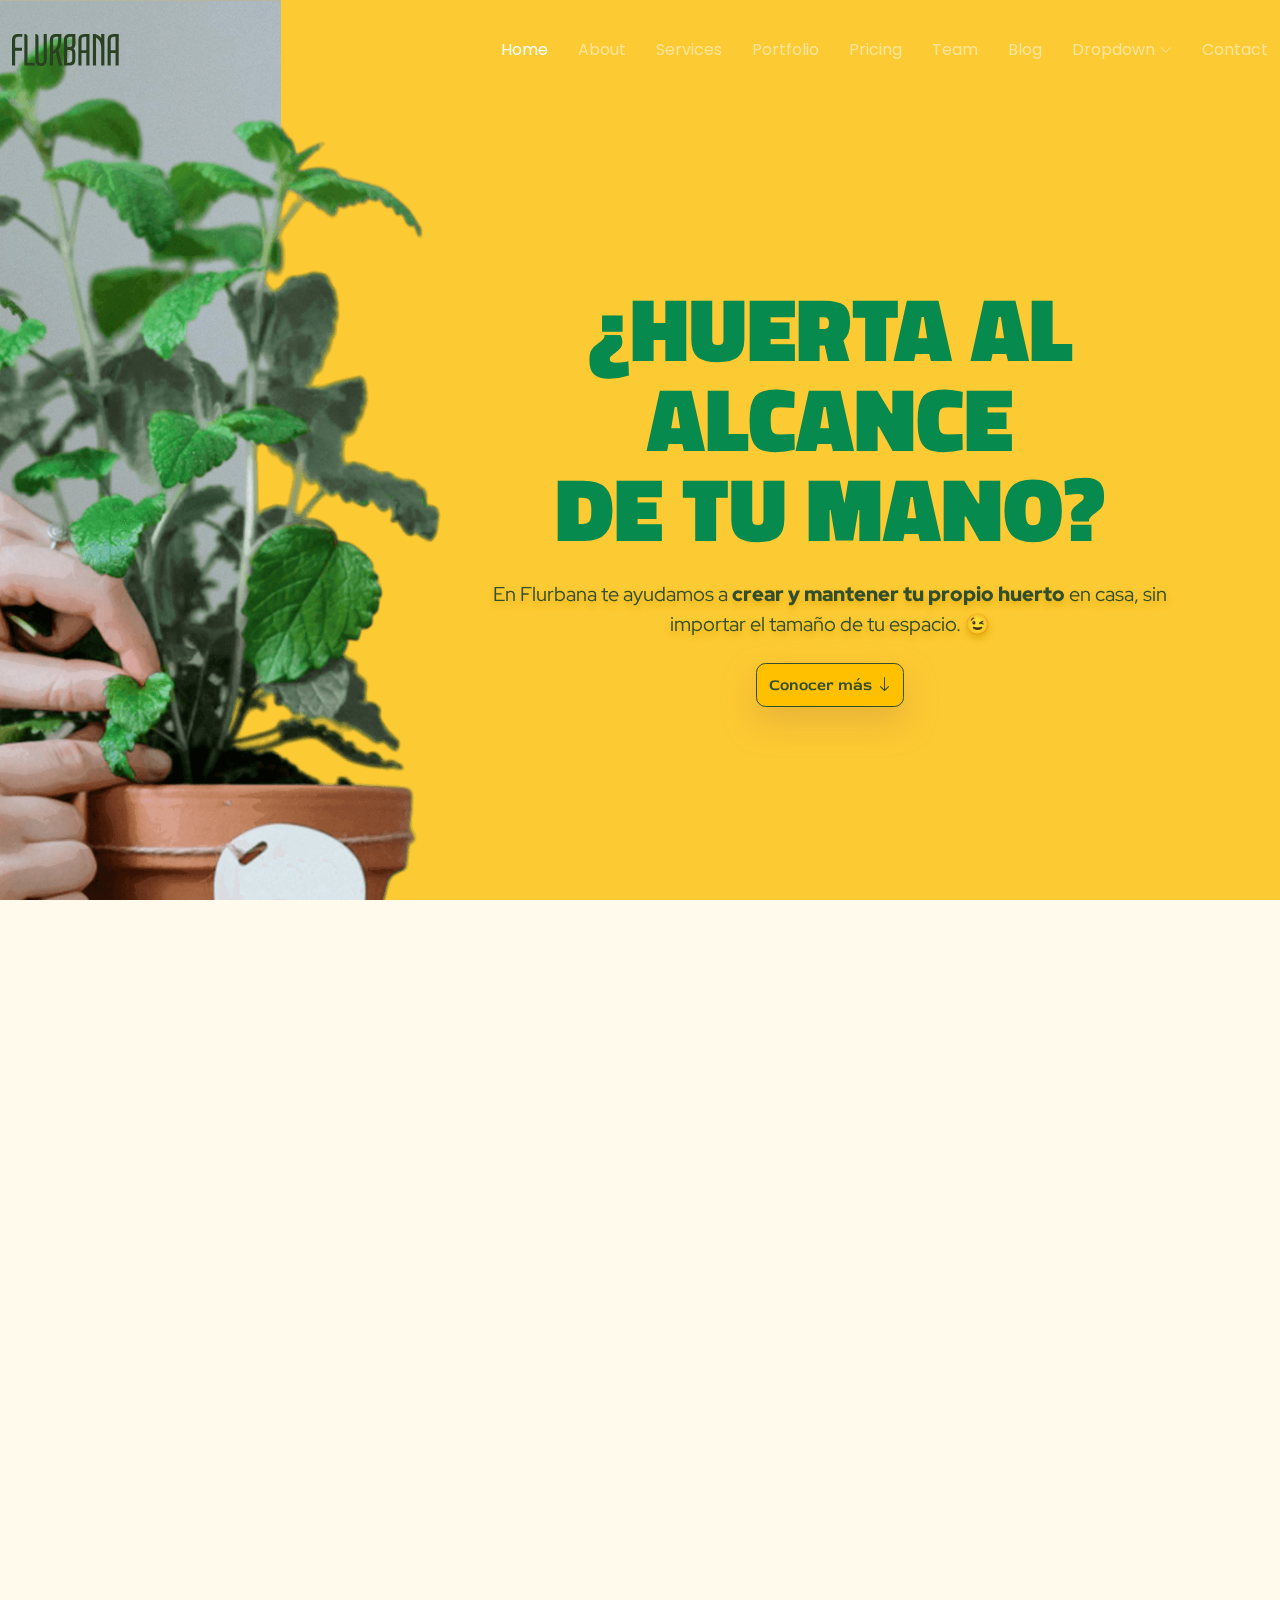
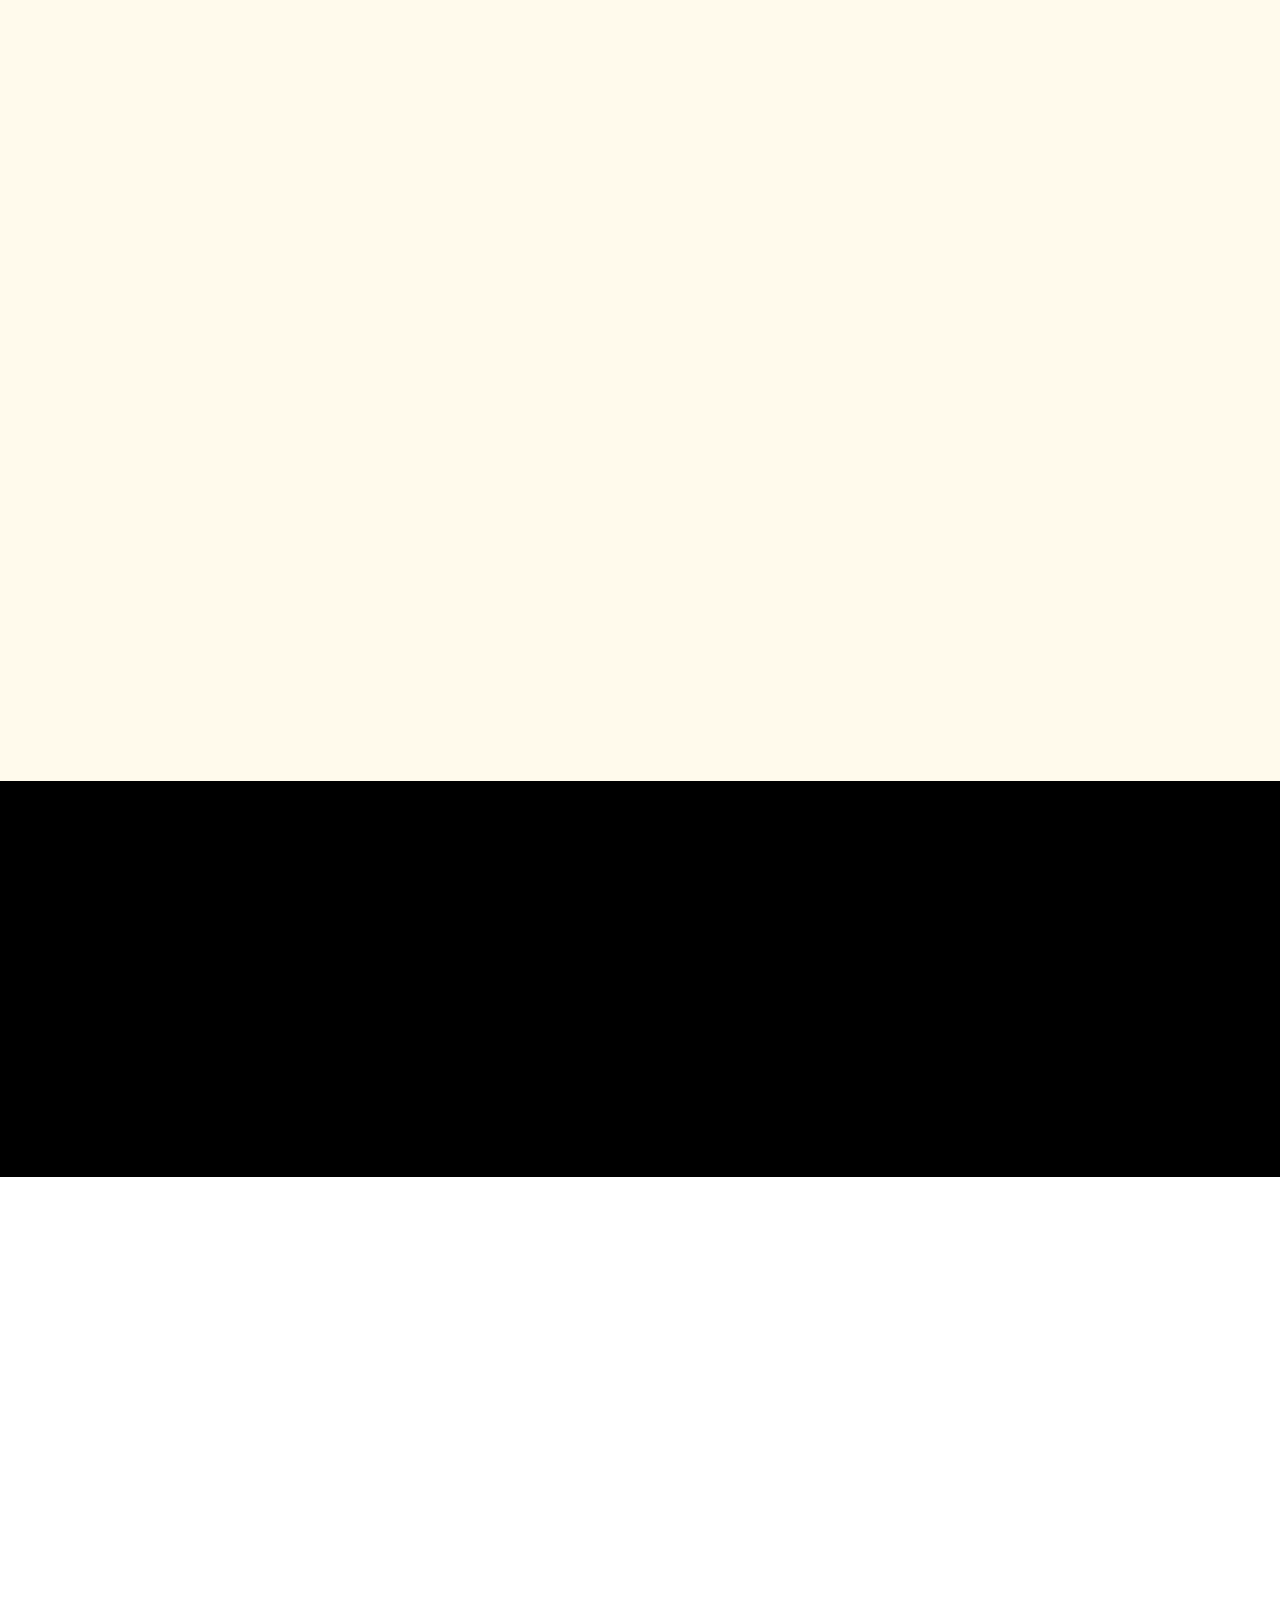
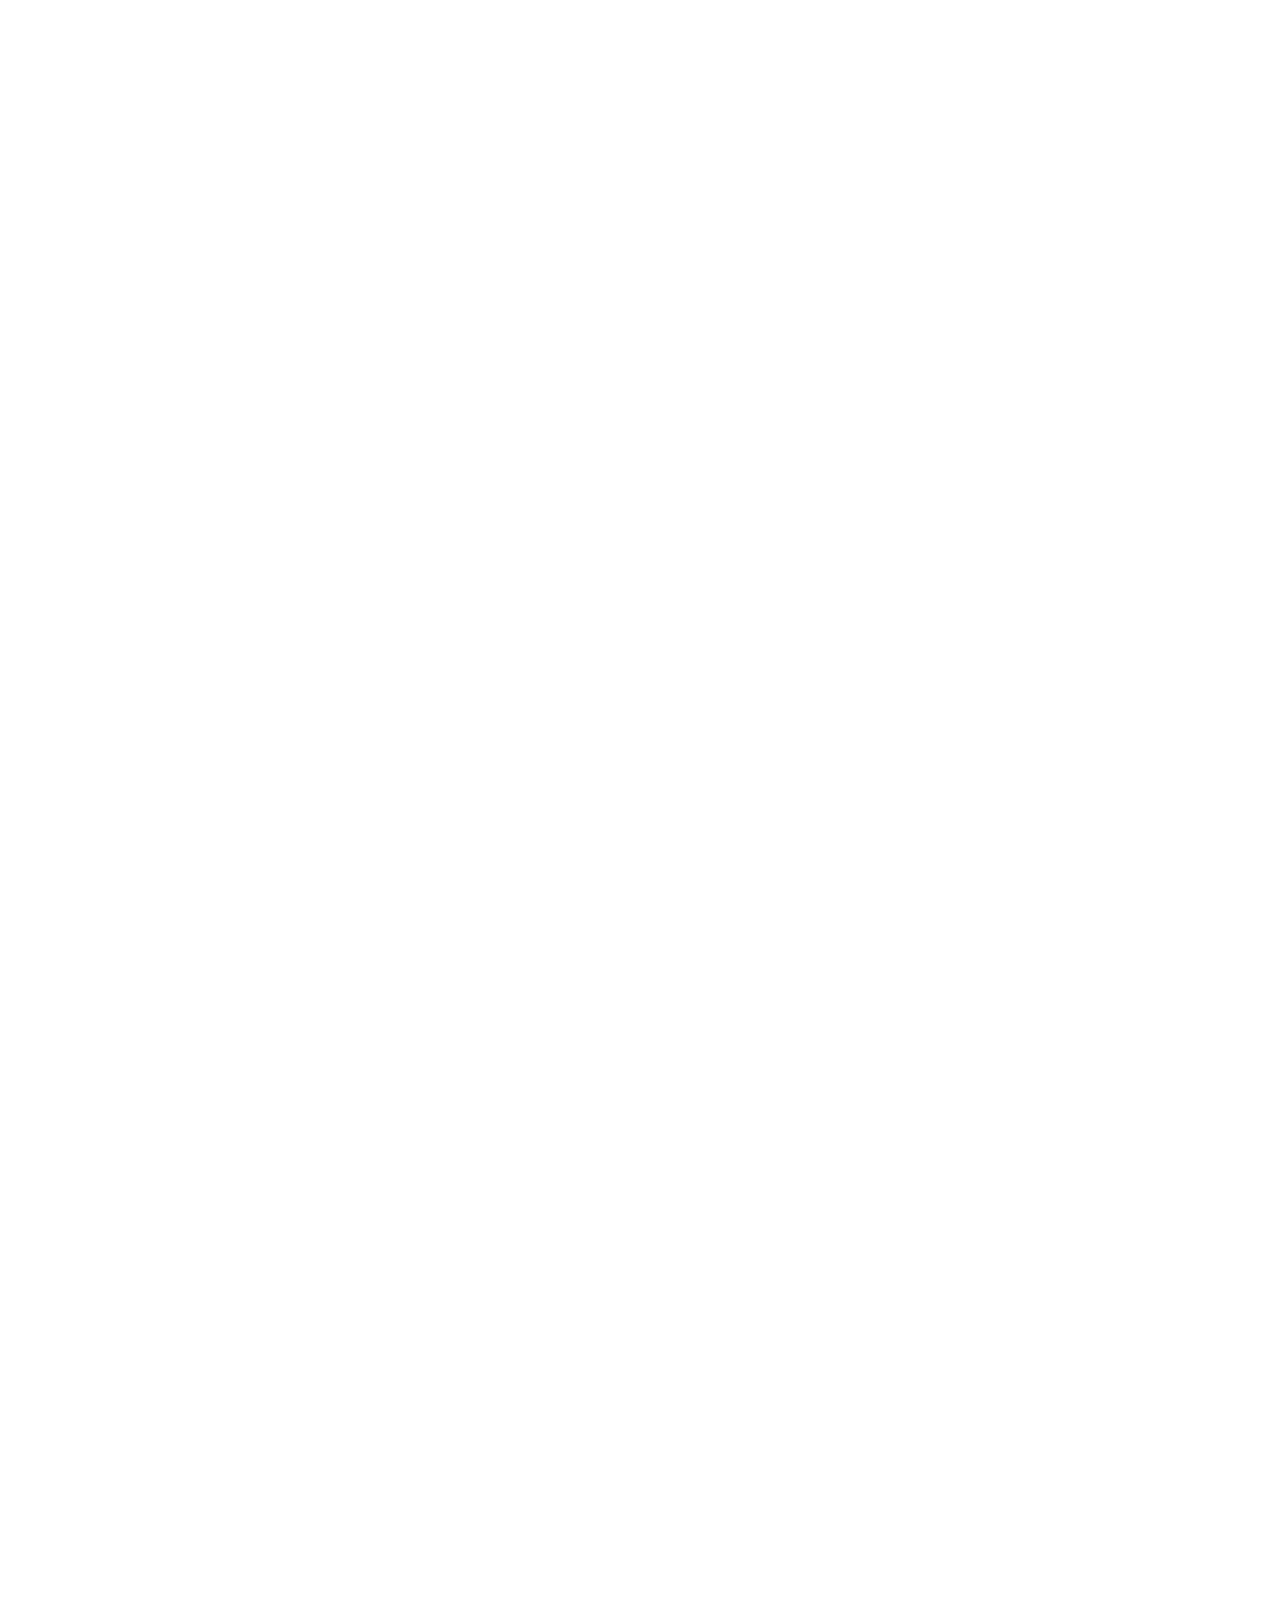
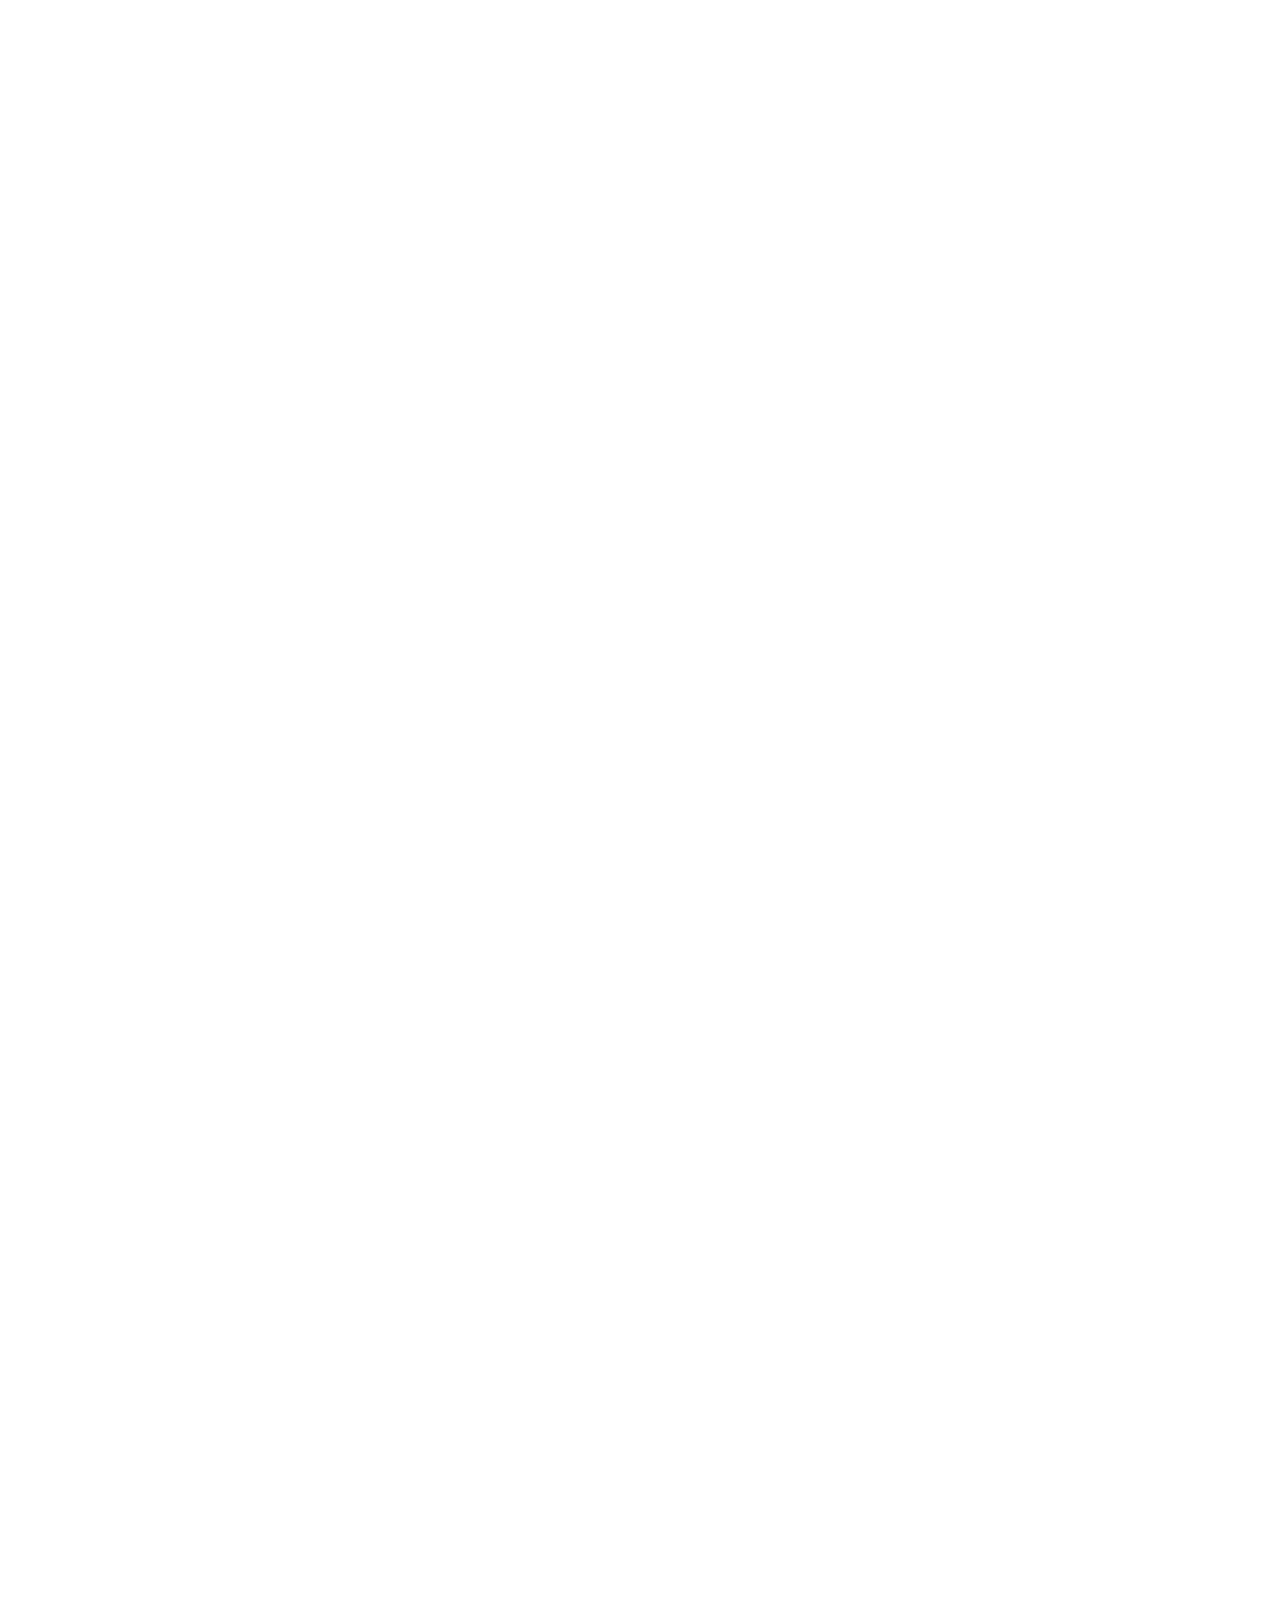
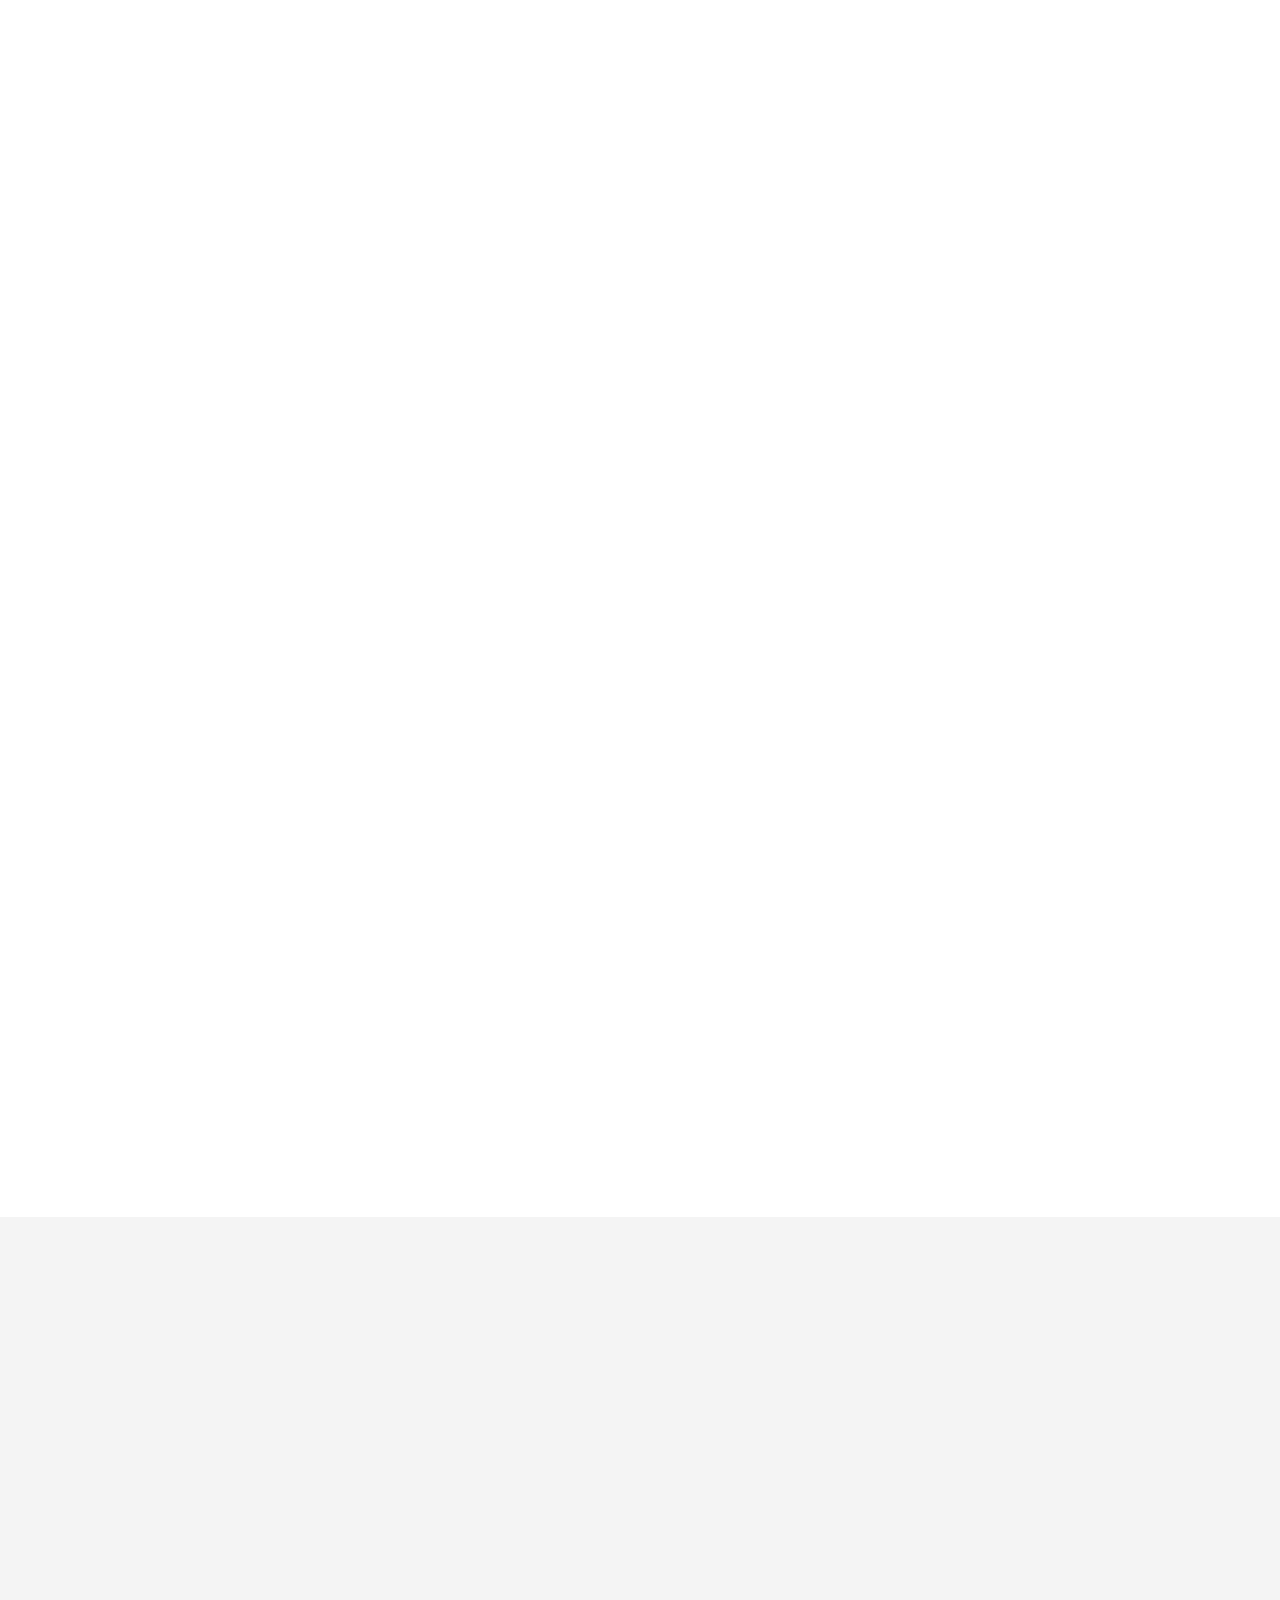
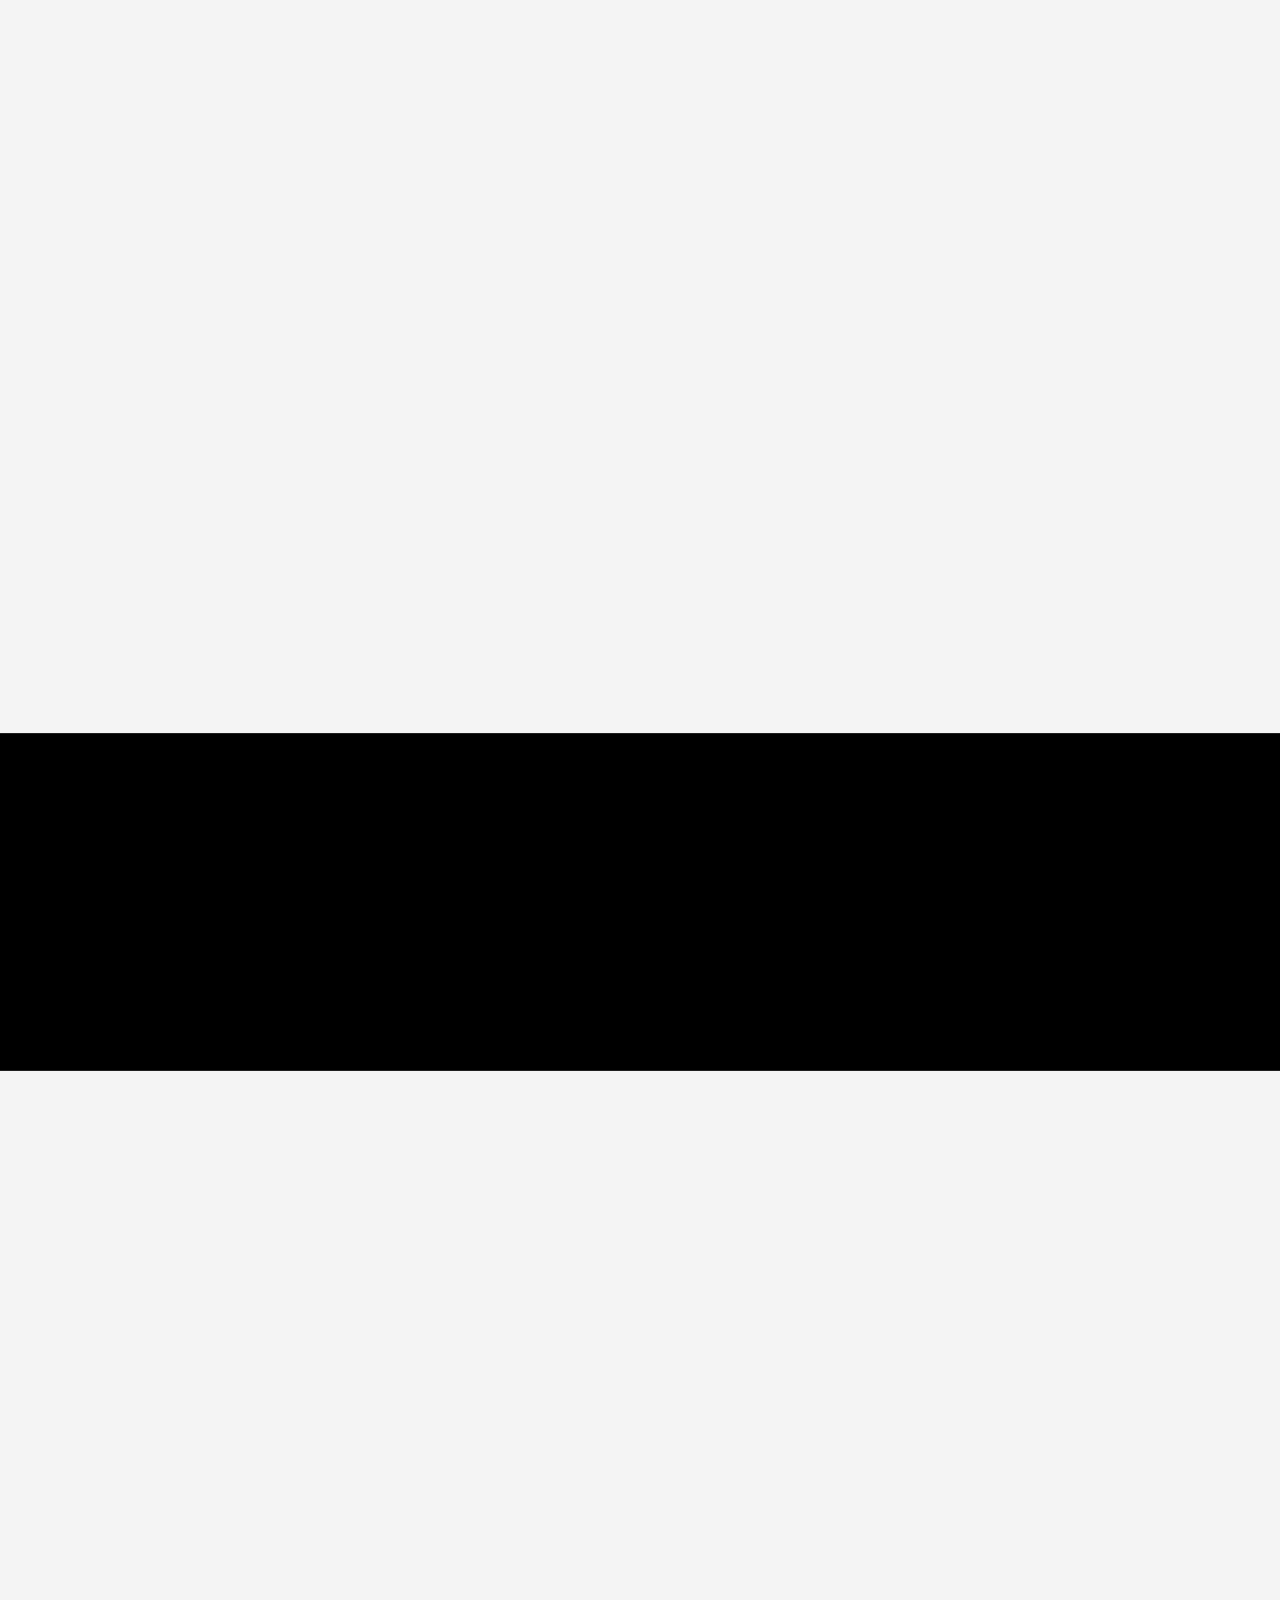
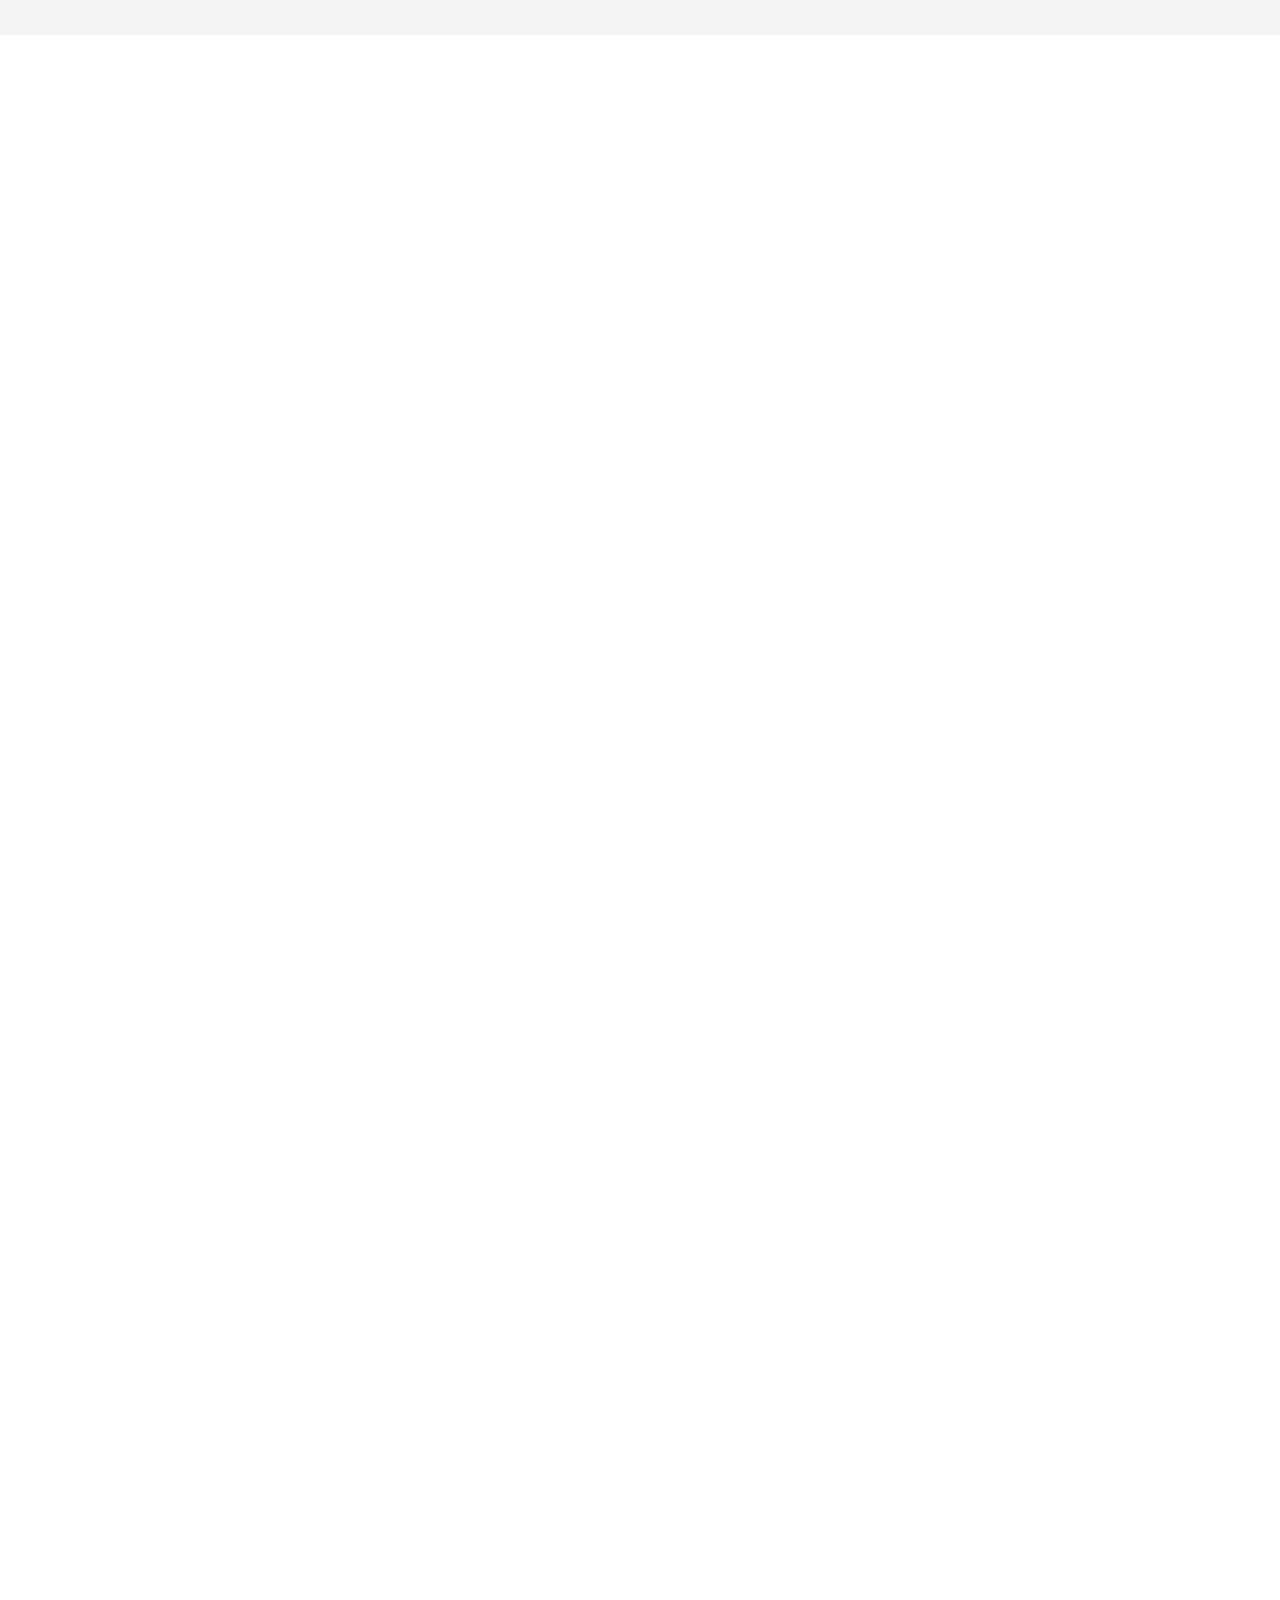
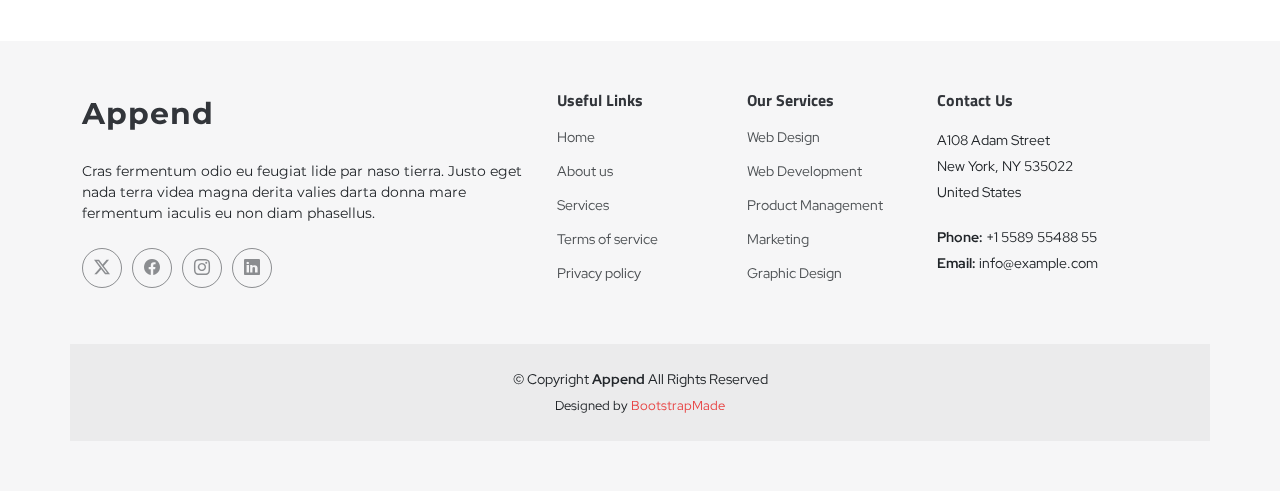
==== index.html @ d6aade63 "Initial commit" ====
<!DOCTYPE html>
<html lang="en">

<head>
  <meta charset="utf-8">
  <meta content="width=device-width, initial-scale=1.0" name="viewport">
  <title>Index - Append Bootstrap Template</title>
  <meta content="" name="description">
  <meta content="" name="keywords">

  <!-- Favicons -->
  <link href="assets/img/favicon.png" rel="icon">
  <link href="assets/img/apple-touch-icon.png" rel="apple-touch-icon">

  <!-- Fonts -->
  <link href="https://fonts.googleapis.com" rel="preconnect">
  <link href="https://fonts.gstatic.com" rel="preconnect" crossorigin>
  <link href="https://fonts.googleapis.com/css2?family=Open+Sans:ital,wght@0,300;0,400;0,500;0,600;0,700;0,800;1,300;1,400;1,500;1,600;1,700;1,800&family=Montserrat:ital,wght@0,100;0,200;0,300;0,400;0,500;0,600;0,700;0,800;0,900;1,100;1,200;1,300;1,400;1,500;1,600;1,700;1,800;1,900&family=Poppins:ital,wght@0,100;0,200;0,300;0,400;0,500;0,600;0,700;0,800;0,900;1,100;1,200;1,300;1,400;1,500;1,600;1,700;1,800;1,900&display=swap" rel="stylesheet">

  <!-- Vendor CSS Files -->
  <link href="assets/vendor/bootstrap/css/bootstrap.min.css" rel="stylesheet">
  <link href="assets/vendor/bootstrap-icons/bootstrap-icons.css" rel="stylesheet">
  <link href="assets/vendor/aos/aos.css" rel="stylesheet">
  <link href="assets/vendor/glightbox/css/glightbox.min.css" rel="stylesheet">
  <link href="assets/vendor/swiper/swiper-bundle.min.css" rel="stylesheet">

  <!-- Main CSS File -->
  <link href="assets/css/main.css" rel="stylesheet">

  <!-- =======================================================
  * Template Name: Append
  * Template URL: https://bootstrapmade.com/append-bootstrap-website-template/
  * Updated: Jun 02 2024 with Bootstrap v5.3.3
  * Author: BootstrapMade.com
  * License: https://bootstrapmade.com/license/
  ======================================================== -->
</head>

<body class="index-page">

  <header id="header" class="header d-flex align-items-center fixed-top">
    <div class="container-fluid position-relative d-flex align-items-center justify-content-between">

      <a href="index.html" class="logo d-flex align-items-center me-auto me-xl-0">
        <!-- Uncomment the line below if you also wish to use an image logo -->
        <img src="assets/img/flurbana_marca.svg" alt="">
        <!-- <h1 class="sitename">Append</h1><span>.</span> -->
      </a>

      <nav id="navmenu" class="navmenu">
        <ul>
          <li><a href="index.html#hero" class="">Home</a></li>
          <li><a href="index.html#about">About</a></li>
          <li><a href="index.html#services">Services</a></li>
          <li><a href="index.html#portfolio">Portfolio</a></li>
          <li><a href="index.html#pricing">Pricing</a></li>
          <li><a href="index.html#team">Team</a></li>
          <li><a href="blog.html">Blog</a></li>
          <li class="dropdown"><a href="#"><span>Dropdown</span> <i class="bi bi-chevron-down toggle-dropdown"></i></a>
            <ul>
              <li><a href="#">Dropdown 1</a></li>
              <li class="dropdown"><a href="#"><span>Deep Dropdown</span> <i class="bi bi-chevron-down toggle-dropdown"></i></a>
                <ul>
                  <li><a href="#">Deep Dropdown 1</a></li>
                  <li><a href="#">Deep Dropdown 2</a></li>
                  <li><a href="#">Deep Dropdown 3</a></li>
                  <li><a href="#">Deep Dropdown 4</a></li>
                  <li><a href="#">Deep Dropdown 5</a></li>
                </ul>
              </li>
              <li><a href="#">Dropdown 2</a></li>
              <li><a href="#">Dropdown 3</a></li>
              <li><a href="#">Dropdown 4</a></li>
            </ul>
          </li>
          <li><a href="index.html#contact">Contact</a></li>
        </ul>
        <i class="mobile-nav-toggle d-xl-none bi bi-list"></i>
      </nav>

      <!-- <a class="btn-getstarted" href="index.html#about">Get Started</a> -->

    </div>
  </header>

  <main class="main">

    <!-- Hero Section -->
    <section id="hero" class="hero section">

      <img src="assets/img/hero-bg2.png" alt="" data-aos="fade-in">

      <div class="container text-center">
        <div class="row justify-content-center">
          <div class="col-md-8 offset-md-4">
            <h2 data-aos="fade-up" data-aos-delay="100">¿Huerta al <br>alcance <br>de tu mano?</h2>
            <p data-aos="fade-up" data-aos-delay="200">En Flurbana te ayudamos a <span>crear y mantener tu propio huerto</span> en casa, sin importar el tamaño de tu espacio. 😉</p>
          </div>
          <div class="col-lg-5 offset-md-4">
              <a href="index.html#about" class="herobtn" data-aos="fade-up" data-aos-delay="300"><span>Conocer más </span><i class="bi bi-arrow-down"></i></a>    

          </div>
          <!-- <div class="col-lg-5 offset-md-3">
            <form action="#" class="sign-up-form d-flex" data-aos="fade-up" data-aos-delay="300">
              <input type="text" class="form-control" placeholder="Enter email address">
              <input type="submit" class="btn btn-primary" value="Sign up"> -->
            <!-- </form> -->
          </div>
        </div>
      </div>

    </section><!-- /Hero Section -->

     

    <!-- About Section -->
    <section id="about" class="about section">

      <div class="container" data-aos="fade-up" data-aos-delay="100">
        <div class="row align-items-xl-center gy-5">

          <div class="content text-center col-md-8 offset-md-2">
            <!-- <h3>About Us</h3> -->
            <h2>¿Cómo podemos ayudarte?</h2>
            <p>Queremos acompañarte desde el inico de este crecimiento, fomentamos la agricultura urbana🪴</p>
            <!-- <a href="#" class="read-more"><span>Conocer más</span><i class="bi bi-arrow-right"></i></a> -->
          </div>

          <div class="col-md-12 text-center ">
            <div class="row gy-4 icon-boxes ">

              <div class="col-md-3" data-aos="fade-up" data-aos-delay="150">
                <div class="icon-box">
                  <i class="bi bi-hand-thumbs-up"></i>
                  <h3>Selección de plantas</h3>
                  <p>Te ayudamos a elegir las plantas que se adecuen a tu espacio y gustos</p>
                </div>
              </div> <!-- End Icon Box -->

              <div class="col-md-3" data-aos="fade-up" data-aos-delay="200">
                <div class="icon-box">
                  <i class="bi bi-person-raised-hand"></i>
                  <h3>Instalación de huerta</h3>
                  <p>Profesionales instalaran el espacio en tu casa para que puedas comenzar con tu huerta</p>
                </div>
              </div> <!-- End Icon Box -->

              <div class="col-md-3" data-aos="fade-up" data-aos-delay="250">
                <div class="icon-box">
                  <i class="bi bi-journals"></i>
                  <h3>Cursos</h3>
                  <p>cursos prácticos y teoricos para aprender a potenciar tu huerta</p>
                </div>
              </div> <!-- End Icon Box -->

              <div class="col-md-3" data-aos="fade-up" data-aos-delay="300">
                <div class="icon-box">
                  <i class="bi bi-bookmark-star-fill"></i>
                  <h3>Tips y consejos de cuidado</h3>
                  <p>Recibiras estas recomendaciones de profesionales en el area</p>
                </div>
              </div> <!-- End Icon Box -->

            </div>
          </div>

        </div>
      </div>

    </section>
    <!-- /About Section -->

        <!-- Faq Section -->
        <section id="faq" class="faq section">

          <div class="container">
    
            <div class="row gy-4">
    
              <div class="col-lg-4" data-aos="fade-up" data-aos-delay="100">
                <div class="content px-xl-5">
                  <h3><span>Beneficios de tener </span><strong>huerta propia</strong></h3>
                  <!-- <p>
                    Lorem ipsum dolor sit amet, consectetur adipiscing elit, sed do eiusmod tempor incididunt ut labore et dolore magna aliqua. Duis aute irure dolor in reprehenderit
                  </p> -->
                </div>
              </div>
    
              <div class="col-lg-8" data-aos="fade-up" data-aos-delay="200">
    
                <div class="faq-container">
                  <div class="faq-item faq-active">
                    <h3><span class="num">1.</span> <span>Alimentos frescos y saludables</span></h3>
                    <div class="faq-content">
                      <p>Cultivar tus propios vegetales y hierbas garantiza que tengas acceso a productos frescos y libres de pesticidas.</p>
                    </div>
                    <i class="faq-toggle bi bi-chevron-right"></i>
                  </div><!-- End Faq item-->
    
                  <div class="faq-item">
                    <h3><span class="num">2.</span> <span>Alimentos orgánicos</span></h3>
                    <div class="faq-content">
                      <p>Evita los químicos y aditivos presentes en muchos productos comerciales.</p>
                    </div>
                    <i class="faq-toggle bi bi-chevron-right"></i>
                  </div><!-- End Faq item-->
    
                  <div class="faq-item">
                    <h3><span class="num">3.</span> <span>Ahorro ecónomico</span></h3>
                    <div class="faq-content">
                      <p>Disminuye la dependencia de productos comprados y reduce los costos asociados con el transporte y empaquetado.</p>
                    </div>
                    <i class="faq-toggle bi bi-chevron-right"></i>
                  </div><!-- End Faq item-->
    
                  <div class="faq-item">
                    <h3><span class="num">4.</span> <span>Reducción del estrés</span></h3>
                    <div class="faq-content">
                      <p>La jardinería es una actividad relajante que puede reducir el estrés y la ansiedad.</p>
                    </div>
                    <i class="faq-toggle bi bi-chevron-right"></i>
                  </div><!-- End Faq item-->
    
                  <div class="faq-item">
                    <h3><span class="num">5.</span> <span>Reducción de la huella de carbono</span></h3>
                    <div class="faq-content">
                      <p>Al reducir la necesidad de transporte y empaquetado, contribuyes a disminuir las emisiones de carbono.</p>
                    </div>
                    <i class="faq-toggle bi bi-chevron-right"></i>
                  </div><!-- End Faq item-->
    
                </div>
    
              </div>
            </div>
    
          </div>
    
        </section><!-- /Faq Section -->

    <!-- Stats Section -->
    <section id="stats" class="stats section">

      <img src="assets/img/stats-bg.jpg" alt="" data-aos="fade-in">

      <div class="container position-relative" data-aos="fade-up" data-aos-delay="100">

        <div class="row gy-4">

          <div class="col-lg-3 col-md-6">
            <div class="stats-item text-center w-100 h-100">
              <span data-purecounter-start="0" data-purecounter-end="232" data-purecounter-duration="1" class="purecounter"></span>
              <p>Clients</p>
            </div>
          </div><!-- End Stats Item -->

          <div class="col-lg-3 col-md-6">
            <div class="stats-item text-center w-100 h-100">
              <span data-purecounter-start="0" data-purecounter-end="521" data-purecounter-duration="1" class="purecounter"></span>
              <p>Projects</p>
            </div>
          </div><!-- End Stats Item -->

          <div class="col-lg-3 col-md-6">
            <div class="stats-item text-center w-100 h-100">
              <span data-purecounter-start="0" data-purecounter-end="1453" data-purecounter-duration="1" class="purecounter"></span>
              <p>Hours Of Support</p>
            </div>
          </div><!-- End Stats Item -->

          <div class="col-lg-3 col-md-6">
            <div class="stats-item text-center w-100 h-100">
              <span data-purecounter-start="0" data-purecounter-end="32" data-purecounter-duration="1" class="purecounter"></span>
              <p>Workers</p>
            </div>
          </div><!-- End Stats Item -->

        </div>

      </div>

    </section><!-- /Stats Section -->

    
    <!-- Services Section -->
    <section id="services" class="services section">

      <!-- Section Title -->
      <div class="container section-title" data-aos="fade-up">
        <h2>Services</h2>
        <p>Necessitatibus eius consequatur ex aliquid fuga eum quidem sint consectetur velit</p>
      </div><!-- End Section Title -->

      <div class="container">

        <div class="row gy-4">

          <div class="col-lg-6 " data-aos="fade-up" data-aos-delay="100">
            <div class="service-item d-flex">
              <div class="icon flex-shrink-0"><i class="bi bi-briefcase"></i></div>
              <div>
                <h4 class="title"><a href="services-details.html" class="stretched-link">Lorem Ipsum</a></h4>
                <p class="description">Voluptatum deleniti atque corrupti quos dolores et quas molestias excepturi sint occaecati cupiditate non provident</p>
              </div>
            </div>
          </div>
          <!-- End Service Item -->

          <div class="col-lg-6 " data-aos="fade-up" data-aos-delay="200">
            <div class="service-item d-flex">
              <div class="icon flex-shrink-0"><i class="bi bi-card-checklist"></i></div>
              <div>
                <h4 class="title"><a href="services-details.html" class="stretched-link">Dolor Sitema</a></h4>
                <p class="description">Minim veniam, quis nostrud exercitation ullamco laboris nisi ut aliquip ex ea commodo consequat tarad limino ata</p>
              </div>
            </div>
          </div><!-- End Service Item -->

          <div class="col-lg-6 " data-aos="fade-up" data-aos-delay="300">
            <div class="service-item d-flex">
              <div class="icon flex-shrink-0"><i class="bi bi-bar-chart"></i></div>
              <div>
                <h4 class="title"><a href="services-details.html" class="stretched-link">Sed ut perspiciatis</a></h4>
                <p class="description">Duis aute irure dolor in reprehenderit in voluptate velit esse cillum dolore eu fugiat nulla pariatur</p>
              </div>
            </div>
          </div><!-- End Service Item -->

          <div class="col-lg-6 " data-aos="fade-up" data-aos-delay="400">
            <div class="service-item d-flex">
              <div class="icon flex-shrink-0"><i class="bi bi-binoculars"></i></div>
              <div>
                <h4 class="title"><a href="services-details.html" class="stretched-link">Magni Dolores</a></h4>
                <p class="description">Excepteur sint occaecat cupidatat non proident, sunt in culpa qui officia deserunt mollit anim id est laborum</p>
              </div>
            </div>
          </div><!-- End Service Item -->

          <div class="col-lg-6 " data-aos="fade-up" data-aos-delay="500">
            <div class="service-item d-flex">
              <div class="icon flex-shrink-0"><i class="bi bi-brightness-high"></i></div>
              <div>
                <h4 class="title"><a href="services-details.html" class="stretched-link">Nemo Enim</a></h4>
                <p class="description">At vero eos et accusamus et iusto odio dignissimos ducimus qui blanditiis praesentium voluptatum deleniti atque</p>
              </div>
            </div>
          </div><!-- End Service Item -->

          <div class="col-lg-6 " data-aos="fade-up" data-aos-delay="600">
            <div class="service-item d-flex">
              <div class="icon flex-shrink-0"><i class="bi bi-calendar4-week"></i></div>
              <div>
                <h4 class="title"><a href="services-details.html" class="stretched-link">Eiusmod Tempor</a></h4>
                <p class="description">Et harum quidem rerum facilis est et expedita distinctio. Nam libero tempore, cum soluta nobis est eligendi</p>
              </div>
            </div>
          </div><!-- End Service Item -->

        </div>

      </div>

    </section><!-- /Services Section -->

    <!-- Features Section -->
    <section id="features" class="features section">

      <!-- Section Title -->
      <div class="container section-title" data-aos="fade-up">
        <h2>Features</h2>
        <p>Necessitatibus eius consequatur ex aliquid fuga eum quidem sint consectetur velit</p>
      </div><!-- End Section Title -->

      <div class="container">

        <div class="row gy-4 align-items-center features-item">
          <div class="col-lg-5 order-2 order-lg-1" data-aos="fade-up" data-aos-delay="200">
            <h3>Corporis temporibus maiores provident</h3>
            <p>
              Ullamco laboris nisi ut aliquip ex ea commodo consequat. Duis aute irure dolor in reprehenderit in voluptate
              velit esse cillum dolore eu fugiat nulla pariatur. Excepteur sint occaecat cupidatat non proident.
            </p>
            <a href="#" class="btn btn-get-started">Get Started</a>
          </div>
          <div class="col-lg-7 order-1 order-lg-2 d-flex align-items-center" data-aos="zoom-out" data-aos-delay="100">
            <div class="image-stack">
              <img src="assets/img/features-light-1.jpg" alt="" class="stack-front">
              <img src="assets/img/features-light-2.jpg" alt="" class="stack-back">
            </div>
          </div>
        </div><!-- Features Item -->

        <div class="row gy-4 align-items-stretch justify-content-between features-item ">
          <div class="col-lg-6 d-flex align-items-center features-img-bg" data-aos="zoom-out">
            <img src="assets/img/features-light-3.jpg" class="img-fluid" alt="">
          </div>
          <div class="col-lg-5 d-flex justify-content-center flex-column" data-aos="fade-up">
            <h3>Sunt consequatur ad ut est nulla</h3>
            <p>Cupiditate placeat cupiditate placeat est ipsam culpa. Delectus quia minima quod. Sunt saepe odit aut quia voluptatem hic voluptas dolor doloremque.</p>
            <ul>
              <li><i class="bi bi-check"></i> <span>Ullamco laboris nisi ut aliquip ex ea commodo consequat.</span></li>
              <li><i class="bi bi-check"></i><span> Duis aute irure dolor in reprehenderit in voluptate velit.</span></li>
              <li><i class="bi bi-check"></i> <span>Facilis ut et voluptatem aperiam. Autem soluta ad fugiat</span>.</li>
            </ul>
            <a href="#" class="btn btn-get-started align-self-start">Get Started</a>
          </div>
        </div><!-- Features Item -->

      </div>

    </section><!-- /Features Section -->

    <!-- Portfolio Section -->
    <section id="portfolio" class="portfolio section">

      <!-- Section Title -->
      <div class="container section-title" data-aos="fade-up">
        <h2>Portfolio</h2>
        <p>Necessitatibus eius consequatur ex aliquid fuga eum quidem sint consectetur velit</p>
      </div><!-- End Section Title -->

      <div class="container">

        <div class="isotope-layout" data-default-filter="*" data-layout="masonry" data-sort="original-order">

          <ul class="portfolio-filters isotope-filters" data-aos="fade-up" data-aos-delay="100">
            <li data-filter="*" class="filter-active">All</li>
            <li data-filter=".filter-app">App</li>
            <li data-filter=".filter-product">Card</li>
            <li data-filter=".filter-branding">Web</li>
          </ul><!-- End Portfolio Filters -->

          <div class="row gy-4 isotope-container" data-aos="fade-up" data-aos-delay="200">

            <div class="col-lg-4 col-md-6 portfolio-item isotope-item filter-app">
              <img src="assets/img/masonry-portfolio/masonry-portfolio-1.jpg" class="img-fluid" alt="">
              <div class="portfolio-info">
                <h4>App 1</h4>
                <p>Lorem ipsum, dolor sit</p>
                <a href="assets/img/masonry-portfolio/masonry-portfolio-1.jpg" title="App 1" data-gallery="portfolio-gallery-app" class="glightbox preview-link"><i class="bi bi-zoom-in"></i></a>
                <a href="portfolio-details.html" title="More Details" class="details-link"><i class="bi bi-link-45deg"></i></a>
              </div>
            </div><!-- End Portfolio Item -->

            <div class="col-lg-4 col-md-6 portfolio-item isotope-item filter-product">
              <img src="assets/img/masonry-portfolio/masonry-portfolio-2.jpg" class="img-fluid" alt="">
              <div class="portfolio-info">
                <h4>Product 1</h4>
                <p>Lorem ipsum, dolor sit</p>
                <a href="assets/img/masonry-portfolio/masonry-portfolio-2.jpg" title="Product 1" data-gallery="portfolio-gallery-product" class="glightbox preview-link"><i class="bi bi-zoom-in"></i></a>
                <a href="portfolio-details.html" title="More Details" class="details-link"><i class="bi bi-link-45deg"></i></a>
              </div>
            </div><!-- End Portfolio Item -->

            <div class="col-lg-4 col-md-6 portfolio-item isotope-item filter-branding">
              <img src="assets/img/masonry-portfolio/masonry-portfolio-3.jpg" class="img-fluid" alt="">
              <div class="portfolio-info">
                <h4>Branding 1</h4>
                <p>Lorem ipsum, dolor sit</p>
                <a href="assets/img/masonry-portfolio/masonry-portfolio-3.jpg" title="Branding 1" data-gallery="portfolio-gallery-branding" class="glightbox preview-link"><i class="bi bi-zoom-in"></i></a>
                <a href="portfolio-details.html" title="More Details" class="details-link"><i class="bi bi-link-45deg"></i></a>
              </div>
            </div><!-- End Portfolio Item -->

            <div class="col-lg-4 col-md-6 portfolio-item isotope-item filter-app">
              <img src="assets/img/masonry-portfolio/masonry-portfolio-4.jpg" class="img-fluid" alt="">
              <div class="portfolio-info">
                <h4>App 2</h4>
                <p>Lorem ipsum, dolor sit</p>
                <a href="assets/img/masonry-portfolio/masonry-portfolio-4.jpg" title="App 2" data-gallery="portfolio-gallery-app" class="glightbox preview-link"><i class="bi bi-zoom-in"></i></a>
                <a href="portfolio-details.html" title="More Details" class="details-link"><i class="bi bi-link-45deg"></i></a>
              </div>
            </div><!-- End Portfolio Item -->

            <div class="col-lg-4 col-md-6 portfolio-item isotope-item filter-product">
              <img src="assets/img/masonry-portfolio/masonry-portfolio-5.jpg" class="img-fluid" alt="">
              <div class="portfolio-info">
                <h4>Product 2</h4>
                <p>Lorem ipsum, dolor sit</p>
                <a href="assets/img/masonry-portfolio/masonry-portfolio-5.jpg" title="Product 2" data-gallery="portfolio-gallery-product" class="glightbox preview-link"><i class="bi bi-zoom-in"></i></a>
                <a href="portfolio-details.html" title="More Details" class="details-link"><i class="bi bi-link-45deg"></i></a>
              </div>
            </div><!-- End Portfolio Item -->

            <div class="col-lg-4 col-md-6 portfolio-item isotope-item filter-branding">
              <img src="assets/img/masonry-portfolio/masonry-portfolio-6.jpg" class="img-fluid" alt="">
              <div class="portfolio-info">
                <h4>Branding 2</h4>
                <p>Lorem ipsum, dolor sit</p>
                <a href="assets/img/masonry-portfolio/masonry-portfolio-6.jpg" title="Branding 2" data-gallery="portfolio-gallery-branding" class="glightbox preview-link"><i class="bi bi-zoom-in"></i></a>
                <a href="portfolio-details.html" title="More Details" class="details-link"><i class="bi bi-link-45deg"></i></a>
              </div>
            </div><!-- End Portfolio Item -->

            <div class="col-lg-4 col-md-6 portfolio-item isotope-item filter-app">
              <img src="assets/img/masonry-portfolio/masonry-portfolio-7.jpg" class="img-fluid" alt="">
              <div class="portfolio-info">
                <h4>App 3</h4>
                <p>Lorem ipsum, dolor sit</p>
                <a href="assets/img/masonry-portfolio/masonry-portfolio-7.jpg" title="App 3" data-gallery="portfolio-gallery-app" class="glightbox preview-link"><i class="bi bi-zoom-in"></i></a>
                <a href="portfolio-details.html" title="More Details" class="details-link"><i class="bi bi-link-45deg"></i></a>
              </div>
            </div><!-- End Portfolio Item -->

            <div class="col-lg-4 col-md-6 portfolio-item isotope-item filter-product">
              <img src="assets/img/masonry-portfolio/masonry-portfolio-8.jpg" class="img-fluid" alt="">
              <div class="portfolio-info">
                <h4>Product 3</h4>
                <p>Lorem ipsum, dolor sit</p>
                <a href="assets/img/masonry-portfolio/masonry-portfolio-8.jpg" title="Product 3" data-gallery="portfolio-gallery-product" class="glightbox preview-link"><i class="bi bi-zoom-in"></i></a>
                <a href="portfolio-details.html" title="More Details" class="details-link"><i class="bi bi-link-45deg"></i></a>
              </div>
            </div><!-- End Portfolio Item -->

            <div class="col-lg-4 col-md-6 portfolio-item isotope-item filter-branding">
              <img src="assets/img/masonry-portfolio/masonry-portfolio-9.jpg" class="img-fluid" alt="">
              <div class="portfolio-info">
                <h4>Branding 3</h4>
                <p>Lorem ipsum, dolor sit</p>
                <a href="assets/img/masonry-portfolio/masonry-portfolio-9.jpg" title="Branding 2" data-gallery="portfolio-gallery-branding" class="glightbox preview-link"><i class="bi bi-zoom-in"></i></a>
                <a href="portfolio-details.html" title="More Details" class="details-link"><i class="bi bi-link-45deg"></i></a>
              </div>
            </div><!-- End Portfolio Item -->

          </div><!-- End Portfolio Container -->

        </div>

      </div>

    </section><!-- /Portfolio Section -->

    <!-- Pricing Section -->
    <section id="pricing" class="pricing section">

      <!-- Section Title -->
      <div class="container section-title" data-aos="fade-up">
        <h2>Pricing</h2>
        <p>Necessitatibus eius consequatur ex aliquid fuga eum quidem sint consectetur velit</p>
      </div><!-- End Section Title -->

      <div class="container" data-aos="zoom-in" data-aos-delay="100">

        <div class="row g-4">

          <div class="col-lg-4">
            <div class="pricing-item">
              <h3>Free Plan</h3>
              <div class="icon">
                <i class="bi bi-box"></i>
              </div>
              <h4><sup>$</sup>0<span> / month</span></h4>
              <ul>
                <li><i class="bi bi-check"></i> <span>Quam adipiscing vitae proin</span></li>
                <li><i class="bi bi-check"></i> <span>Nec feugiat nisl pretium</span></li>
                <li><i class="bi bi-check"></i> <span>Nulla at volutpat diam uteera</span></li>
                <li class="na"><i class="bi bi-x"></i> <span>Pharetra massa massa ultricies</span></li>
                <li class="na"><i class="bi bi-x"></i> <span>Massa ultricies mi quis hendrerit</span></li>
              </ul>
              <div class="text-center"><a href="#" class="buy-btn">Buy Now</a></div>
            </div>
          </div><!-- End Pricing Item -->

          <div class="col-lg-4">
            <div class="pricing-item featured">
              <h3>Business Plan</h3>
              <div class="icon">
                <i class="bi bi-rocket"></i>
              </div>

              <h4><sup>$</sup>29<span> / month</span></h4>
              <ul>
                <li><i class="bi bi-check"></i> <span>Quam adipiscing vitae proin</span></li>
                <li><i class="bi bi-check"></i> <span>Nec feugiat nisl pretium</span></li>
                <li><i class="bi bi-check"></i> <span>Nulla at volutpat diam uteera</span></li>
                <li><i class="bi bi-check"></i> <span>Pharetra massa massa ultricies</span></li>
                <li><i class="bi bi-check"></i> <span>Massa ultricies mi quis hendrerit</span></li>
              </ul>
              <div class="text-center"><a href="#" class="buy-btn">Buy Now</a></div>
            </div>
          </div><!-- End Pricing Item -->

          <div class="col-lg-4">
            <div class="pricing-item">
              <h3>Developer Plan</h3>
              <div class="icon">
                <i class="bi bi-send"></i>
              </div>
              <h4><sup>$</sup>49<span> / month</span></h4>
              <ul>
                <li><i class="bi bi-check"></i> <span>Quam adipiscing vitae proin</span></li>
                <li><i class="bi bi-check"></i> <span>Nec feugiat nisl pretium</span></li>
                <li><i class="bi bi-check"></i> <span>Nulla at volutpat diam uteera</span></li>
                <li><i class="bi bi-check"></i> <span>Pharetra massa massa ultricies</span></li>
                <li><i class="bi bi-check"></i> <span>Massa ultricies mi quis hendrerit</span></li>
              </ul>
              <div class="text-center"><a href="#" class="buy-btn">Buy Now</a></div>
            </div>
          </div><!-- End Pricing Item -->

        </div>

      </div>

    </section><!-- /Pricing Section -->



<!-- Clients Section -->
<section id="clients" class="clients section">

  <div class="container" data-aos="fade-up">

    <div class="row gy-4">

      <div class="col-xl-2 col-md-3 col-6 client-logo">
        <img src="assets/img/clients/client-1.png" class="img-fluid" alt="">
      </div><!-- End Client Item -->

      <div class="col-xl-2 col-md-3 col-6 client-logo">
        <img src="assets/img/clients/client-2.png" class="img-fluid" alt="">
      </div><!-- End Client Item -->

      <div class="col-xl-2 col-md-3 col-6 client-logo">
        <img src="assets/img/clients/client-3.png" class="img-fluid" alt="">
      </div><!-- End Client Item -->

      <div class="col-xl-2 col-md-3 col-6 client-logo">
        <img src="assets/img/clients/client-4.png" class="img-fluid" alt="">
      </div><!-- End Client Item -->

      <div class="col-xl-2 col-md-3 col-6 client-logo">
        <img src="assets/img/clients/client-5.png" class="img-fluid" alt="">
      </div><!-- End Client Item -->

      <div class="col-xl-2 col-md-3 col-6 client-logo">
        <img src="assets/img/clients/client-6.png" class="img-fluid" alt="">
      </div><!-- End Client Item -->

    </div>

  </div>

</section>

    <!-- Team Section -->
    <section id="team" class="team section">

      <!-- Section Title -->
      <div class="container section-title" data-aos="fade-up">
        <h2>Team</h2>
        <p>Necessitatibus eius consequatur ex aliquid fuga eum quidem sint consectetur velit</p>
      </div><!-- End Section Title -->

      <div class="container">

        <div class="row gy-5">

          <div class="col-lg-4 col-md-6 member" data-aos="fade-up" data-aos-delay="100">
            <div class="member-img">
              <img src="assets/img/team/team-1.jpg" class="img-fluid" alt="">
              <div class="social">
                <a href="#"><i class="bi bi-twitter-x"></i></a>
                <a href="#"><i class="bi bi-facebook"></i></a>
                <a href="#"><i class="bi bi-instagram"></i></a>
                <a href="#"><i class="bi bi-linkedin"></i></a>
              </div>
            </div>
            <div class="member-info text-center">
              <h4>Walter White</h4>
              <span>Chief Executive Officer</span>
              <p>Aliquam iure quaerat voluptatem praesentium possimus unde laudantium vel dolorum distinctio dire flow</p>
            </div>
          </div><!-- End Team Member -->

          <div class="col-lg-4 col-md-6 member" data-aos="fade-up" data-aos-delay="200">
            <div class="member-img">
              <img src="assets/img/team/team-2.jpg" class="img-fluid" alt="">
              <div class="social">
                <a href="#"><i class="bi bi-twitter-x"></i></a>
                <a href="#"><i class="bi bi-facebook"></i></a>
                <a href="#"><i class="bi bi-instagram"></i></a>
                <a href="#"><i class="bi bi-linkedin"></i></a>
              </div>
            </div>
            <div class="member-info text-center">
              <h4>Sarah Jhonson</h4>
              <span>Product Manager</span>
              <p>Labore ipsam sit consequatur exercitationem rerum laboriosam laudantium aut quod dolores exercitationem ut</p>
            </div>
          </div><!-- End Team Member -->

          <div class="col-lg-4 col-md-6 member" data-aos="fade-up" data-aos-delay="300">
            <div class="member-img">
              <img src="assets/img/team/team-3.jpg" class="img-fluid" alt="">
              <div class="social">
                <a href="#"><i class="bi bi-twitter-x"></i></a>
                <a href="#"><i class="bi bi-facebook"></i></a>
                <a href="#"><i class="bi bi-instagram"></i></a>
                <a href="#"><i class="bi bi-linkedin"></i></a>
              </div>
            </div>
            <div class="member-info text-center">
              <h4>William Anderson</h4>
              <span>CTO</span>
              <p>Illum minima ea autem doloremque ipsum quidem quas aspernatur modi ut praesentium vel tque sed facilis at qui</p>
            </div>
          </div><!-- End Team Member -->

          <div class="col-lg-4 col-md-6 member" data-aos="fade-up" data-aos-delay="400">
            <div class="member-img">
              <img src="assets/img/team/team-4.jpg" class="img-fluid" alt="">
              <div class="social">
                <a href="#"><i class="bi bi-twitter-x"></i></a>
                <a href="#"><i class="bi bi-facebook"></i></a>
                <a href="#"><i class="bi bi-instagram"></i></a>
                <a href="#"><i class="bi bi-linkedin"></i></a>
              </div>
            </div>
            <div class="member-info text-center">
              <h4>Amanda Jepson</h4>
              <span>Accountant</span>
              <p>Magni voluptatem accusamus assumenda cum nisi aut qui dolorem voluptate sed et veniam quasi quam consectetur</p>
            </div>
          </div><!-- End Team Member -->

          <div class="col-lg-4 col-md-6 member" data-aos="fade-up" data-aos-delay="500">
            <div class="member-img">
              <img src="assets/img/team/team-5.jpg" class="img-fluid" alt="">
              <div class="social">
                <a href="#"><i class="bi bi-twitter-x"></i></a>
                <a href="#"><i class="bi bi-facebook"></i></a>
                <a href="#"><i class="bi bi-instagram"></i></a>
                <a href="#"><i class="bi bi-linkedin"></i></a>
              </div>
            </div>
            <div class="member-info text-center">
              <h4>Brian Doe</h4>
              <span>Marketing</span>
              <p>Qui consequuntur quos accusamus magnam quo est molestiae eius laboriosam sunt doloribus quia impedit laborum velit</p>
            </div>
          </div><!-- End Team Member -->

          <div class="col-lg-4 col-md-6 member" data-aos="fade-up" data-aos-delay="600">
            <div class="member-img">
              <img src="assets/img/team/team-6.jpg" class="img-fluid" alt="">
              <div class="social">
                <a href="#"><i class="bi bi-twitter-x"></i></a>
                <a href="#"><i class="bi bi-facebook"></i></a>
                <a href="#"><i class="bi bi-instagram"></i></a>
                <a href="#"><i class="bi bi-linkedin"></i></a>
              </div>
            </div>
            <div class="member-info text-center">
              <h4>Josepha Palas</h4>
              <span>Operation</span>
              <p>Sint sint eveniet explicabo amet consequatur nesciunt error enim rerum earum et omnis fugit eligendi cupiditate vel</p>
            </div>
          </div><!-- End Team Member -->

        </div>

      </div>

    </section><!-- /Team Section -->

    <!-- Call To Action Section -->
    <section id="call-to-action" class="call-to-action section">

      <img src="assets/img/cta-bg.jpg" alt="">

      <div class="container">
        <div class="row justify-content-center" data-aos="zoom-in" data-aos-delay="100">
          <div class="col-xl-10">
            <div class="text-center">
              <h3>Call To Action</h3>
              <p>Duis aute irure dolor in reprehenderit in voluptate velit esse cillum dolore eu fugiat nulla pariatur. Excepteur sint occaecat cupidatat non proident, sunt in culpa qui officia deserunt mollit anim id est laborum.</p>
              <a class="cta-btn" href="#">Call To Action</a>
            </div>
          </div>
        </div>
      </div>

    </section><!-- /Call To Action Section -->

    <!-- Testimonials Section -->
    <section id="testimonials" class="testimonials section">

      <div class="container">

        <div class="row align-items-center">

          <div class="col-lg-5 info" data-aos="fade-up" data-aos-delay="100">
            <h3>Testimonials</h3>
            <p>
              Ullamco laboris nisi ut aliquip ex ea commodo consequat. Duis aute irure dolor in reprehenderit in voluptate
              velit esse cillum dolore eu fugiat nulla pariatur. Excepteur sint occaecat cupidatat non proident.
            </p>
          </div>

          <div class="col-lg-7" data-aos="fade-up" data-aos-delay="200">

            <div class="swiper">
              <script type="application/json" class="swiper-config">
                {
                  "loop": true,
                  "speed": 600,
                  "autoplay": {
                    "delay": 5000
                  },
                  "slidesPerView": "auto",
                  "pagination": {
                    "el": ".swiper-pagination",
                    "type": "bullets",
                    "clickable": true
                  }
                }
              </script>
              <div class="swiper-wrapper">

                <div class="swiper-slide">
                  <div class="testimonial-item">
                    <div class="d-flex">
                      <img src="assets/img/testimonials/testimonials-1.jpg" class="testimonial-img flex-shrink-0" alt="">
                      <div>
                        <h3>Saul Goodman</h3>
                        <h4>Ceo &amp; Founder</h4>
                        <div class="stars">
                          <i class="bi bi-star-fill"></i><i class="bi bi-star-fill"></i><i class="bi bi-star-fill"></i><i class="bi bi-star-fill"></i><i class="bi bi-star-fill"></i>
                        </div>
                      </div>
                    </div>
                    <p>
                      <i class="bi bi-quote quote-icon-left"></i>
                      <span>Proin iaculis purus consequat sem cure digni ssim donec porttitora entum suscipit rhoncus. Accusantium quam, ultricies eget id, aliquam eget nibh et. Maecen aliquam, risus at semper.</span>
                      <i class="bi bi-quote quote-icon-right"></i>
                    </p>
                  </div>
                </div><!-- End testimonial item -->

                <div class="swiper-slide">
                  <div class="testimonial-item">
                    <div class="d-flex">
                      <img src="assets/img/testimonials/testimonials-2.jpg" class="testimonial-img flex-shrink-0" alt="">
                      <div>
                        <h3>Sara Wilsson</h3>
                        <h4>Designer</h4>
                        <div class="stars">
                          <i class="bi bi-star-fill"></i><i class="bi bi-star-fill"></i><i class="bi bi-star-fill"></i><i class="bi bi-star-fill"></i><i class="bi bi-star-fill"></i>
                        </div>
                      </div>
                    </div>
                    <p>
                      <i class="bi bi-quote quote-icon-left"></i>
                      <span>Export tempor illum tamen malis malis eram quae irure esse labore quem cillum quid cillum eram malis quorum velit fore eram velit sunt aliqua noster fugiat irure amet legam anim culpa.</span>
                      <i class="bi bi-quote quote-icon-right"></i>
                    </p>
                  </div>
                </div><!-- End testimonial item -->

                <div class="swiper-slide">
                  <div class="testimonial-item">
                    <div class="d-flex">
                      <img src="assets/img/testimonials/testimonials-3.jpg" class="testimonial-img flex-shrink-0" alt="">
                      <div>
                        <h3>Jena Karlis</h3>
                        <h4>Store Owner</h4>
                        <div class="stars">
                          <i class="bi bi-star-fill"></i><i class="bi bi-star-fill"></i><i class="bi bi-star-fill"></i><i class="bi bi-star-fill"></i><i class="bi bi-star-fill"></i>
                        </div>
                      </div>
                    </div>
                    <p>
                      <i class="bi bi-quote quote-icon-left"></i>
                      <span>Enim nisi quem export duis labore cillum quae magna enim sint quorum nulla quem veniam duis minim tempor labore quem eram duis noster aute amet eram fore quis sint minim.</span>
                      <i class="bi bi-quote quote-icon-right"></i>
                    </p>
                  </div>
                </div><!-- End testimonial item -->

                <div class="swiper-slide">
                  <div class="testimonial-item">
                    <div class="d-flex">
                      <img src="assets/img/testimonials/testimonials-4.jpg" class="testimonial-img flex-shrink-0" alt="">
                      <div>
                        <h3>Matt Brandon</h3>
                        <h4>Freelancer</h4>
                        <div class="stars">
                          <i class="bi bi-star-fill"></i><i class="bi bi-star-fill"></i><i class="bi bi-star-fill"></i><i class="bi bi-star-fill"></i><i class="bi bi-star-fill"></i>
                        </div>
                      </div>
                    </div>
                    <p>
                      <i class="bi bi-quote quote-icon-left"></i>
                      <span>Fugiat enim eram quae cillum dolore dolor amet nulla culpa multos export minim fugiat minim velit minim dolor enim duis veniam ipsum anim magna sunt elit fore quem dolore labore illum veniam.</span>
                      <i class="bi bi-quote quote-icon-right"></i>
                    </p>
                  </div>
                </div><!-- End testimonial item -->

                <div class="swiper-slide">
                  <div class="testimonial-item">
                    <div class="d-flex">
                      <img src="assets/img/testimonials/testimonials-5.jpg" class="testimonial-img flex-shrink-0" alt="">
                      <div>
                        <h3>John Larson</h3>
                        <h4>Entrepreneur</h4>
                        <div class="stars">
                          <i class="bi bi-star-fill"></i><i class="bi bi-star-fill"></i><i class="bi bi-star-fill"></i><i class="bi bi-star-fill"></i><i class="bi bi-star-fill"></i>
                        </div>
                      </div>
                    </div>
                    <p>
                      <i class="bi bi-quote quote-icon-left"></i>
                      <span>Quis quorum aliqua sint quem legam fore sunt eram irure aliqua veniam tempor noster veniam enim culpa labore duis sunt culpa nulla illum cillum fugiat legam esse veniam culpa fore nisi cillum quid.</span>
                      <i class="bi bi-quote quote-icon-right"></i>
                    </p>
                  </div>
                </div><!-- End testimonial item -->

              </div>
              <div class="swiper-pagination"></div>
            </div>

          </div>

        </div>

      </div>

    </section><!-- /Testimonials Section -->

    <!-- Recent Posts Section -->
    <section id="recent-posts" class="recent-posts section">

      <!-- Section Title -->
      <div class="container section-title" data-aos="fade-up">
        <h2>Recent Posts</h2>
        <p>Necessitatibus eius consequatur ex aliquid fuga eum quidem sint consectetur velit</p>
      </div><!-- End Section Title -->

      <div class="container">

        <div class="row gy-4">

          <div class="col-xl-4 col-md-6" data-aos="fade-up" data-aos-delay="100">
            <article>

              <div class="post-img">
                <img src="assets/img/blog/blog-1.jpg" alt="" class="img-fluid">
              </div>

              <p class="post-category">Politics</p>

              <h2 class="title">
                <a href="blog-details.html">Dolorum optio tempore voluptas dignissimos</a>
              </h2>

              <div class="d-flex align-items-center">
                <img src="assets/img/blog/blog-author.jpg" alt="" class="img-fluid post-author-img flex-shrink-0">
                <div class="post-meta">
                  <p class="post-author">Maria Doe</p>
                  <p class="post-date">
                    <time datetime="2022-01-01">Jan 1, 2022</time>
                  </p>
                </div>
              </div>

            </article>
          </div><!-- End post list item -->

          <div class="col-xl-4 col-md-6" data-aos="fade-up" data-aos-delay="200">
            <article>

              <div class="post-img">
                <img src="assets/img/blog/blog-2.jpg" alt="" class="img-fluid">
              </div>

              <p class="post-category">Sports</p>

              <h2 class="title">
                <a href="blog-details.html">Nisi magni odit consequatur autem nulla dolorem</a>
              </h2>

              <div class="d-flex align-items-center">
                <img src="assets/img/blog/blog-author-2.jpg" alt="" class="img-fluid post-author-img flex-shrink-0">
                <div class="post-meta">
                  <p class="post-author">Allisa Mayer</p>
                  <p class="post-date">
                    <time datetime="2022-01-01">Jun 5, 2022</time>
                  </p>
                </div>
              </div>

            </article>
          </div><!-- End post list item -->

          <div class="col-xl-4 col-md-6" data-aos="fade-up" data-aos-delay="300">
            <article>

              <div class="post-img">
                <img src="assets/img/blog/blog-3.jpg" alt="" class="img-fluid">
              </div>

              <p class="post-category">Entertainment</p>

              <h2 class="title">
                <a href="blog-details.html">Possimus soluta ut id suscipit ea ut in quo quia et soluta</a>
              </h2>

              <div class="d-flex align-items-center">
                <img src="assets/img/blog/blog-author-3.jpg" alt="" class="img-fluid post-author-img flex-shrink-0">
                <div class="post-meta">
                  <p class="post-author">Mark Dower</p>
                  <p class="post-date">
                    <time datetime="2022-01-01">Jun 22, 2022</time>
                  </p>
                </div>
              </div>

            </article>
          </div><!-- End post list item -->

        </div><!-- End recent posts list -->

      </div>

    </section><!-- /Recent Posts Section -->

    <!-- Contact Section -->
    <section id="contact" class="contact section">

      <!-- Section Title -->
      <div class="container section-title" data-aos="fade-up">
        <h2>Contact</h2>
        <p>Necessitatibus eius consequatur ex aliquid fuga eum quidem sint consectetur velit</p>
      </div><!-- End Section Title -->

      <div class="container" data-aos="fade-up" data-aos-delay="100">

        <div class="row gy-4">

          <div class="col-lg-6">

            <div class="row gy-4">
              <div class="col-md-6">
                <div class="info-item" data-aos="fade" data-aos-delay="200">
                  <i class="bi bi-geo-alt"></i>
                  <h3>Address</h3>
                  <p>A108 Adam Street</p>
                  <p>New York, NY 535022</p>
                </div>
              </div><!-- End Info Item -->

              <div class="col-md-6">
                <div class="info-item" data-aos="fade" data-aos-delay="300">
                  <i class="bi bi-telephone"></i>
                  <h3>Call Us</h3>
                  <p>+1 5589 55488 55</p>
                  <p>+1 6678 254445 41</p>
                </div>
              </div><!-- End Info Item -->

              <div class="col-md-6">
                <div class="info-item" data-aos="fade" data-aos-delay="400">
                  <i class="bi bi-envelope"></i>
                  <h3>Email Us</h3>
                  <p>info@example.com</p>
                  <p>contact@example.com</p>
                </div>
              </div><!-- End Info Item -->

              <div class="col-md-6">
                <div class="info-item" data-aos="fade" data-aos-delay="500">
                  <i class="bi bi-clock"></i>
                  <h3>Open Hours</h3>
                  <p>Monday - Friday</p>
                  <p>9:00AM - 05:00PM</p>
                </div>
              </div><!-- End Info Item -->

            </div>

          </div>

          <div class="col-lg-6">
            <form action="forms/contact.php" method="post" class="php-email-form" data-aos="fade-up" data-aos-delay="200">
              <div class="row gy-4">

                <div class="col-md-6">
                  <input type="text" name="name" class="form-control" placeholder="Your Name" required="">
                </div>

                <div class="col-md-6 ">
                  <input type="email" class="form-control" name="email" placeholder="Your Email" required="">
                </div>

                <div class="col-md-12">
                  <input type="text" class="form-control" name="subject" placeholder="Subject" required="">
                </div>

                <div class="col-md-12">
                  <textarea class="form-control" name="message" rows="6" placeholder="Message" required=""></textarea>
                </div>

                <div class="col-md-12 text-center">
                  <div class="loading">Loading</div>
                  <div class="error-message"></div>
                  <div class="sent-message">Your message has been sent. Thank you!</div>

                  <button type="submit">Send Message</button>
                </div>

              </div>
            </form>
          </div><!-- End Contact Form -->

        </div>

      </div>

    </section><!-- /Contact Section -->

  </main>

  <footer id="footer" class="footer position-relative">

    <div class="container footer-top">
      <div class="row gy-4">
        <div class="col-lg-5 col-md-12 footer-about">
          <a href="index.html" class="logo d-flex align-items-center">
            <span class="sitename">Append</span>
          </a>
          <p>Cras fermentum odio eu feugiat lide par naso tierra. Justo eget nada terra videa magna derita valies darta donna mare fermentum iaculis eu non diam phasellus.</p>
          <div class="social-links d-flex mt-4">
            <a href=""><i class="bi bi-twitter-x"></i></a>
            <a href=""><i class="bi bi-facebook"></i></a>
            <a href=""><i class="bi bi-instagram"></i></a>
            <a href=""><i class="bi bi-linkedin"></i></a>
          </div>
        </div>

        <div class="col-lg-2 col-6 footer-links">
          <h4>Useful Links</h4>
          <ul>
            <li><a href="#">Home</a></li>
            <li><a href="#">About us</a></li>
            <li><a href="#">Services</a></li>
            <li><a href="#">Terms of service</a></li>
            <li><a href="#">Privacy policy</a></li>
          </ul>
        </div>

        <div class="col-lg-2 col-6 footer-links">
          <h4>Our Services</h4>
          <ul>
            <li><a href="#">Web Design</a></li>
            <li><a href="#">Web Development</a></li>
            <li><a href="#">Product Management</a></li>
            <li><a href="#">Marketing</a></li>
            <li><a href="#">Graphic Design</a></li>
          </ul>
        </div>

        <div class="col-lg-3 col-md-12 footer-contact text-center text-md-start">
          <h4>Contact Us</h4>
          <p>A108 Adam Street</p>
          <p>New York, NY 535022</p>
          <p>United States</p>
          <p class="mt-4"><strong>Phone:</strong> <span>+1 5589 55488 55</span></p>
          <p><strong>Email:</strong> <span>info@example.com</span></p>
        </div>

      </div>
    </div>

    <div class="container copyright text-center mt-4">
      <p>© <span>Copyright</span> <strong class="sitename">Append</strong> <span>All Rights Reserved</span></p>
      <div class="credits">
        <!-- All the links in the footer should remain intact. -->
        <!-- You can delete the links only if you've purchased the pro version. -->
        <!-- Licensing information: https://bootstrapmade.com/license/ -->
        <!-- Purchase the pro version with working PHP/AJAX contact form: [buy-url] -->
        Designed by <a href="https://bootstrapmade.com/">BootstrapMade</a>
      </div>
    </div>

  </footer>

  <!-- Scroll Top -->
  <a href="#" id="scroll-top" class="scroll-top d-flex align-items-center justify-content-center"><i class="bi bi-arrow-up-short"></i></a>

  <!-- Preloader -->
  <div id="preloader"></div>

  <!-- Vendor JS Files -->
  <script src="assets/vendor/bootstrap/js/bootstrap.bundle.min.js"></script>
  <script src="assets/vendor/php-email-form/validate.js"></script>
  <script src="assets/vendor/aos/aos.js"></script>
  <script src="assets/vendor/glightbox/js/glightbox.min.js"></script>
  <script src="assets/vendor/purecounter/purecounter_vanilla.js"></script>
  <script src="assets/vendor/imagesloaded/imagesloaded.pkgd.min.js"></script>
  <script src="assets/vendor/isotope-layout/isotope.pkgd.min.js"></script>
  <script src="assets/vendor/swiper/swiper-bundle.min.js"></script>

  <!-- Main JS File -->
  <script src="assets/js/main.js"></script>

</body>

</html>
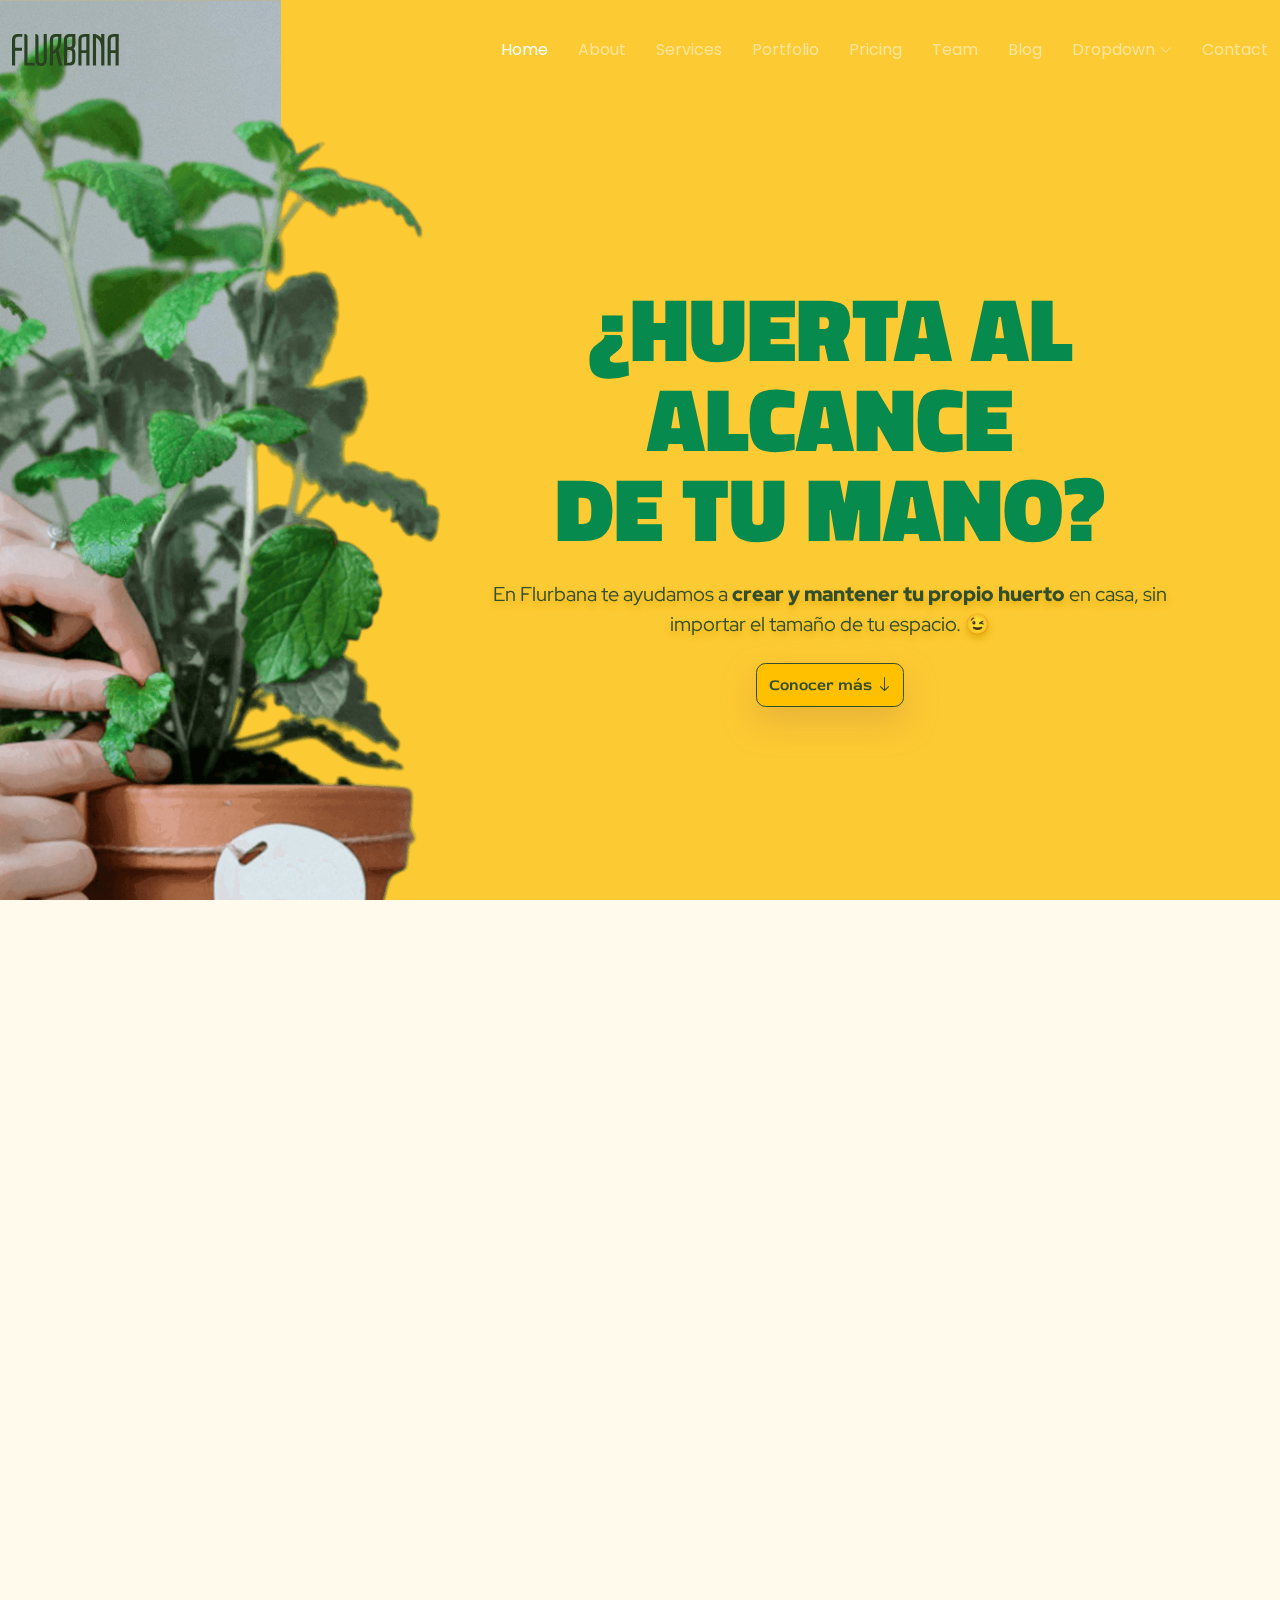
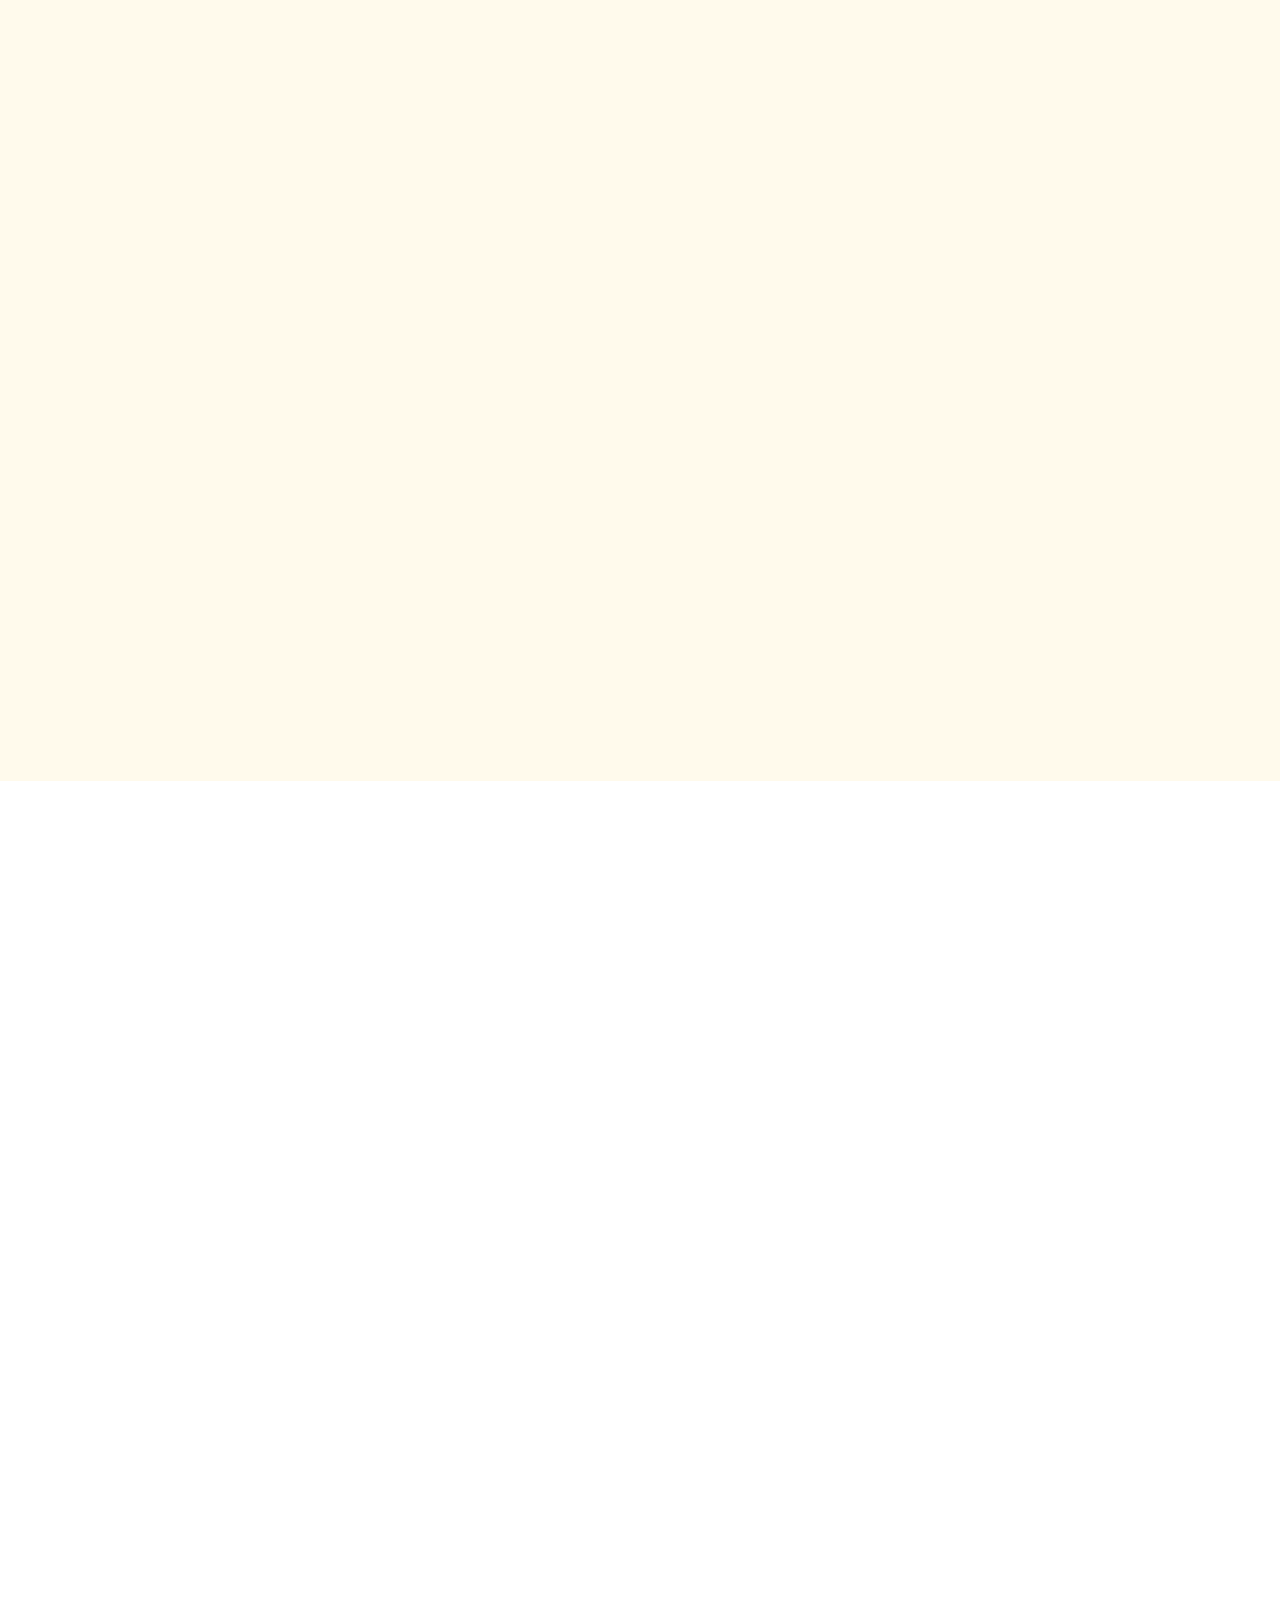
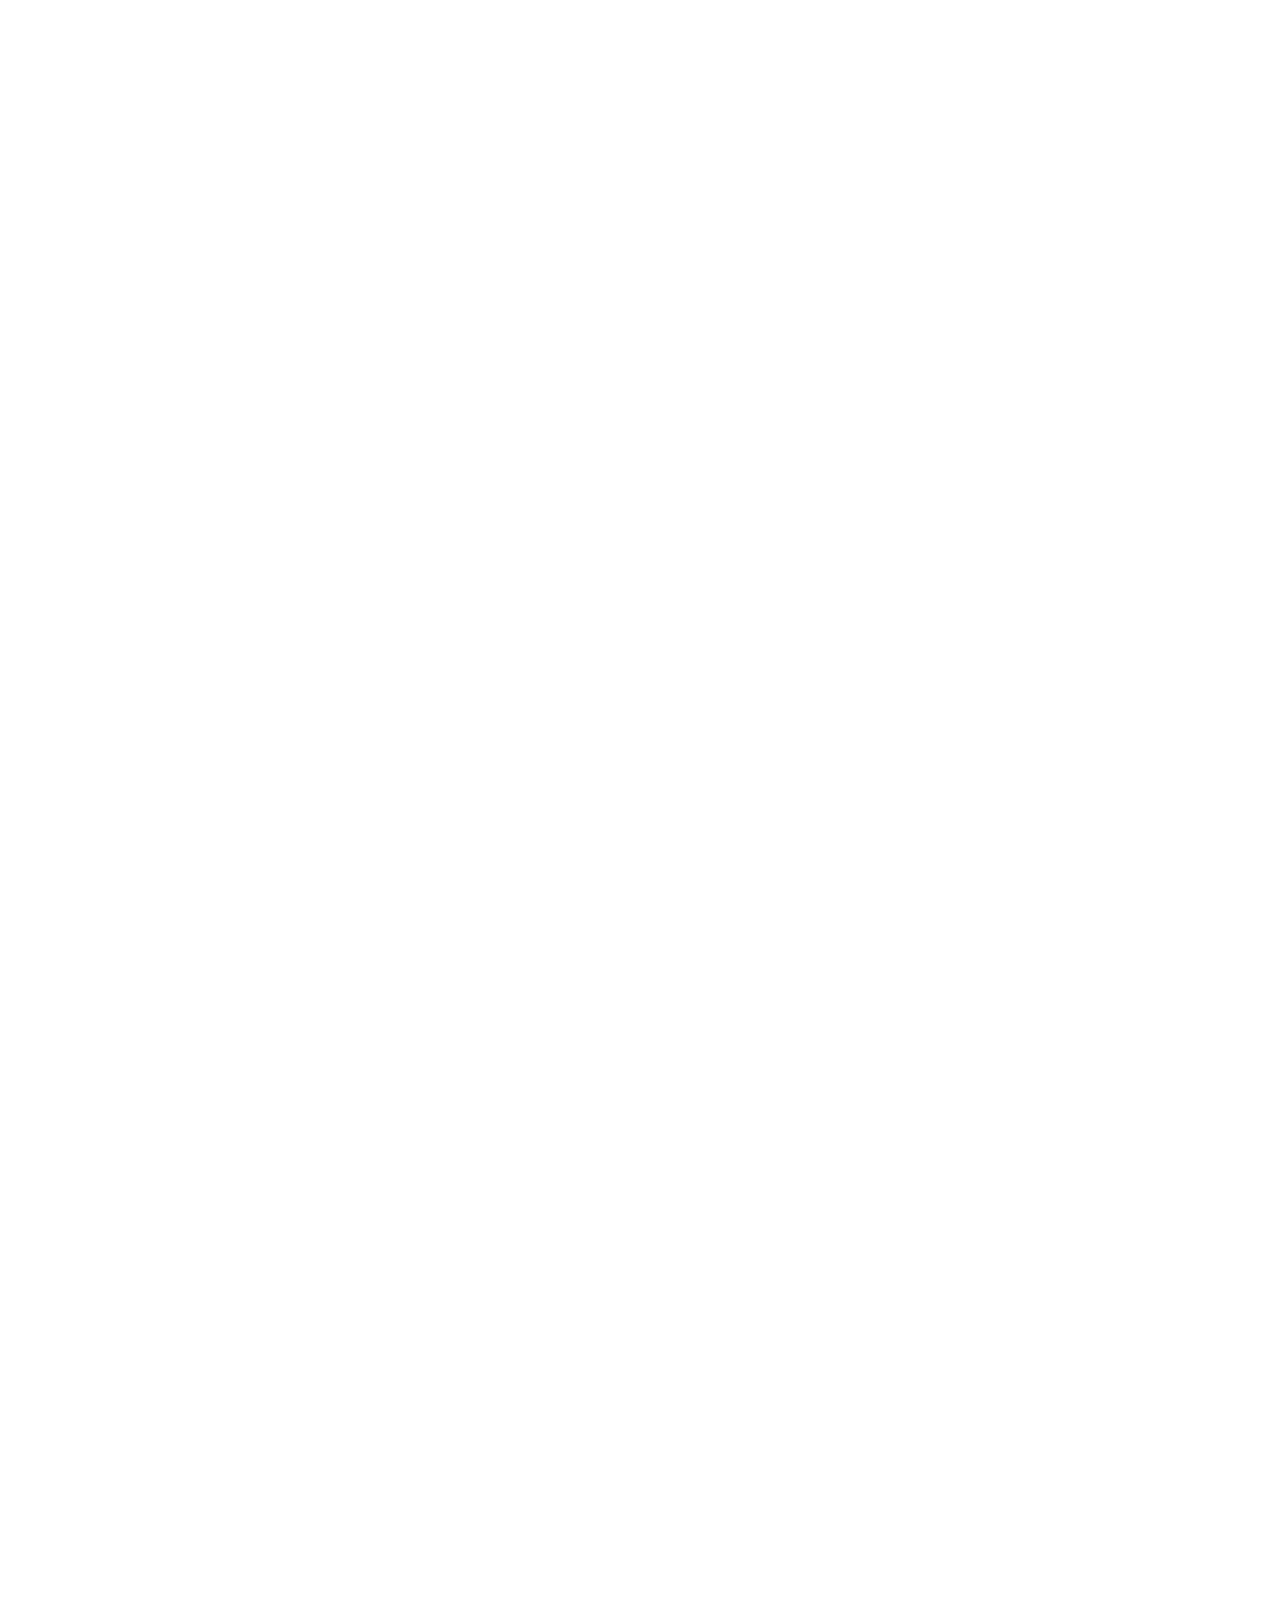
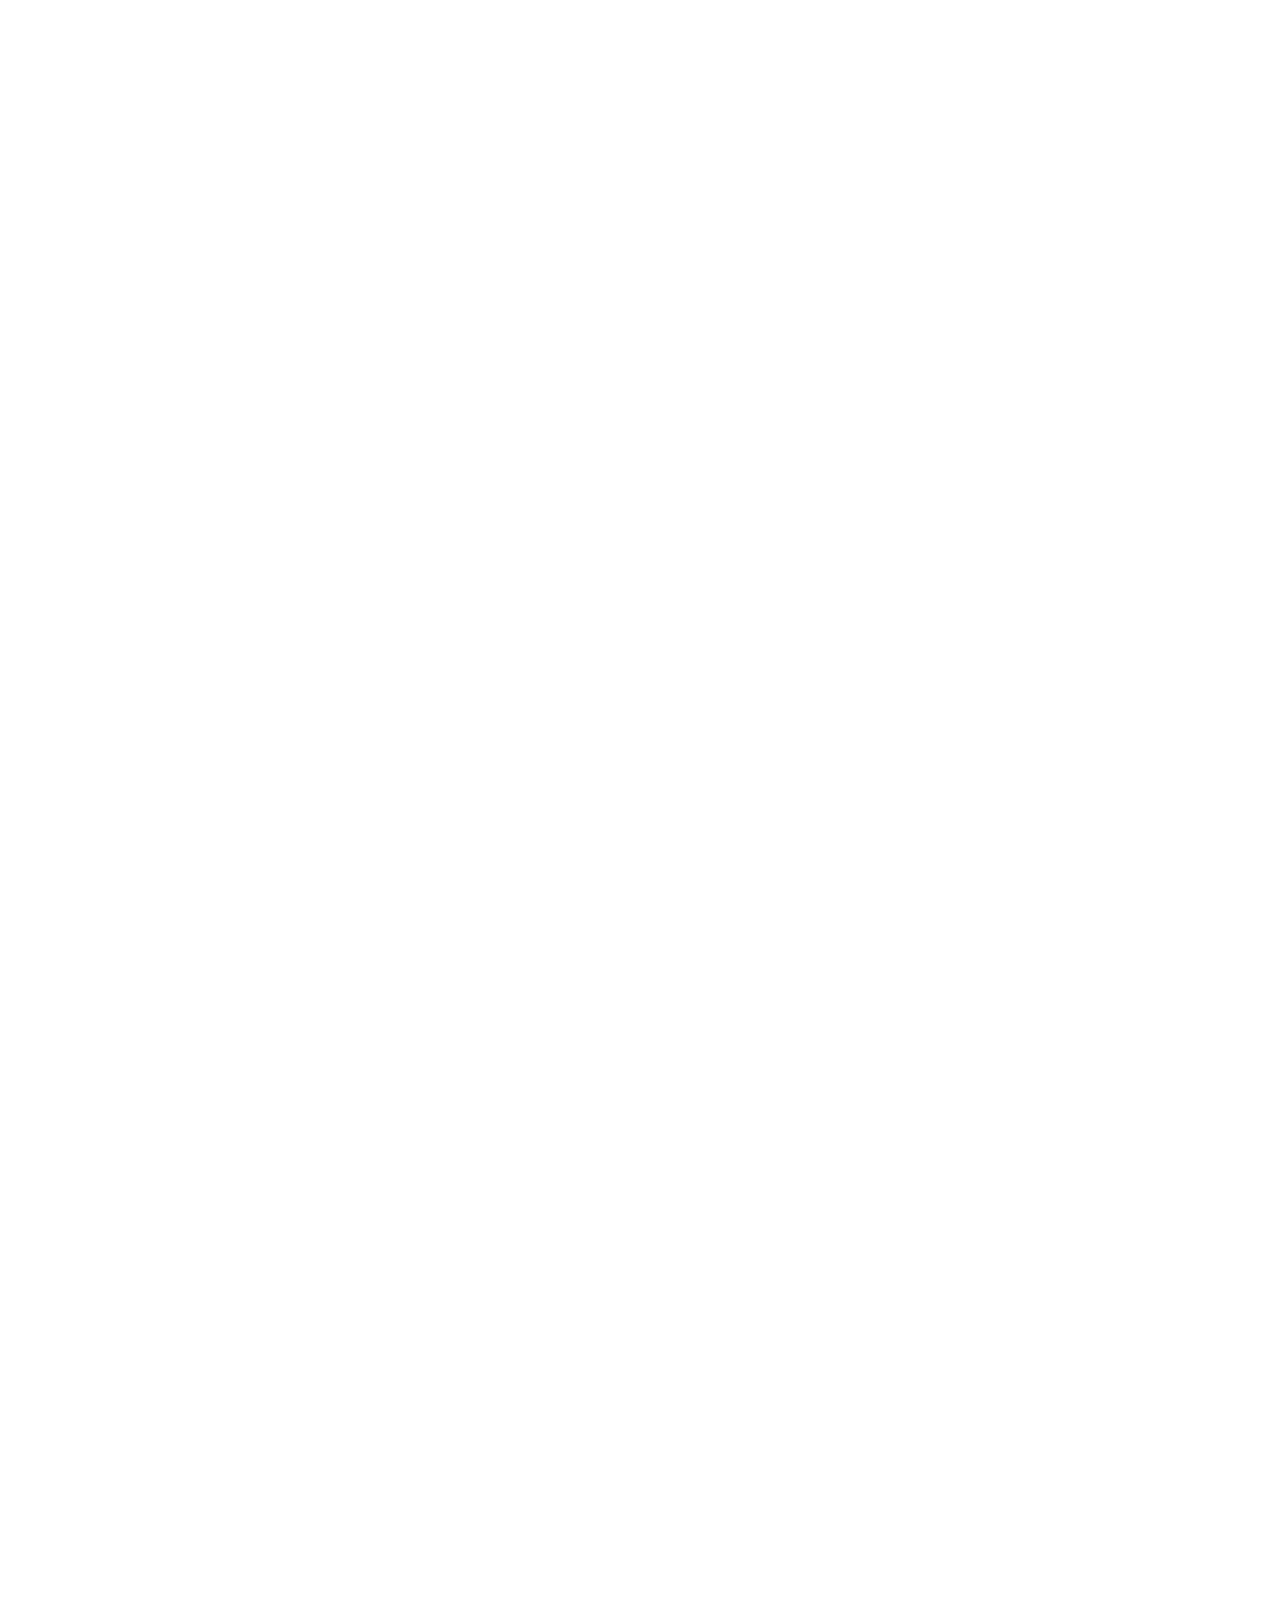
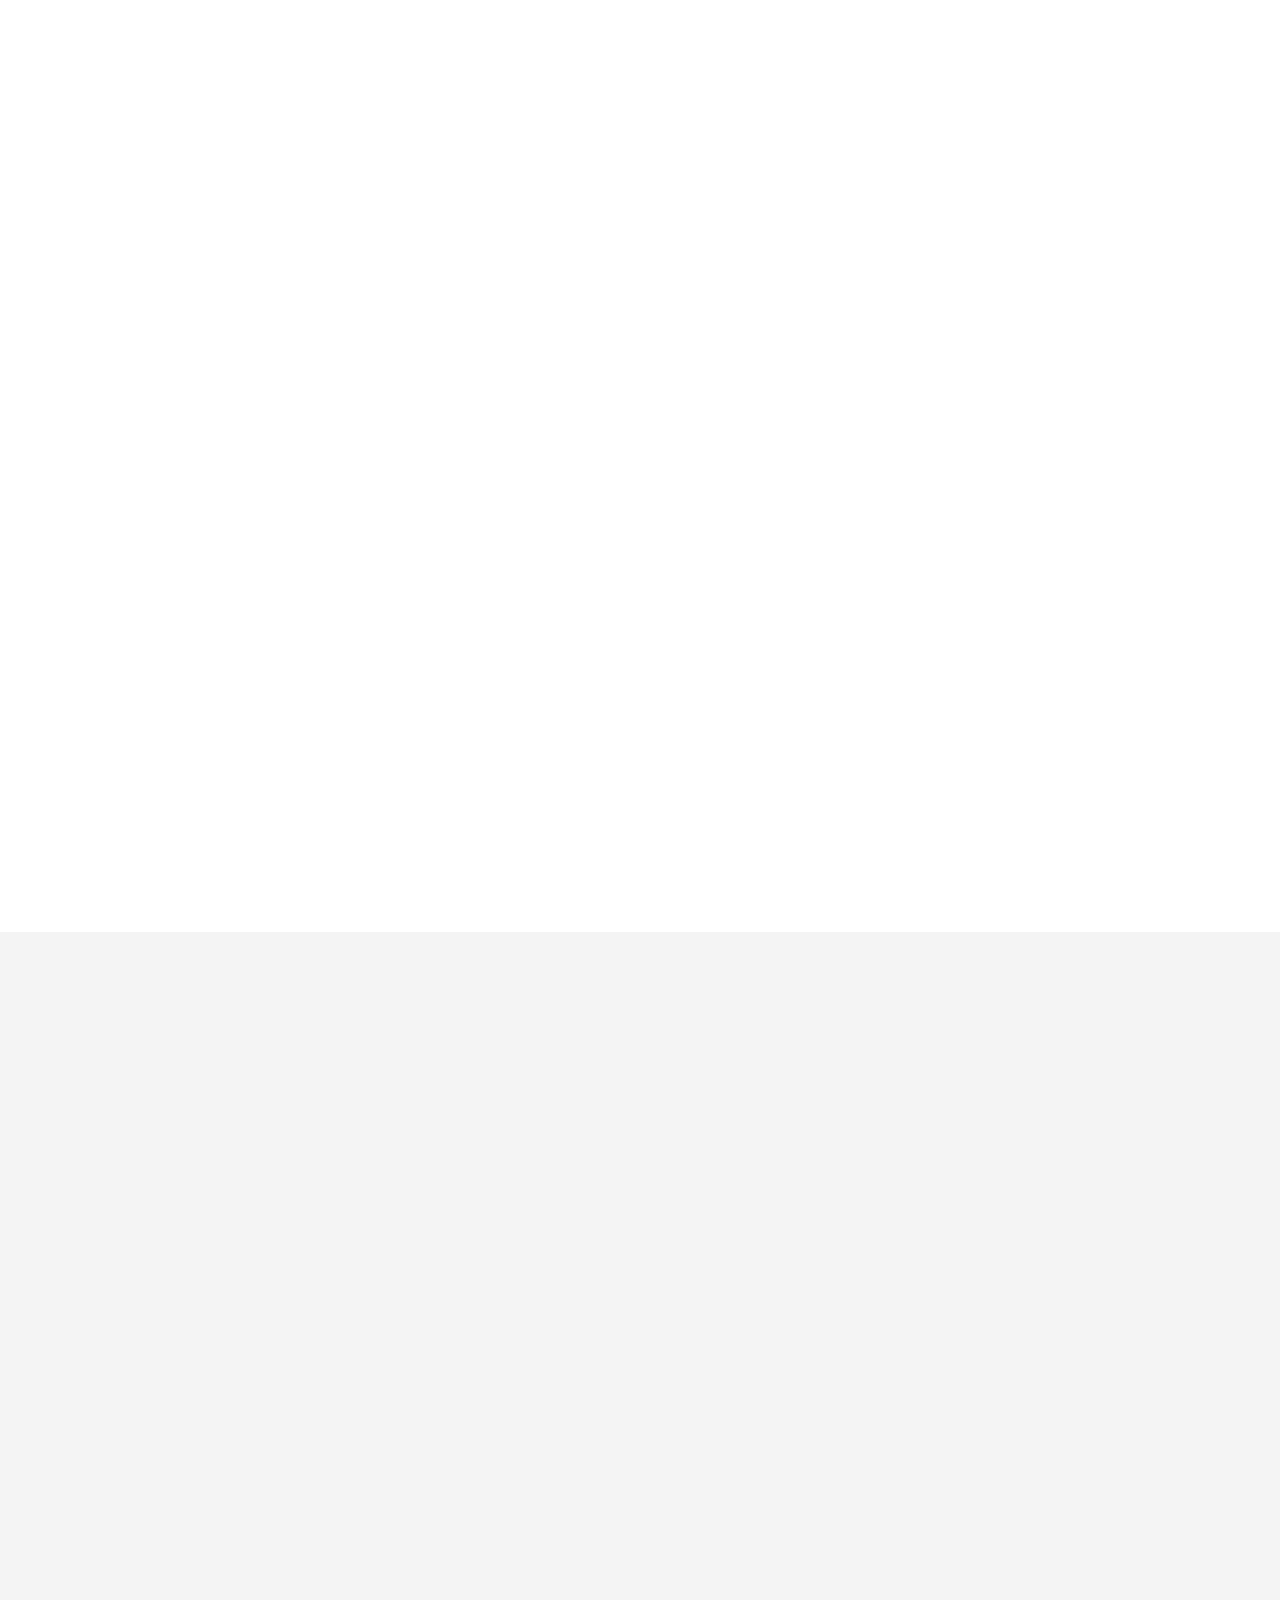
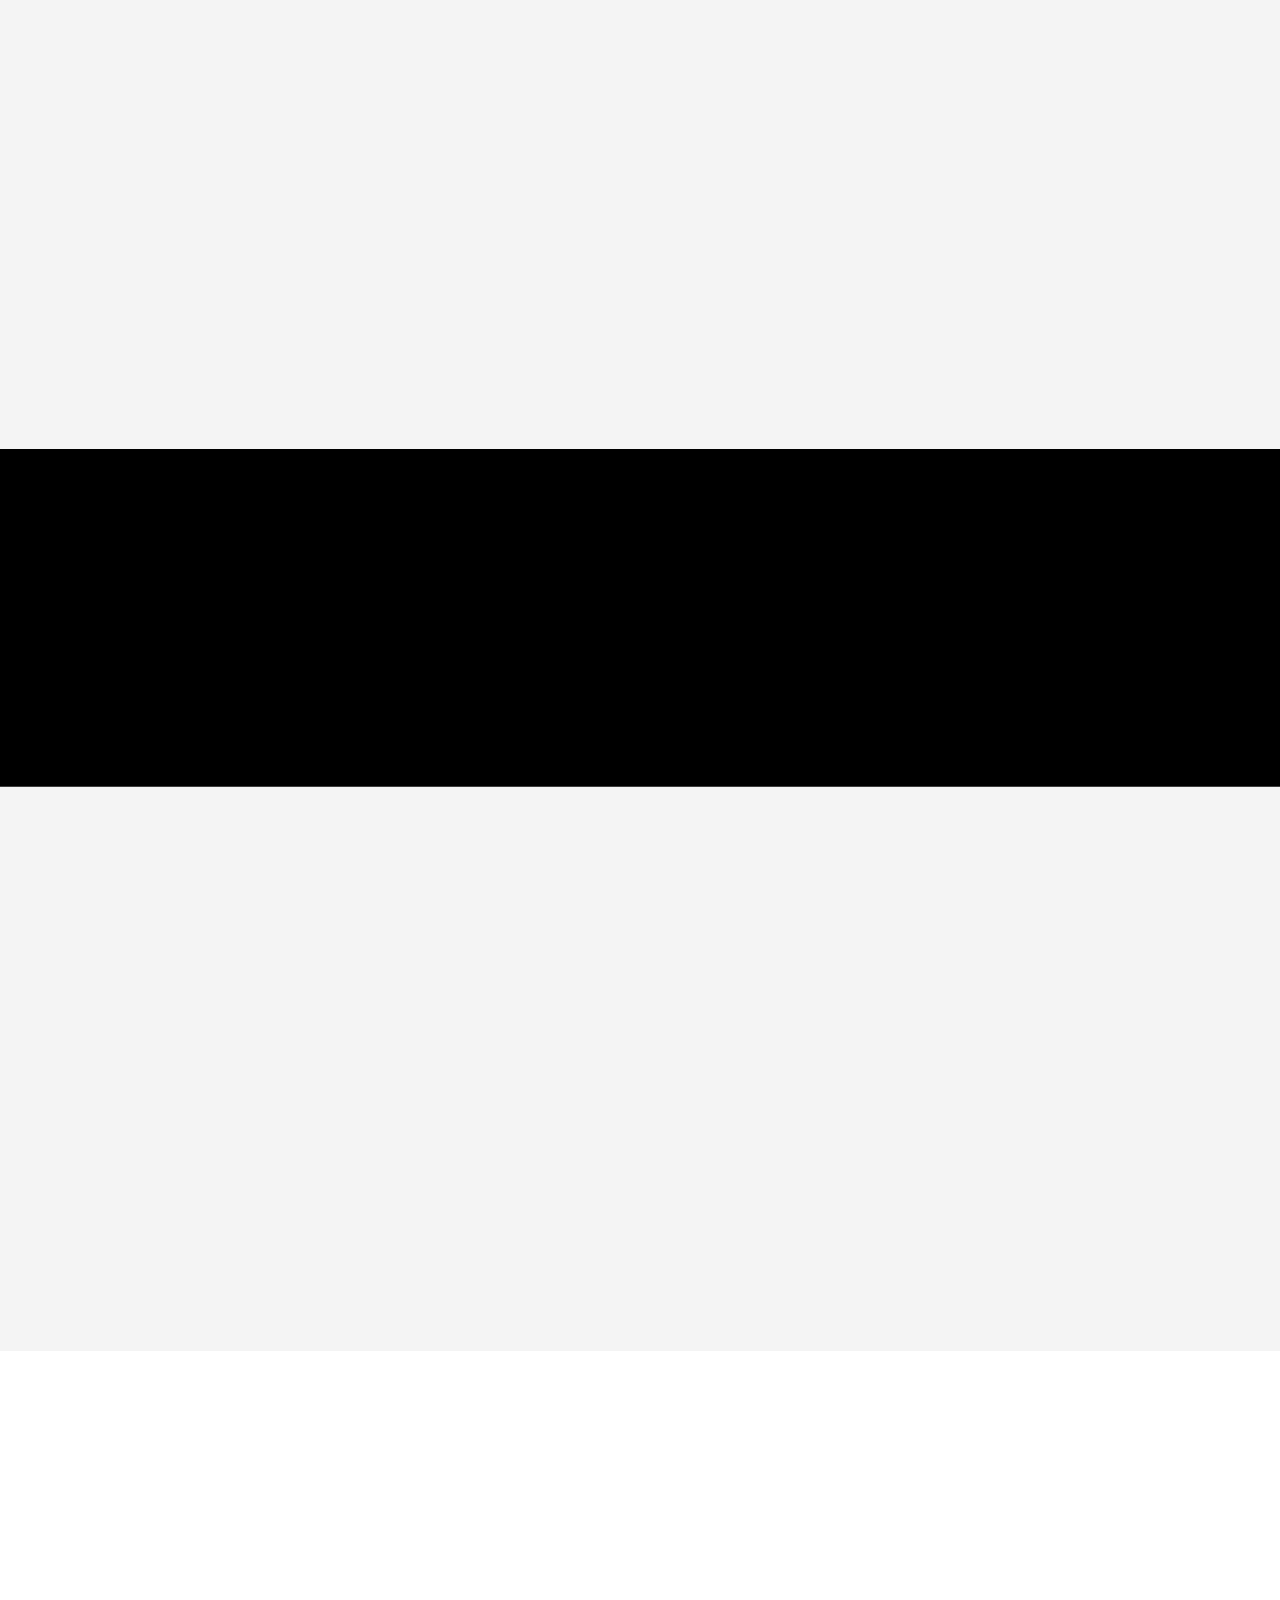
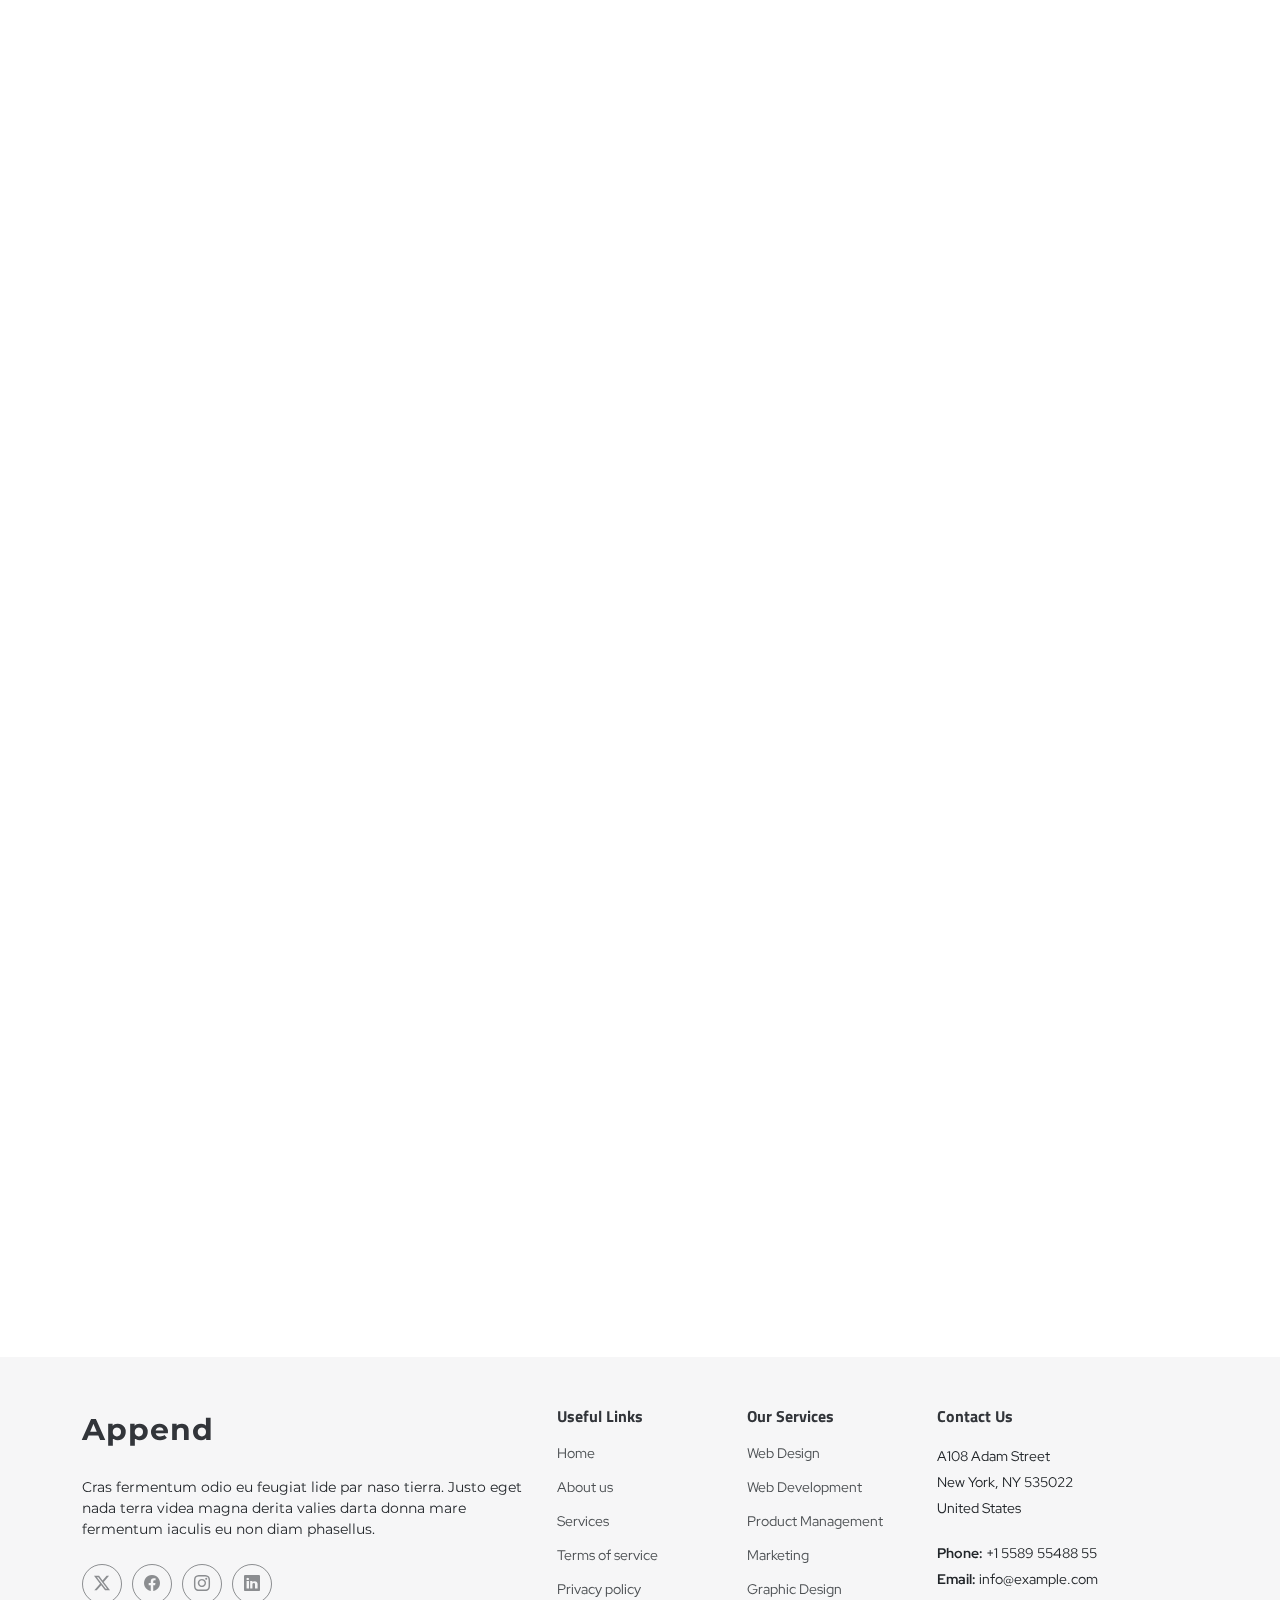
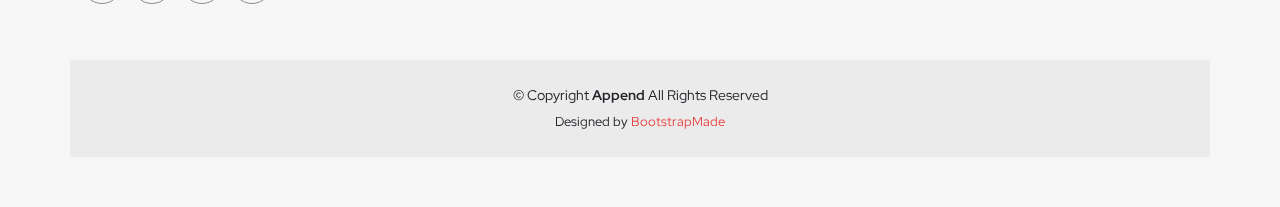
==== commit 40106e3d: "Add files via upload" ====
--- a/index.html
+++ b/index.html
@@ -4,7 +4,7 @@
 <head>
   <meta charset="utf-8">
   <meta content="width=device-width, initial-scale=1.0" name="viewport">
-  <title>Index - Append Bootstrap Template</title>
+  <title>Flurbana</title>
   <meta content="" name="description">
   <meta content="" name="keywords">
 
@@ -238,50 +238,74 @@
     
         </section><!-- /Faq Section -->
 
-    <!-- Stats Section -->
-    <section id="stats" class="stats section">
-
-      <img src="assets/img/stats-bg.jpg" alt="" data-aos="fade-in">
-
-      <div class="container position-relative" data-aos="fade-up" data-aos-delay="100">
-
-        <div class="row gy-4">
-
-          <div class="col-lg-3 col-md-6">
-            <div class="stats-item text-center w-100 h-100">
-              <span data-purecounter-start="0" data-purecounter-end="232" data-purecounter-duration="1" class="purecounter"></span>
-              <p>Clients</p>
-            </div>
-          </div><!-- End Stats Item -->
-
-          <div class="col-lg-3 col-md-6">
-            <div class="stats-item text-center w-100 h-100">
-              <span data-purecounter-start="0" data-purecounter-end="521" data-purecounter-duration="1" class="purecounter"></span>
-              <p>Projects</p>
-            </div>
-          </div><!-- End Stats Item -->
-
-          <div class="col-lg-3 col-md-6">
-            <div class="stats-item text-center w-100 h-100">
-              <span data-purecounter-start="0" data-purecounter-end="1453" data-purecounter-duration="1" class="purecounter"></span>
-              <p>Hours Of Support</p>
-            </div>
-          </div><!-- End Stats Item -->
-
-          <div class="col-lg-3 col-md-6">
-            <div class="stats-item text-center w-100 h-100">
-              <span data-purecounter-start="0" data-purecounter-end="32" data-purecounter-duration="1" class="purecounter"></span>
-              <p>Workers</p>
-            </div>
-          </div><!-- End Stats Item -->
-
-        </div>
-
-      </div>
-
-    </section><!-- /Stats Section -->
-
-    
+        <!-- Features Section -->
+        <section id="features" class="features section">
+
+          <!-- Section Title -->
+          <div class="container section-title" data-aos="fade-up">
+            <h2>Nuestros cursos</h2>
+            <p>Aprendé sobre jardineria junto a nosotoros, de manera facil y práctica 😁</p>
+          </div><!-- End Section Title -->
+    
+          <div class="container">
+    
+            <!-- <div class="row gy-4 align-items-center features-item">
+              <div class="col-lg-5 order-2 order-lg-1" data-aos="fade-up" data-aos-delay="200">
+                <h3>Taller TuVerde</h3>
+                <p>
+                  Ullamco laboris nisi ut aliquip ex ea commodo consequat. Duis aute irure dolor in reprehenderit in voluptate
+                  velit esse cillum dolore eu fugiat nulla pariatur. Excepteur sint occaecat cupidatat non proident.
+                </p>
+                <a href="services-details.html" class="btn btn-get-started">Get Started</a>
+              </div>
+              <div class="col-lg-7 order-1 order-lg-2 d-flex align-items-center" data-aos="zoom-out" data-aos-delay="100">
+                <div class="image-stack">
+                  <img src="assets/img/features-light-1.jpg" alt="" class="stack-front">
+                  <img src="assets/img/features-light-2.jpg" alt="" class="stack-back">
+                </div>
+              </div>
+            </div> -->
+            <!-- Features Item -->
+    
+            <div class="row gy-4 align-items-stretch justify-content-between features-item ">
+              <div class="col-lg-6 d-flex align-items-center features-img-bg" data-aos="zoom-out">
+                <img src="assets/img/cardcurso2.png" class="img-fluid" alt="">
+              </div>
+              <div class="col-lg-5 d-flex justify-content-center flex-column" data-aos="fade-up">
+                <h3>Taller TuVerde</h3>
+                <p>Cupiditate placeat cupiditate placeat est ipsam culpa. Delectus quia minima quod. Sunt saepe odit aut quia voluptatem hic voluptas dolor doloremque.</p>
+                <ul>
+                  <li><i class="bi bi-check"></i> <span>Ullamco laboris nisi ut aliquip ex ea commodo consequat.</span></li>
+                  <li><i class="bi bi-check"></i><span> Duis aute irure dolor in reprehenderit in voluptate velit.</span></li>
+                  <li><i class="bi bi-check"></i> <span>Facilis ut et voluptatem aperiam. Autem soluta ad fugiat</span>.</li>
+                </ul>
+                <a href="services-details.html" class="btn btn-get-started align-self-start">Más info</a>
+              </div>
+            </div><!-- Features Item -->
+
+            <div class="row gy-4 align-items-stretch justify-content-between features-item ">
+              <div class="col-lg-6 d-flex align-items-center features-img-bg" data-aos="zoom-out">
+                <img src="assets/img/cardcurso.jpg" class="img-fluid" alt="">
+              </div>
+              <div class="col-lg-5 d-flex justify-content-center flex-column" data-aos="fade-up">
+                <h3>Otro Taller</h3>
+                <p>Cupiditate placeat cupiditate placeat est ipsam culpa. Delectus quia minima quod. Sunt saepe odit aut quia voluptatem hic voluptas dolor doloremque.</p>
+                <ul>
+                  <li><i class="bi bi-check"></i> <span>Ullamco laboris nisi ut aliquip ex ea commodo consequat.</span></li>
+                  <li><i class="bi bi-check"></i><span> Duis aute irure dolor in reprehenderit in voluptate velit.</span></li>
+                  <li><i class="bi bi-check"></i> <span>Facilis ut et voluptatem aperiam. Autem soluta ad fugiat</span>.</li>
+                </ul>
+                <a href="services-details.html" class="btn btn-get-started align-self-start">Más info</a>
+              </div>
+            </div><!-- Features Item -->
+    
+          </div>
+    
+        </section><!-- /Features Section -->
+
+    
+
+
     <!-- Services Section -->
     <section id="services" class="services section">
 
@@ -361,54 +385,6 @@
       </div>
 
     </section><!-- /Services Section -->
-
-    <!-- Features Section -->
-    <section id="features" class="features section">
-
-      <!-- Section Title -->
-      <div class="container section-title" data-aos="fade-up">
-        <h2>Features</h2>
-        <p>Necessitatibus eius consequatur ex aliquid fuga eum quidem sint consectetur velit</p>
-      </div><!-- End Section Title -->
-
-      <div class="container">
-
-        <div class="row gy-4 align-items-center features-item">
-          <div class="col-lg-5 order-2 order-lg-1" data-aos="fade-up" data-aos-delay="200">
-            <h3>Corporis temporibus maiores provident</h3>
-            <p>
-              Ullamco laboris nisi ut aliquip ex ea commodo consequat. Duis aute irure dolor in reprehenderit in voluptate
-              velit esse cillum dolore eu fugiat nulla pariatur. Excepteur sint occaecat cupidatat non proident.
-            </p>
-            <a href="#" class="btn btn-get-started">Get Started</a>
-          </div>
-          <div class="col-lg-7 order-1 order-lg-2 d-flex align-items-center" data-aos="zoom-out" data-aos-delay="100">
-            <div class="image-stack">
-              <img src="assets/img/features-light-1.jpg" alt="" class="stack-front">
-              <img src="assets/img/features-light-2.jpg" alt="" class="stack-back">
-            </div>
-          </div>
-        </div><!-- Features Item -->
-
-        <div class="row gy-4 align-items-stretch justify-content-between features-item ">
-          <div class="col-lg-6 d-flex align-items-center features-img-bg" data-aos="zoom-out">
-            <img src="assets/img/features-light-3.jpg" class="img-fluid" alt="">
-          </div>
-          <div class="col-lg-5 d-flex justify-content-center flex-column" data-aos="fade-up">
-            <h3>Sunt consequatur ad ut est nulla</h3>
-            <p>Cupiditate placeat cupiditate placeat est ipsam culpa. Delectus quia minima quod. Sunt saepe odit aut quia voluptatem hic voluptas dolor doloremque.</p>
-            <ul>
-              <li><i class="bi bi-check"></i> <span>Ullamco laboris nisi ut aliquip ex ea commodo consequat.</span></li>
-              <li><i class="bi bi-check"></i><span> Duis aute irure dolor in reprehenderit in voluptate velit.</span></li>
-              <li><i class="bi bi-check"></i> <span>Facilis ut et voluptatem aperiam. Autem soluta ad fugiat</span>.</li>
-            </ul>
-            <a href="#" class="btn btn-get-started align-self-start">Get Started</a>
-          </div>
-        </div><!-- Features Item -->
-
-      </div>
-
-    </section><!-- /Features Section -->
 
     <!-- Portfolio Section -->
     <section id="portfolio" class="portfolio section">
@@ -1121,6 +1097,53 @@
 
     </section><!-- /Contact Section -->
 
+<!-- Stats Section -->
+<!-- <section id="stats" class="stats section">
+
+  <img src="assets/img/stats-bg.jpg" alt="" data-aos="fade-in">
+
+  <div class="container position-relative" data-aos="fade-up" data-aos-delay="100">
+
+    <div class="row gy-4">
+
+      <div class="col-lg-3 col-md-6">
+        <div class="stats-item text-center w-100 h-100">
+          <span data-purecounter-start="0" data-purecounter-end="232" data-purecounter-duration="1" class="purecounter"></span>
+          <p>Clients</p>
+        </div>
+      </div><!-- End Stats Item -->
+
+      <!-- <div class="col-lg-3 col-md-6">
+        <div class="stats-item text-center w-100 h-100">
+          <span data-purecounter-start="0" data-purecounter-end="521" data-purecounter-duration="1" class="purecounter"></span>
+          <p>Projects</p>
+        </div>
+      </div>  -->
+      <!-- End Stats Item -->
+
+      <!-- <div class="col-lg-3 col-md-6">
+        <div class="stats-item text-center w-100 h-100">
+          <span data-purecounter-start="0" data-purecounter-end="1453" data-purecounter-duration="1" class="purecounter"></span>
+          <p>Hours Of Support</p>
+        </div>
+      </div> -->
+      <!-- End Stats Item -->
+
+      <!-- <div class="col-lg-3 col-md-6">
+        <div class="stats-item text-center w-100 h-100">
+          <span data-purecounter-start="0" data-purecounter-end="32" data-purecounter-duration="1" class="purecounter"></span>
+          <p>Workers</p>
+        </div>
+      </div> -->
+      <!-- End Stats Item -->
+
+    <!-- </div>
+
+  </div>
+
+</section> -->
+<!-- /Stats Section -->
+
   </main>
 
   <footer id="footer" class="footer position-relative">
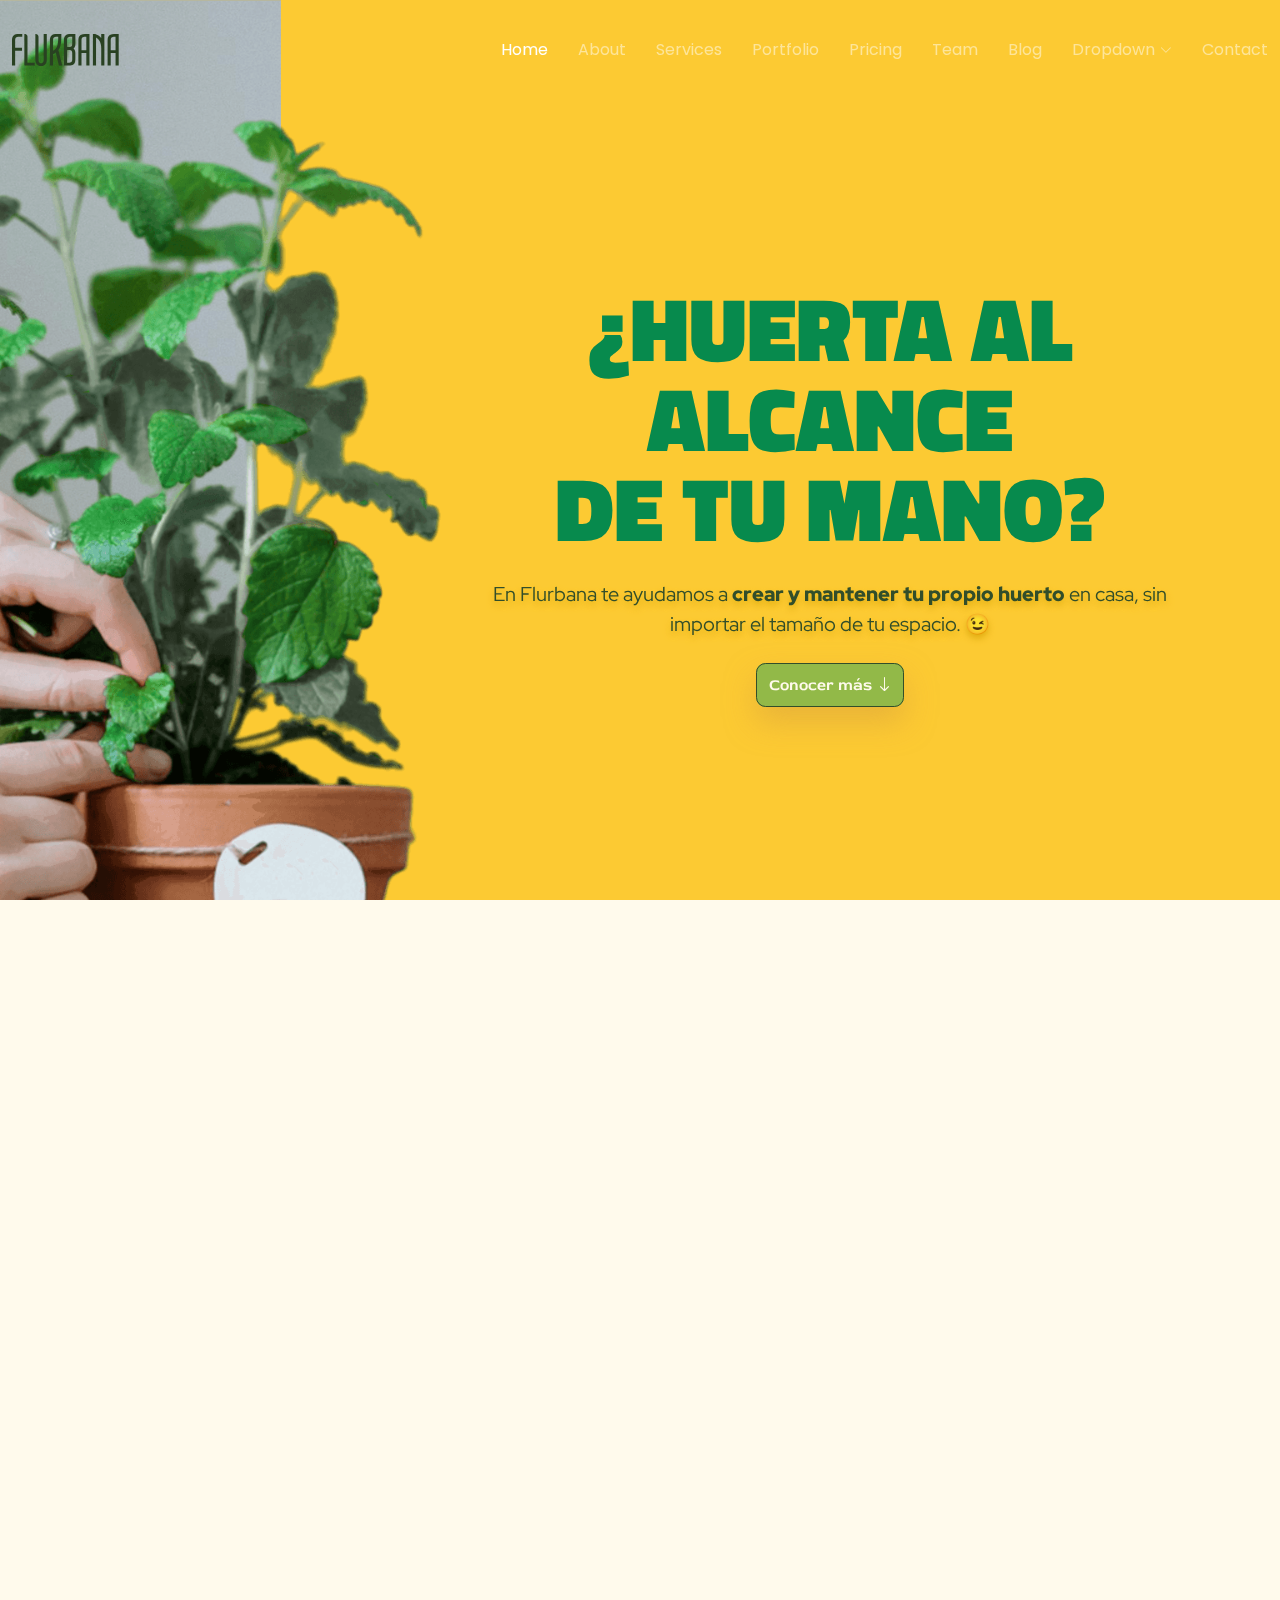
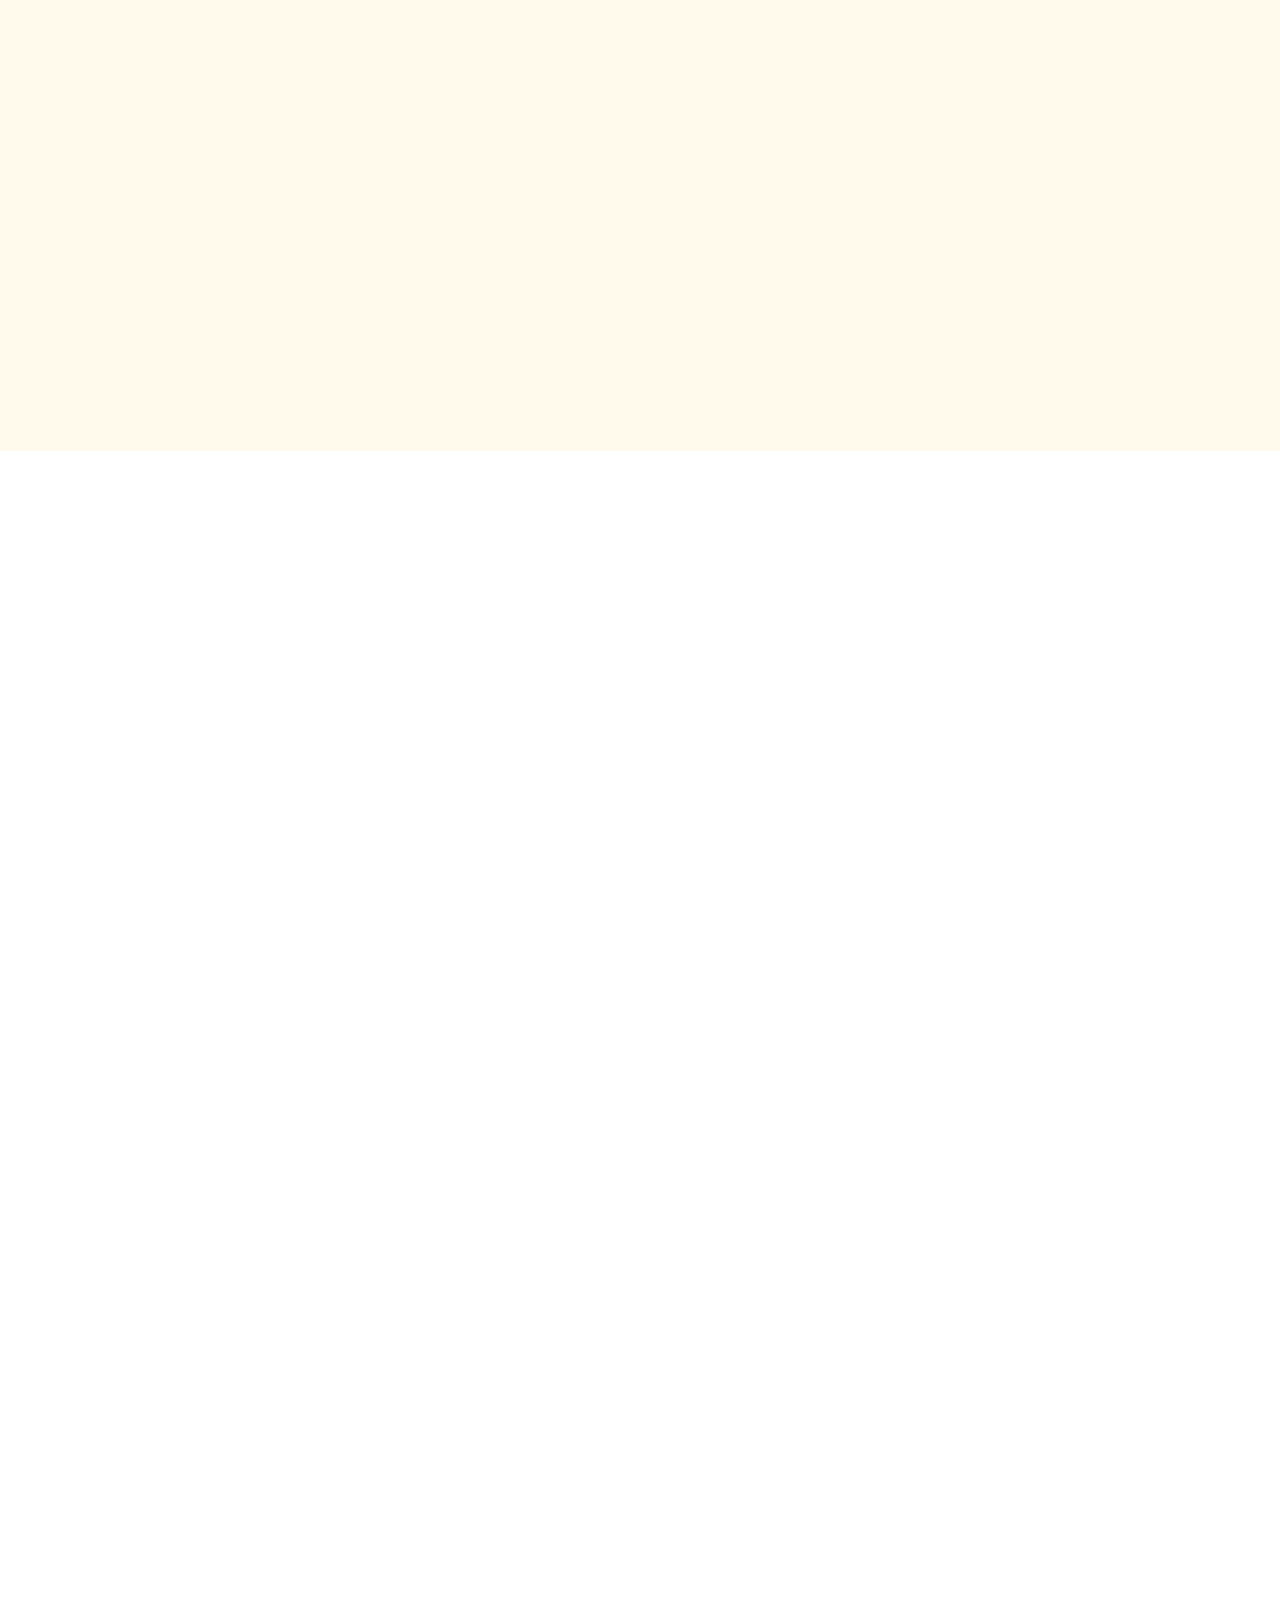
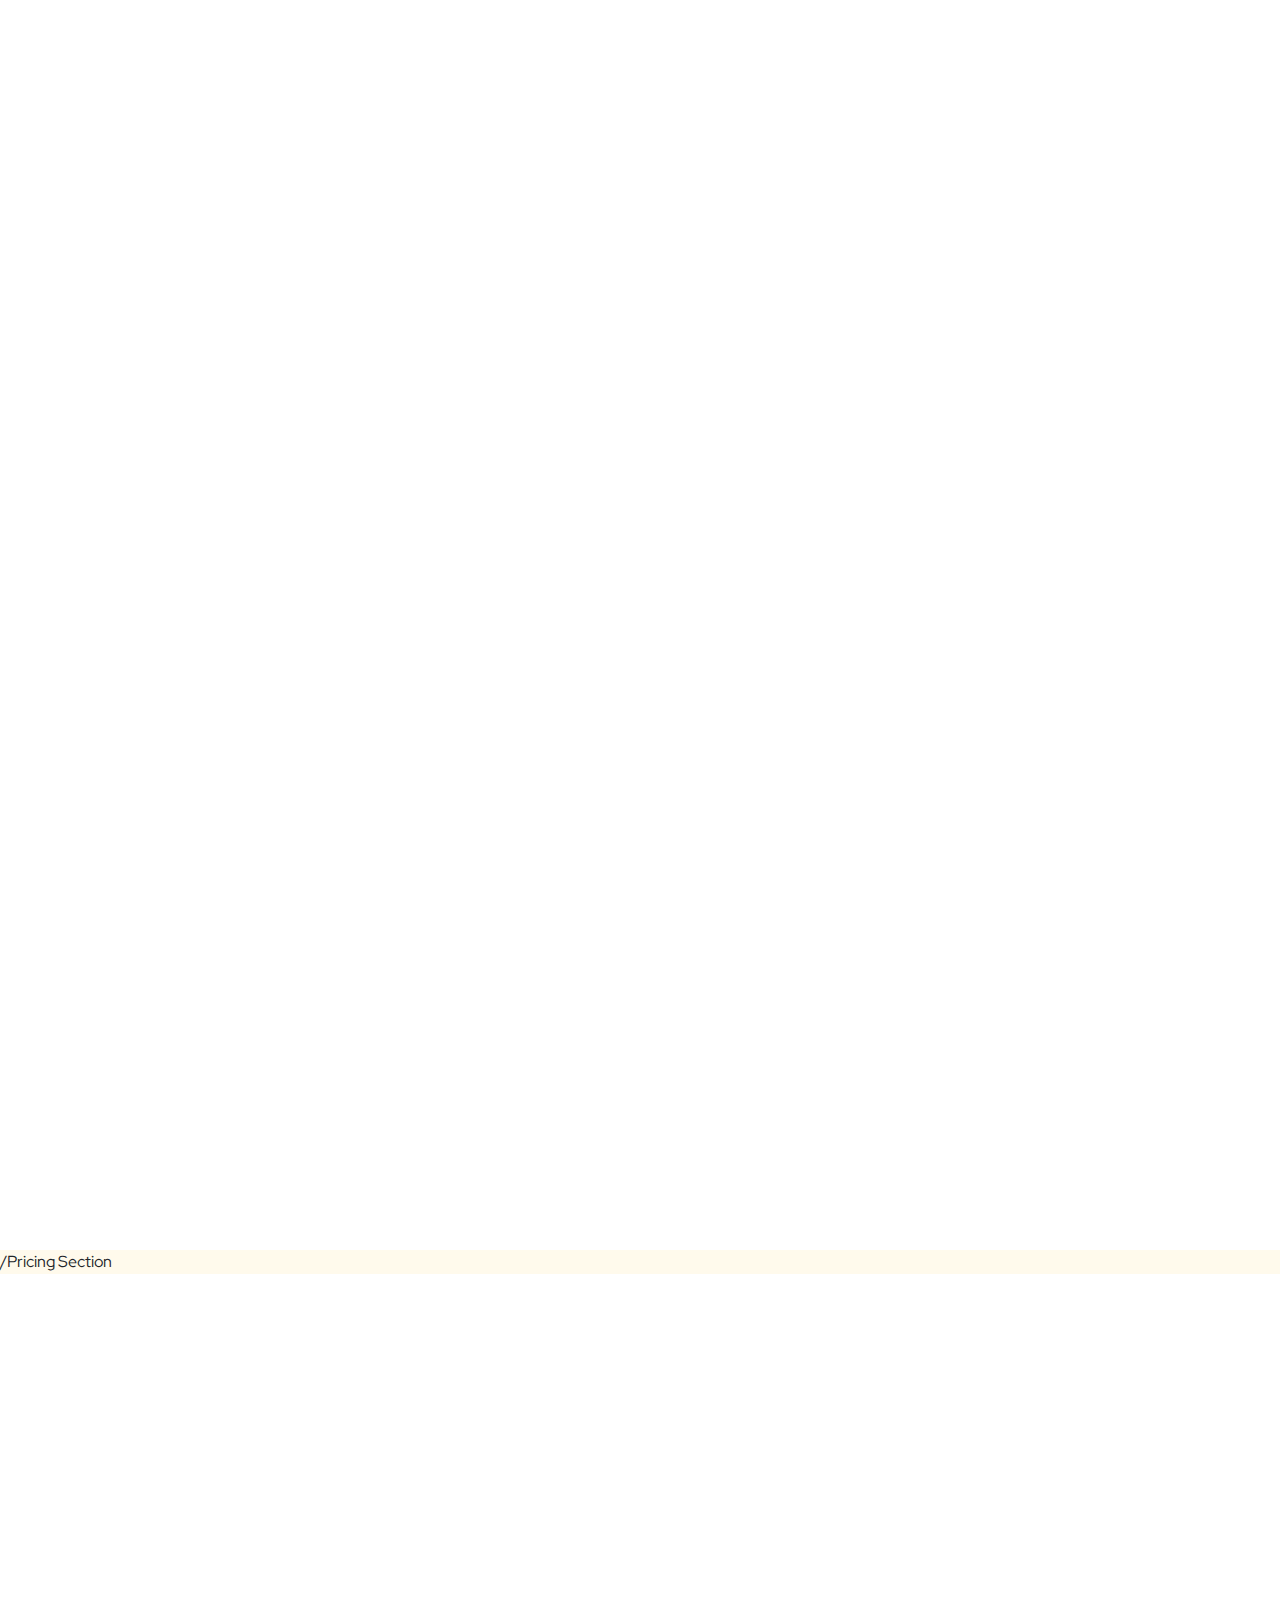
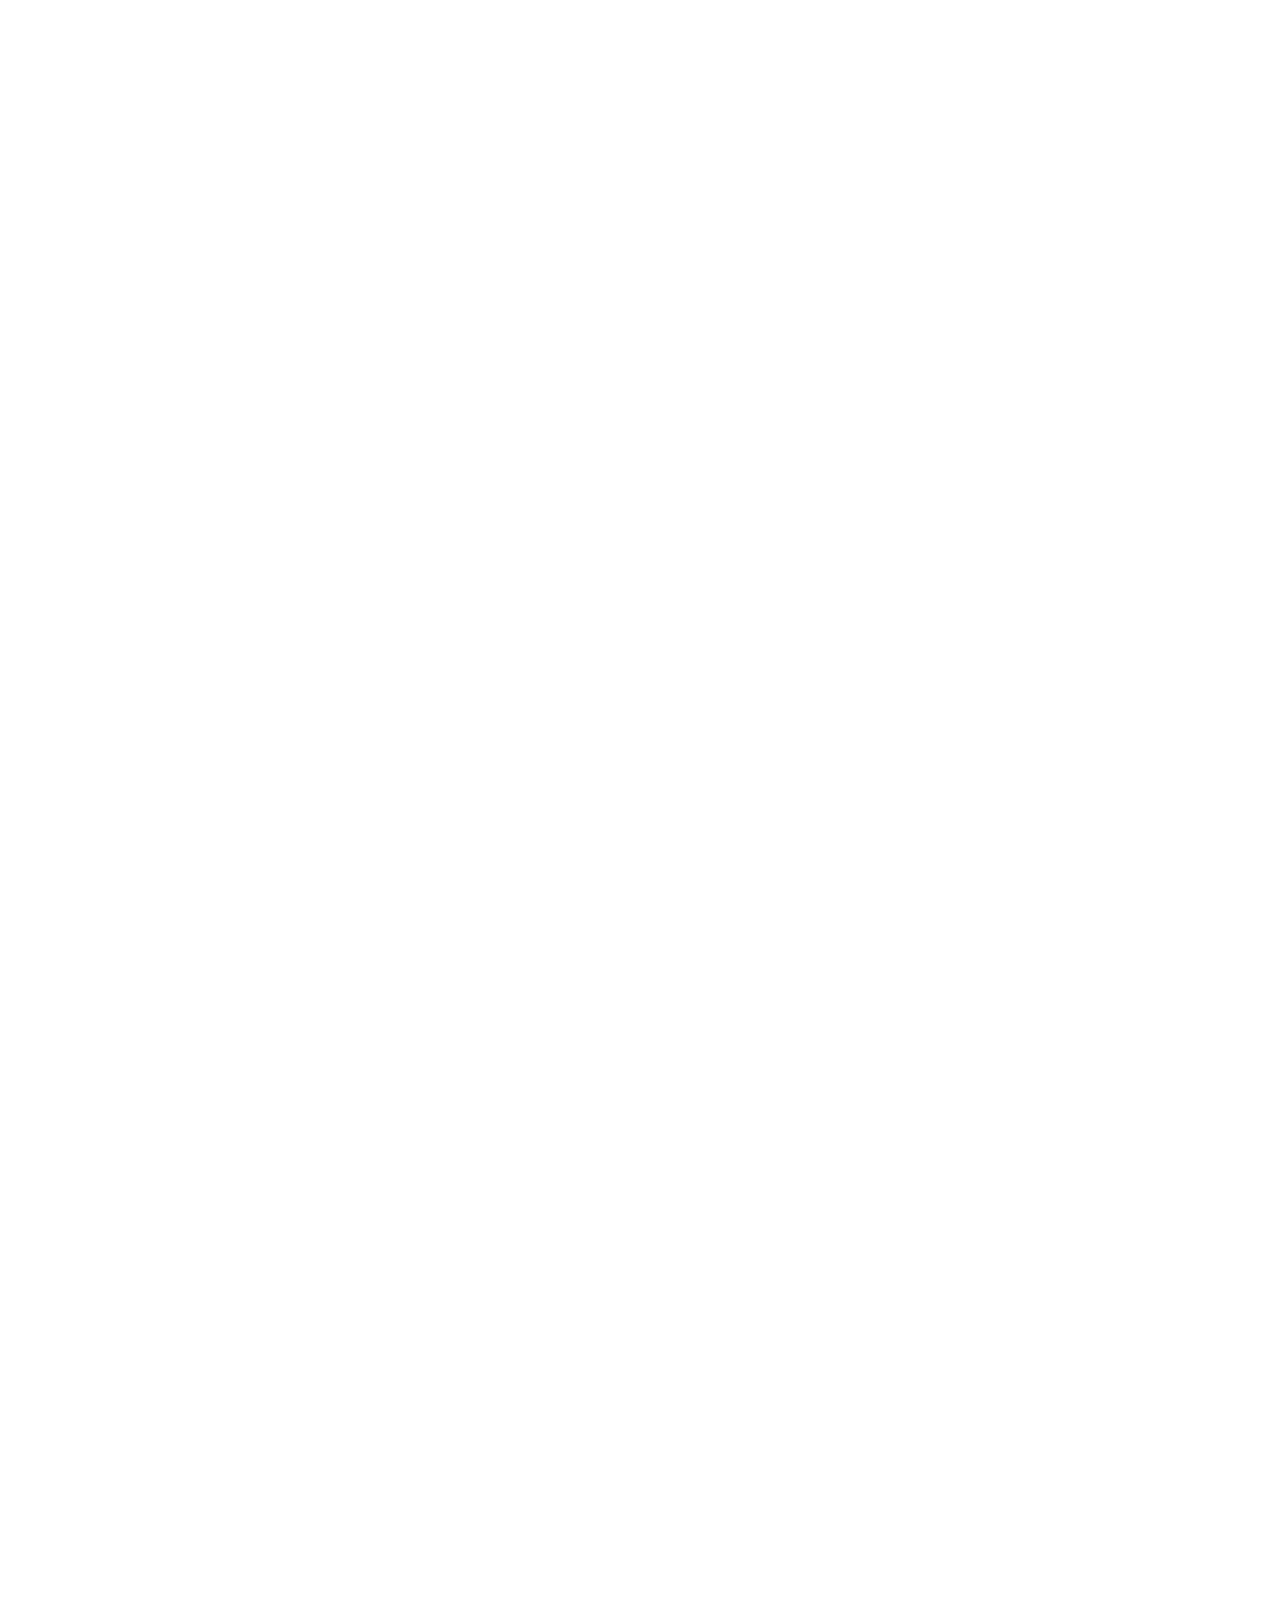
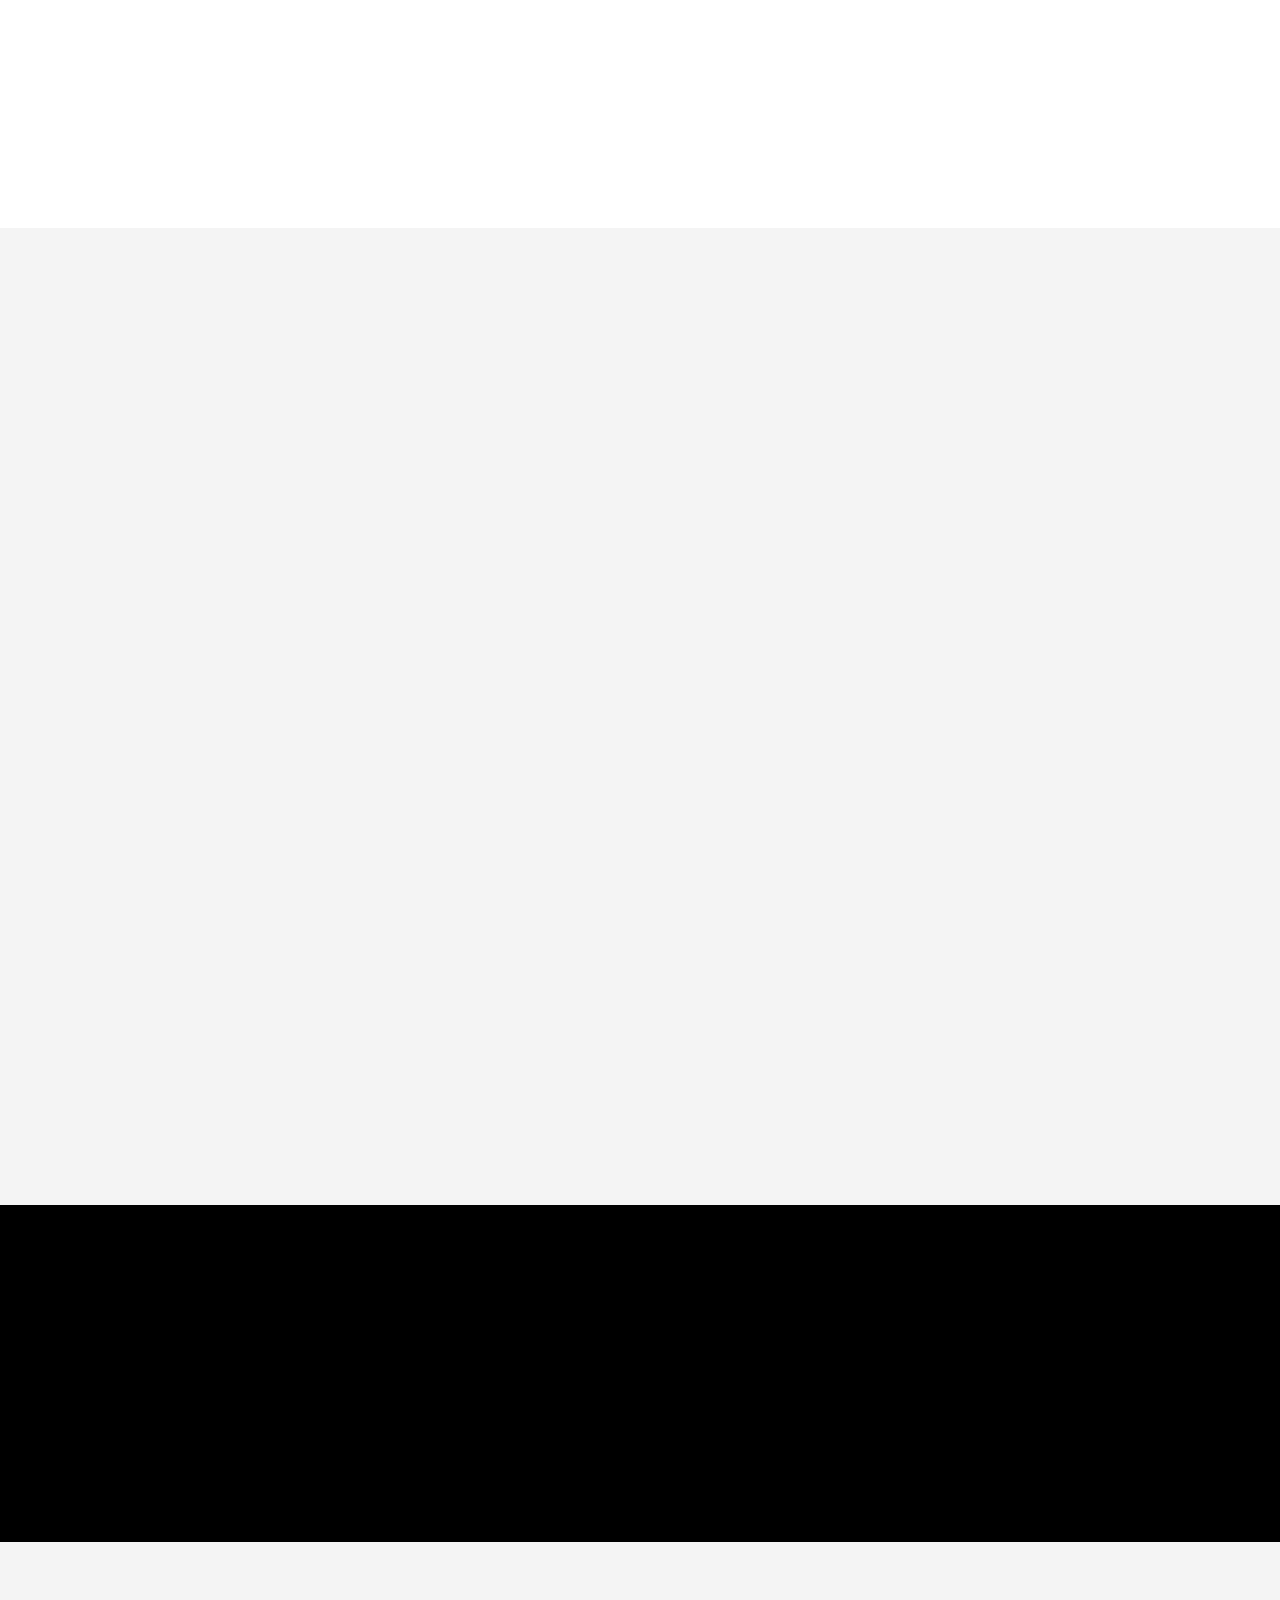
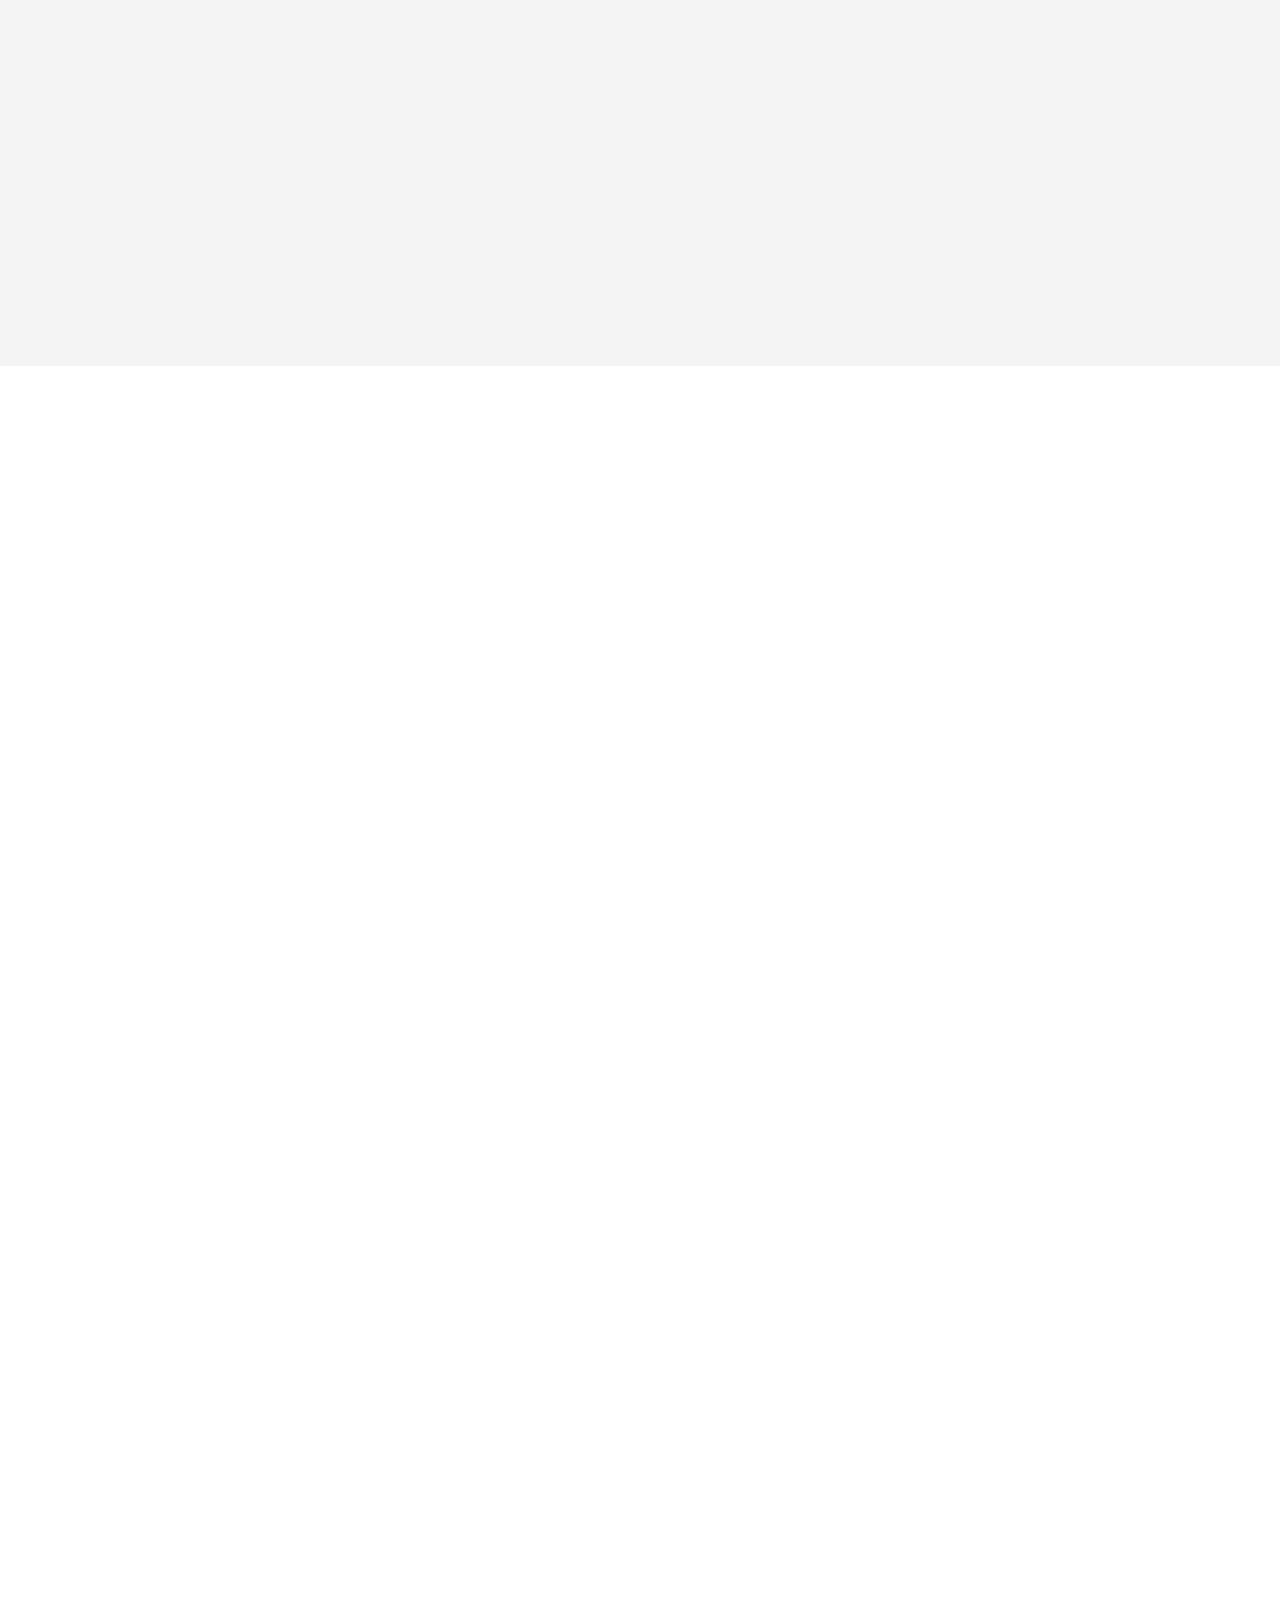
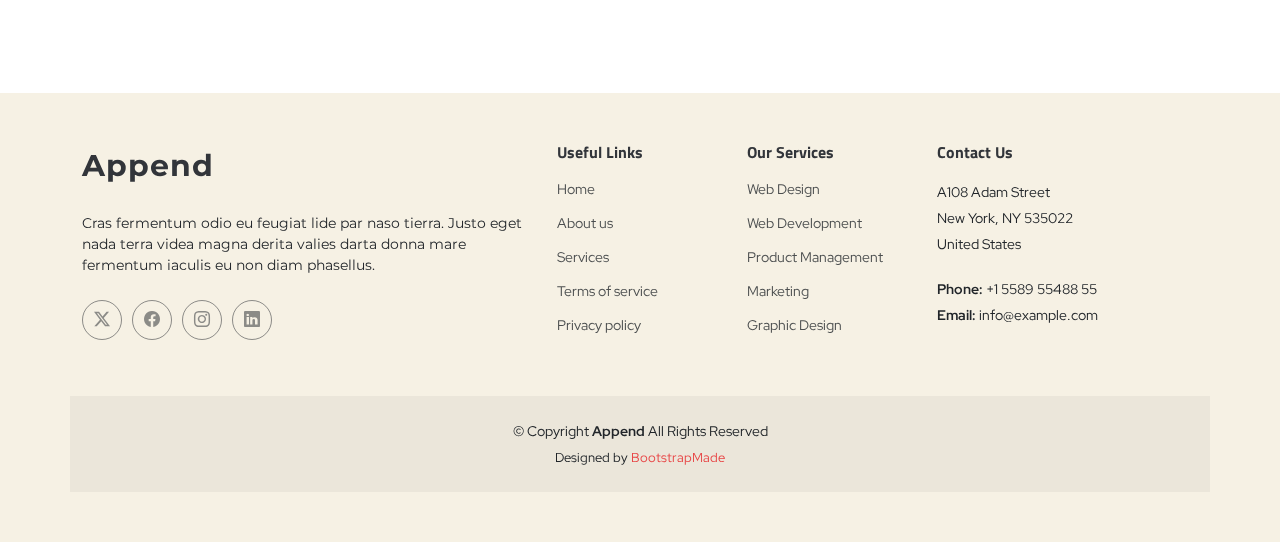
==== commit 79539a21: "Add files via upload" ====
--- a/index.html
+++ b/index.html
@@ -111,7 +111,73 @@
 
     </section><!-- /Hero Section -->
 
-     
+<!-- Faq Section -->
+<section id="faq" class="faq section">
+
+  <div class="container">
+
+    <div class="row gy-4">
+
+      <div class="col-lg-4" data-aos="fade-up" data-aos-delay="100">
+        <div class="content px-xl-5">
+          <h3><span>Beneficios de tener </span><strong>huerta propia</strong></h3>
+          <!-- <p>
+            Lorem ipsum dolor sit amet, consectetur adipiscing elit, sed do eiusmod tempor incididunt ut labore et dolore magna aliqua. Duis aute irure dolor in reprehenderit
+          </p> -->
+        </div>
+      </div>
+
+      <div class="col-lg-8" data-aos="fade-up" data-aos-delay="200">
+
+        <div class="faq-container">
+          <div class="faq-item faq-active">
+            <h3><span class="num">1.</span> <span>Alimentos frescos y saludables</span></h3>
+            <div class="faq-content">
+              <p>Cultivar tus propios vegetales y hierbas garantiza que tengas acceso a productos frescos y libres de pesticidas.</p>
+            </div>
+            <i class="faq-toggle bi bi-chevron-right"></i>
+          </div><!-- End Faq item-->
+
+          <div class="faq-item">
+            <h3><span class="num">2.</span> <span>Alimentos orgánicos</span></h3>
+            <div class="faq-content">
+              <p>Evita los químicos y aditivos presentes en muchos productos comerciales.</p>
+            </div>
+            <i class="faq-toggle bi bi-chevron-right"></i>
+          </div><!-- End Faq item-->
+
+          <div class="faq-item">
+            <h3><span class="num">3.</span> <span>Ahorro ecónomico</span></h3>
+            <div class="faq-content">
+              <p>Disminuye la dependencia de productos comprados y reduce los costos asociados con el transporte y empaquetado.</p>
+            </div>
+            <i class="faq-toggle bi bi-chevron-right"></i>
+          </div><!-- End Faq item-->
+
+          <div class="faq-item">
+            <h3><span class="num">4.</span> <span>Reducción del estrés</span></h3>
+            <div class="faq-content">
+              <p>La jardinería es una actividad relajante que puede reducir el estrés y la ansiedad.</p>
+            </div>
+            <i class="faq-toggle bi bi-chevron-right"></i>
+          </div><!-- End Faq item-->
+
+          <div class="faq-item">
+            <h3><span class="num">5.</span> <span>Reducción de la huella de carbono</span></h3>
+            <div class="faq-content">
+              <p>Al reducir la necesidad de transporte y empaquetado, contribuyes a disminuir las emisiones de carbono.</p>
+            </div>
+            <i class="faq-toggle bi bi-chevron-right"></i>
+          </div><!-- End Faq item-->
+
+        </div>
+
+      </div>
+    </div>
+
+  </div>
+
+</section><!-- /Faq Section -->     
 
     <!-- About Section -->
     <section id="about" class="about section">
@@ -170,73 +236,7 @@
     </section>
     <!-- /About Section -->
 
-        <!-- Faq Section -->
-        <section id="faq" class="faq section">
-
-          <div class="container">
-    
-            <div class="row gy-4">
-    
-              <div class="col-lg-4" data-aos="fade-up" data-aos-delay="100">
-                <div class="content px-xl-5">
-                  <h3><span>Beneficios de tener </span><strong>huerta propia</strong></h3>
-                  <!-- <p>
-                    Lorem ipsum dolor sit amet, consectetur adipiscing elit, sed do eiusmod tempor incididunt ut labore et dolore magna aliqua. Duis aute irure dolor in reprehenderit
-                  </p> -->
-                </div>
-              </div>
-    
-              <div class="col-lg-8" data-aos="fade-up" data-aos-delay="200">
-    
-                <div class="faq-container">
-                  <div class="faq-item faq-active">
-                    <h3><span class="num">1.</span> <span>Alimentos frescos y saludables</span></h3>
-                    <div class="faq-content">
-                      <p>Cultivar tus propios vegetales y hierbas garantiza que tengas acceso a productos frescos y libres de pesticidas.</p>
-                    </div>
-                    <i class="faq-toggle bi bi-chevron-right"></i>
-                  </div><!-- End Faq item-->
-    
-                  <div class="faq-item">
-                    <h3><span class="num">2.</span> <span>Alimentos orgánicos</span></h3>
-                    <div class="faq-content">
-                      <p>Evita los químicos y aditivos presentes en muchos productos comerciales.</p>
-                    </div>
-                    <i class="faq-toggle bi bi-chevron-right"></i>
-                  </div><!-- End Faq item-->
-    
-                  <div class="faq-item">
-                    <h3><span class="num">3.</span> <span>Ahorro ecónomico</span></h3>
-                    <div class="faq-content">
-                      <p>Disminuye la dependencia de productos comprados y reduce los costos asociados con el transporte y empaquetado.</p>
-                    </div>
-                    <i class="faq-toggle bi bi-chevron-right"></i>
-                  </div><!-- End Faq item-->
-    
-                  <div class="faq-item">
-                    <h3><span class="num">4.</span> <span>Reducción del estrés</span></h3>
-                    <div class="faq-content">
-                      <p>La jardinería es una actividad relajante que puede reducir el estrés y la ansiedad.</p>
-                    </div>
-                    <i class="faq-toggle bi bi-chevron-right"></i>
-                  </div><!-- End Faq item-->
-    
-                  <div class="faq-item">
-                    <h3><span class="num">5.</span> <span>Reducción de la huella de carbono</span></h3>
-                    <div class="faq-content">
-                      <p>Al reducir la necesidad de transporte y empaquetado, contribuyes a disminuir las emisiones de carbono.</p>
-                    </div>
-                    <i class="faq-toggle bi bi-chevron-right"></i>
-                  </div><!-- End Faq item-->
-    
-                </div>
-    
-              </div>
-            </div>
-    
-          </div>
-    
-        </section><!-- /Faq Section -->
+        
 
         <!-- Features Section -->
         <section id="features" class="features section">
@@ -303,7 +303,79 @@
     
         </section><!-- /Features Section -->
 
-    
+        <!-- Pricing Section -->
+        <section id="pricing" class="pricing section">
+
+          <!-- Section Title -->
+          <div class="container section-title" data-aos="fade-up">
+            <h2>Pricing</h2>
+            <p>Necessitatibus eius consequatur ex aliquid fuga eum quidem sint consectetur velit</p>
+          </div><!-- End Section Title -->
+    
+          <div class="container" data-aos="zoom-in" data-aos-delay="100">
+    
+            <div class="row g-4">
+    
+              <div class="col-lg-4">
+                <div class="pricing-item">
+                  <h3>Free Plan</h3>
+                  <div class="icon">
+                    <i class="bi bi-box"></i>
+                  </div>
+                  <h4><sup>$</sup>0<span> / month</span></h4>
+                  <ul>
+                    <li><i class="bi bi-check"></i> <span>Quam adipiscing vitae proin</span></li>
+                    <li><i class="bi bi-check"></i> <span>Nec feugiat nisl pretium</span></li>
+                    <li><i class="bi bi-check"></i> <span>Nulla at volutpat diam uteera</span></li>
+                    <li class="na"><i class="bi bi-x"></i> <span>Pharetra massa massa ultricies</span></li>
+                    <li class="na"><i class="bi bi-x"></i> <span>Massa ultricies mi quis hendrerit</span></li>
+                  </ul>
+                  <div class="text-center"><a href="#" class="buy-btn">Buy Now</a></div>
+                </div>
+              </div><!-- End Pricing Item -->
+    
+              <div class="col-lg-4">
+                <div class="pricing-item featured">
+                  <h3>Business Plan</h3>
+                  <div class="icon">
+                    <i class="bi bi-rocket"></i>
+                  </div>
+    
+                  <h4><sup>$</sup>29<span> / month</span></h4>
+                  <ul>
+                    <li><i class="bi bi-check"></i> <span>Quam adipiscing vitae proin</span></li>
+                    <li><i class="bi bi-check"></i> <span>Nec feugiat nisl pretium</span></li>
+                    <li><i class="bi bi-check"></i> <span>Nulla at volutpat diam uteera</span></li>
+                    <li><i class="bi bi-check"></i> <span>Pharetra massa massa ultricies</span></li>
+                    <li><i class="bi bi-check"></i> <span>Massa ultricies mi quis hendrerit</span></li>
+                  </ul>
+                  <div class="text-center"><a href="#" class="buy-btn">Buy Now</a></div>
+                </div>
+              </div><!-- End Pricing Item -->
+    
+              <div class="col-lg-4">
+                <div class="pricing-item">
+                  <h3>Developer Plan</h3>
+                  <div class="icon">
+                    <i class="bi bi-send"></i>
+                  </div>
+                  <h4><sup>$</sup>49<span> / month</span></h4>
+                  <ul>
+                    <li><i class="bi bi-check"></i> <span>Quam adipiscing vitae proin</span></li>
+                    <li><i class="bi bi-check"></i> <span>Nec feugiat nisl pretium</span></li>
+                    <li><i class="bi bi-check"></i> <span>Nulla at volutpat diam uteera</span></li>
+                    <li><i class="bi bi-check"></i> <span>Pharetra massa massa ultricies</span></li>
+                    <li><i class="bi bi-check"></i> <span>Massa ultricies mi quis hendrerit</span></li>
+                  </ul>
+                  <div class="text-center"><a href="#" class="buy-btn">Buy Now</a></div>
+                </div>
+              </div><!-- End Pricing Item -->
+    
+            </div>
+    
+          </div>
+    
+        </section>/Pricing Section
 
 
     <!-- Services Section -->
@@ -506,79 +578,7 @@
 
     </section><!-- /Portfolio Section -->
 
-    <!-- Pricing Section -->
-    <section id="pricing" class="pricing section">
-
-      <!-- Section Title -->
-      <div class="container section-title" data-aos="fade-up">
-        <h2>Pricing</h2>
-        <p>Necessitatibus eius consequatur ex aliquid fuga eum quidem sint consectetur velit</p>
-      </div><!-- End Section Title -->
-
-      <div class="container" data-aos="zoom-in" data-aos-delay="100">
-
-        <div class="row g-4">
-
-          <div class="col-lg-4">
-            <div class="pricing-item">
-              <h3>Free Plan</h3>
-              <div class="icon">
-                <i class="bi bi-box"></i>
-              </div>
-              <h4><sup>$</sup>0<span> / month</span></h4>
-              <ul>
-                <li><i class="bi bi-check"></i> <span>Quam adipiscing vitae proin</span></li>
-                <li><i class="bi bi-check"></i> <span>Nec feugiat nisl pretium</span></li>
-                <li><i class="bi bi-check"></i> <span>Nulla at volutpat diam uteera</span></li>
-                <li class="na"><i class="bi bi-x"></i> <span>Pharetra massa massa ultricies</span></li>
-                <li class="na"><i class="bi bi-x"></i> <span>Massa ultricies mi quis hendrerit</span></li>
-              </ul>
-              <div class="text-center"><a href="#" class="buy-btn">Buy Now</a></div>
-            </div>
-          </div><!-- End Pricing Item -->
-
-          <div class="col-lg-4">
-            <div class="pricing-item featured">
-              <h3>Business Plan</h3>
-              <div class="icon">
-                <i class="bi bi-rocket"></i>
-              </div>
-
-              <h4><sup>$</sup>29<span> / month</span></h4>
-              <ul>
-                <li><i class="bi bi-check"></i> <span>Quam adipiscing vitae proin</span></li>
-                <li><i class="bi bi-check"></i> <span>Nec feugiat nisl pretium</span></li>
-                <li><i class="bi bi-check"></i> <span>Nulla at volutpat diam uteera</span></li>
-                <li><i class="bi bi-check"></i> <span>Pharetra massa massa ultricies</span></li>
-                <li><i class="bi bi-check"></i> <span>Massa ultricies mi quis hendrerit</span></li>
-              </ul>
-              <div class="text-center"><a href="#" class="buy-btn">Buy Now</a></div>
-            </div>
-          </div><!-- End Pricing Item -->
-
-          <div class="col-lg-4">
-            <div class="pricing-item">
-              <h3>Developer Plan</h3>
-              <div class="icon">
-                <i class="bi bi-send"></i>
-              </div>
-              <h4><sup>$</sup>49<span> / month</span></h4>
-              <ul>
-                <li><i class="bi bi-check"></i> <span>Quam adipiscing vitae proin</span></li>
-                <li><i class="bi bi-check"></i> <span>Nec feugiat nisl pretium</span></li>
-                <li><i class="bi bi-check"></i> <span>Nulla at volutpat diam uteera</span></li>
-                <li><i class="bi bi-check"></i> <span>Pharetra massa massa ultricies</span></li>
-                <li><i class="bi bi-check"></i> <span>Massa ultricies mi quis hendrerit</span></li>
-              </ul>
-              <div class="text-center"><a href="#" class="buy-btn">Buy Now</a></div>
-            </div>
-          </div><!-- End Pricing Item -->
-
-        </div>
-
-      </div>
-
-    </section><!-- /Pricing Section -->
+
 
 
 
--- a/assets/css/main.css
+++ b/assets/css/main.css
@@ -66,7 +66,8 @@
 --------------------------------------------------------------*/
 body {
   color: var(--default-color);
-  background-color: var(--background-color);
+  /* background-color: var(--background-color); */
+  background-color: #FFFAEC;
   /* font-family: var(--default-font); */
   font-family: "Red Hat Display", sans-serif;
 }
@@ -78,7 +79,7 @@
 }
 
 a:hover {
-  color: color-mix(in srgb, var(--accent-color), transparent 25%);
+  /* color: color-mix(in srgb, var(--accent-color), transparent 25%); */
   text-decoration: none;
 }
 
@@ -630,7 +631,7 @@
 }
 
 .page-title .heading h1 {
-  font-size: 38px;
+  /* font-size: 38px; */
   font-weight: 700;
 }
 
@@ -667,7 +668,7 @@
   /* color: var(--default-color); */
   color: #324E2A;
   background-color: var(--background-color);
-  padding: 120px 0;
+  padding: 50px 0;
   scroll-margin-top: 98px;
   overflow: clip;
 }
@@ -700,8 +701,9 @@
   content: "";
   width: 50px;
   height: 2px;
-  background: var(--accent-color);
+  background: #078A4D;
   display: inline-block;
+  display: none;
 }
 
 .section-title h2:before {
@@ -815,9 +817,11 @@
 .herobtn{
   font-family: "Red Rose", serif;
   font-weight: 600;
-  background-color: #FFC000;
+  /* background-color: #FFC000; */
+  background-color: #92b948;
   box-shadow: 0 15px 30px 0 rgba(219, 164, 61, 0.568);
-  color: #324E2A;
+  /* color: #324E2A; */
+  color: #FFFAEC;
   border:solid 1px #324E2A;
   border-radius: .6rem;
   font-size: 16px;
@@ -874,7 +878,7 @@
 --------------------------------------------------------------*/
 .about {
   /* --background-color: ; */
-  /* background: linear-gradient(0deg, rgba(255,255,255,1) 0%, rgba(255,255,255,1) 88%, rgba(255,193,7,1) 100%); */
+  /* background: linear-gradient(0deg, #FFFAEC 95%, rgba(255,193,7,1) 100%); */
   background-color: #FFFAEC;
 }
 
@@ -892,7 +896,8 @@
 .about .content h2 {
   font-weight: 600;
   font-size: 48px;
-  color: #078A4D;
+  /* color: #078A4D; */
+  color: #843114;
   /* text-transform: uppercase; */
 }
 
@@ -904,6 +909,7 @@
 .about .content p{
   font-size: 18px;
   font-family: "Red Hat Display", sans-serif;
+  color: #843114;
 }
 .about .content .read-more {
   /* background: var(--accent-color); */
@@ -985,8 +991,8 @@
 
 .about .icon-box:hover i {
   /* background-color: var(--accent-color); */
-  background-color: #078A4D;
-  color: var(--contrast-color);
+  /* background-color: #078A4D;
+  color: var(--contrast-color); */
 }
 
 .about .icon-boxes .col-md-6:nth-child(2) .icon-box,
@@ -1134,10 +1140,19 @@
 }
 
 /*--------------------------------------------------------------
-# Features Section
---------------------------------------------------------------*/
+# Features Section | nuevo CURSOS
+--------------------------------------------------------------*/
+.features{
+  /* background-color: #92b948; */
+  /* background-color: #FFFAEC; */
+  /* background-color: #FCCA33;
+  margin: 1rem 2rem;
+  border-radius: 3rem;
+  padding: 1.5rem; */
+}
 .features .features-item {
   color: color-mix(in srgb, var(--default-color), transparent 20%);
+
 }
 
 .features .features-item+.features-item {
@@ -1150,16 +1165,26 @@
   }
 }
 
+.features h2{
+  color: #078A4D;
+  font-size: 50px;
+  font-weight: 600;
+}
+
 .features .features-item h3 {
   font-weight: 700;
   font-size: 26px;
+  color: #078A4D;
 }
 
 .features .features-item .btn-get-started {
-  background-color: var(--accent-color);
+  /* background-color: var(--accent-color); */
+  background-color: #92b948;
+  border:solid 1px #324E2A;
   color: var(--contrast-color);
   padding: 8px 30px 10px 30px;
   border-radius: 4px;
+  font-family: "Red Rose", serif;
 }
 
 .features .features-item .btn-get-started:hover {
@@ -1188,7 +1213,10 @@
 }
 
 .features .features-item img {
-  border: 6px solid var(--contrast-color);
+  /* border: 6px solid var(--contrast-color); */
+  /* border: 6px dotted #92b948; */
+  border: 6px dotted #843114;
+  border-radius: 5rem;
   box-shadow: 0 15px 30px -10px color-mix(in srgb, var(--default-color), transparent 75%);
 }
 
@@ -1488,11 +1516,13 @@
 --------------------------------------------------------------*/
 .faq{
 background-color: #FFFAEC;
+padding-top: 0;
 }
 
 .faq .content h3 {
   font-family: "Titillium Web", sans-serif;
-  color: #078A4D;
+  /* color: #078A4D; */
+  color: #843114;
   font-weight: 600;
   font-size: 50px;
 }
@@ -2622,6 +2652,59 @@
 /*--------------------------------------------------------------
 # Service Details Section
 --------------------------------------------------------------*/
+/* .services-details-page{
+  background-color: #FFFAEC;
+} */
+ .heading h5{
+  color: #059652;
+  margin-bottom: 0;
+ }
+ .heading h1{
+  font-size: 50px;
+  margin-bottom: 2rem;
+ }
+ .heading p{
+  margin-bottom: 3rem;
+ }
+ .heading p span{
+  display: block;
+  opacity: 50%;
+  font-weight: 700;
+ }
+.btn-inscripcion{
+ background-color: #ffc107;
+ color: #078A4D;
+ padding: 1.3rem;
+ border-top-right-radius: 40px;
+ border-bottom-left-radius: 40px;
+ font-family: "Red Rose", serif;
+ font-weight: 600;
+ }
+ .btn-inscripcion:hover{
+margin-top: 3rem;
+background-color: #eeb50b;
+color: #078A4D;
+ }
+ .heading img{
+  width: 550px;
+ }
+ @media (max-width: 1199px){
+  img-taller{
+    text-align: center;
+  }
+  .heading img{
+    width: 90%;
+    
+  }
+ }
+ .heading {
+  background-color: #FFFAEC;
+ }
+
+.breadcrumbs li a{
+  color: #21610f73;
+}
+
 .service-details .service-box {
   padding: 20px;
   box-shadow: 0px 2px 20px color-mix(in srgb, var(--default-color), transparent 88%);
@@ -2747,6 +2830,11 @@
   font-size: 20px;
   margin-right: 8px;
   color: var(--accent-color);
+}
+
+.page-title h1{
+  color: #059652;
+
 }
 
 /*--------------------------------------------------------------
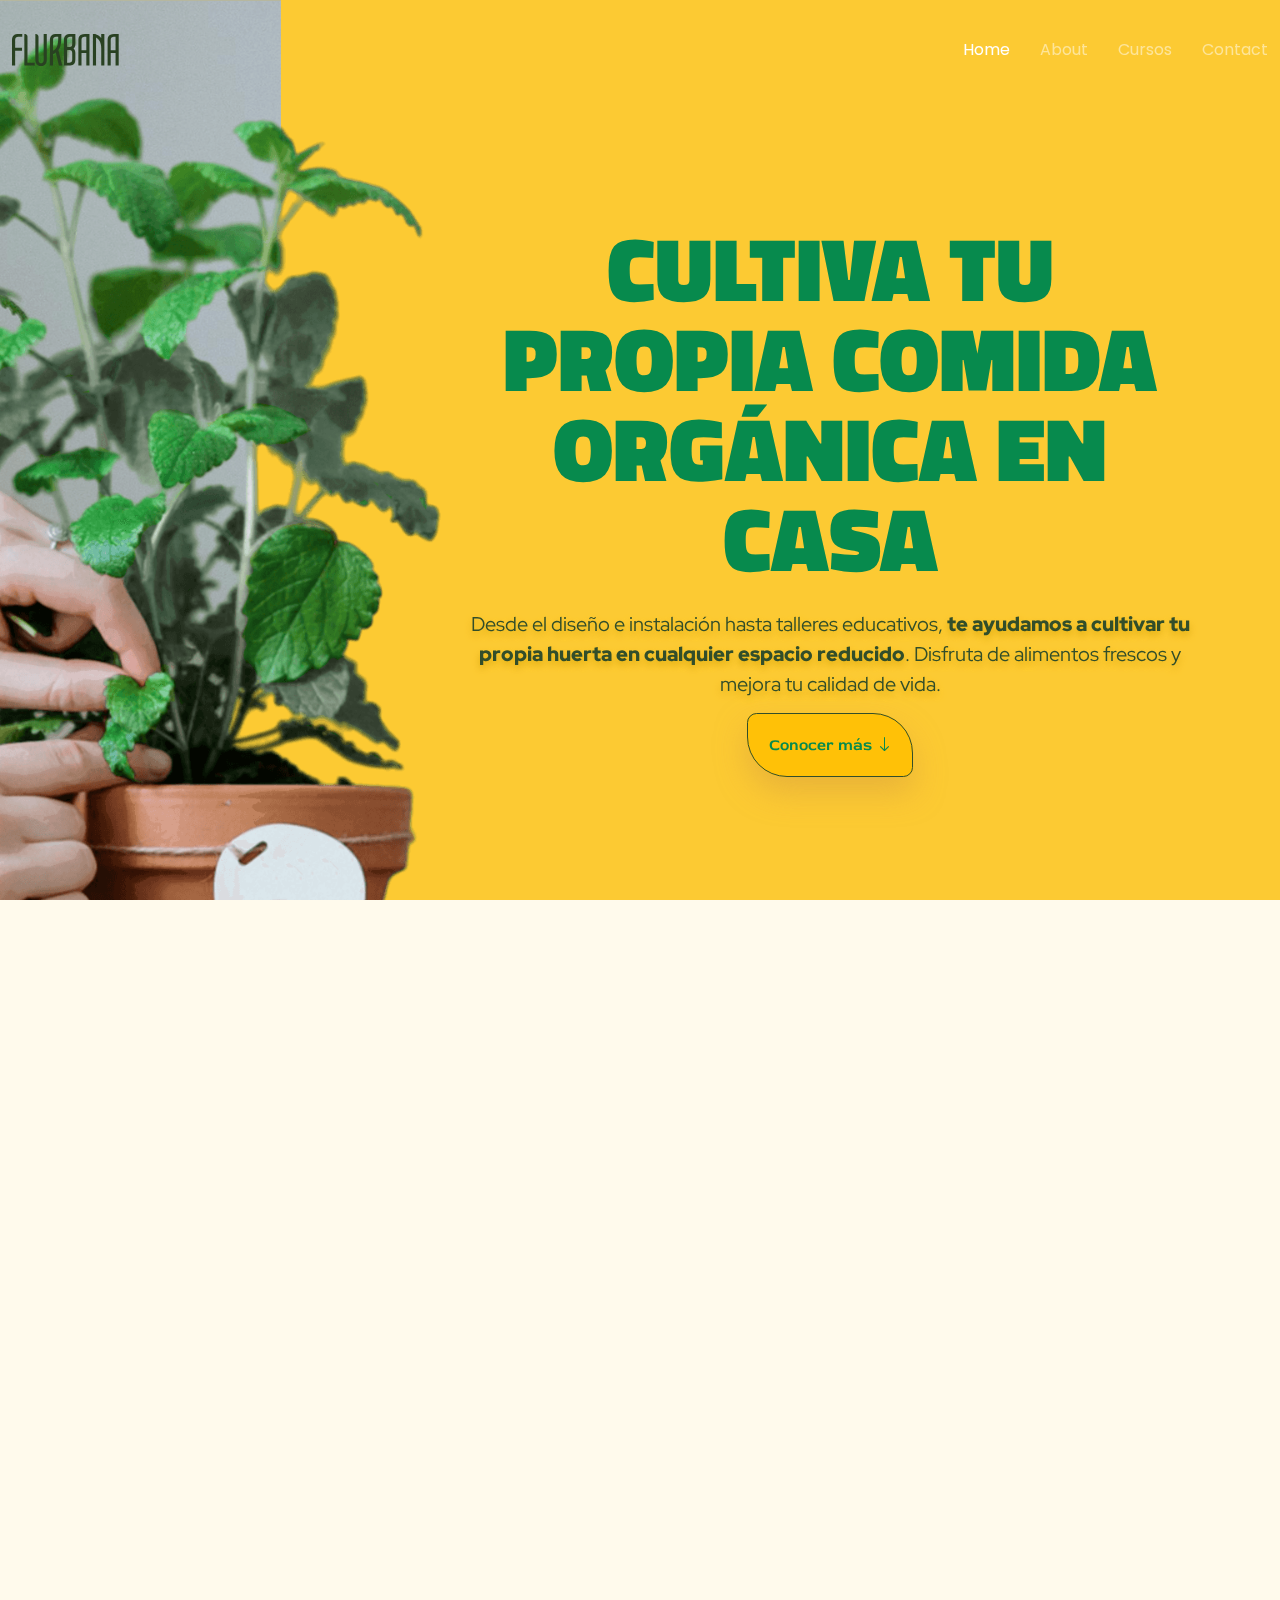
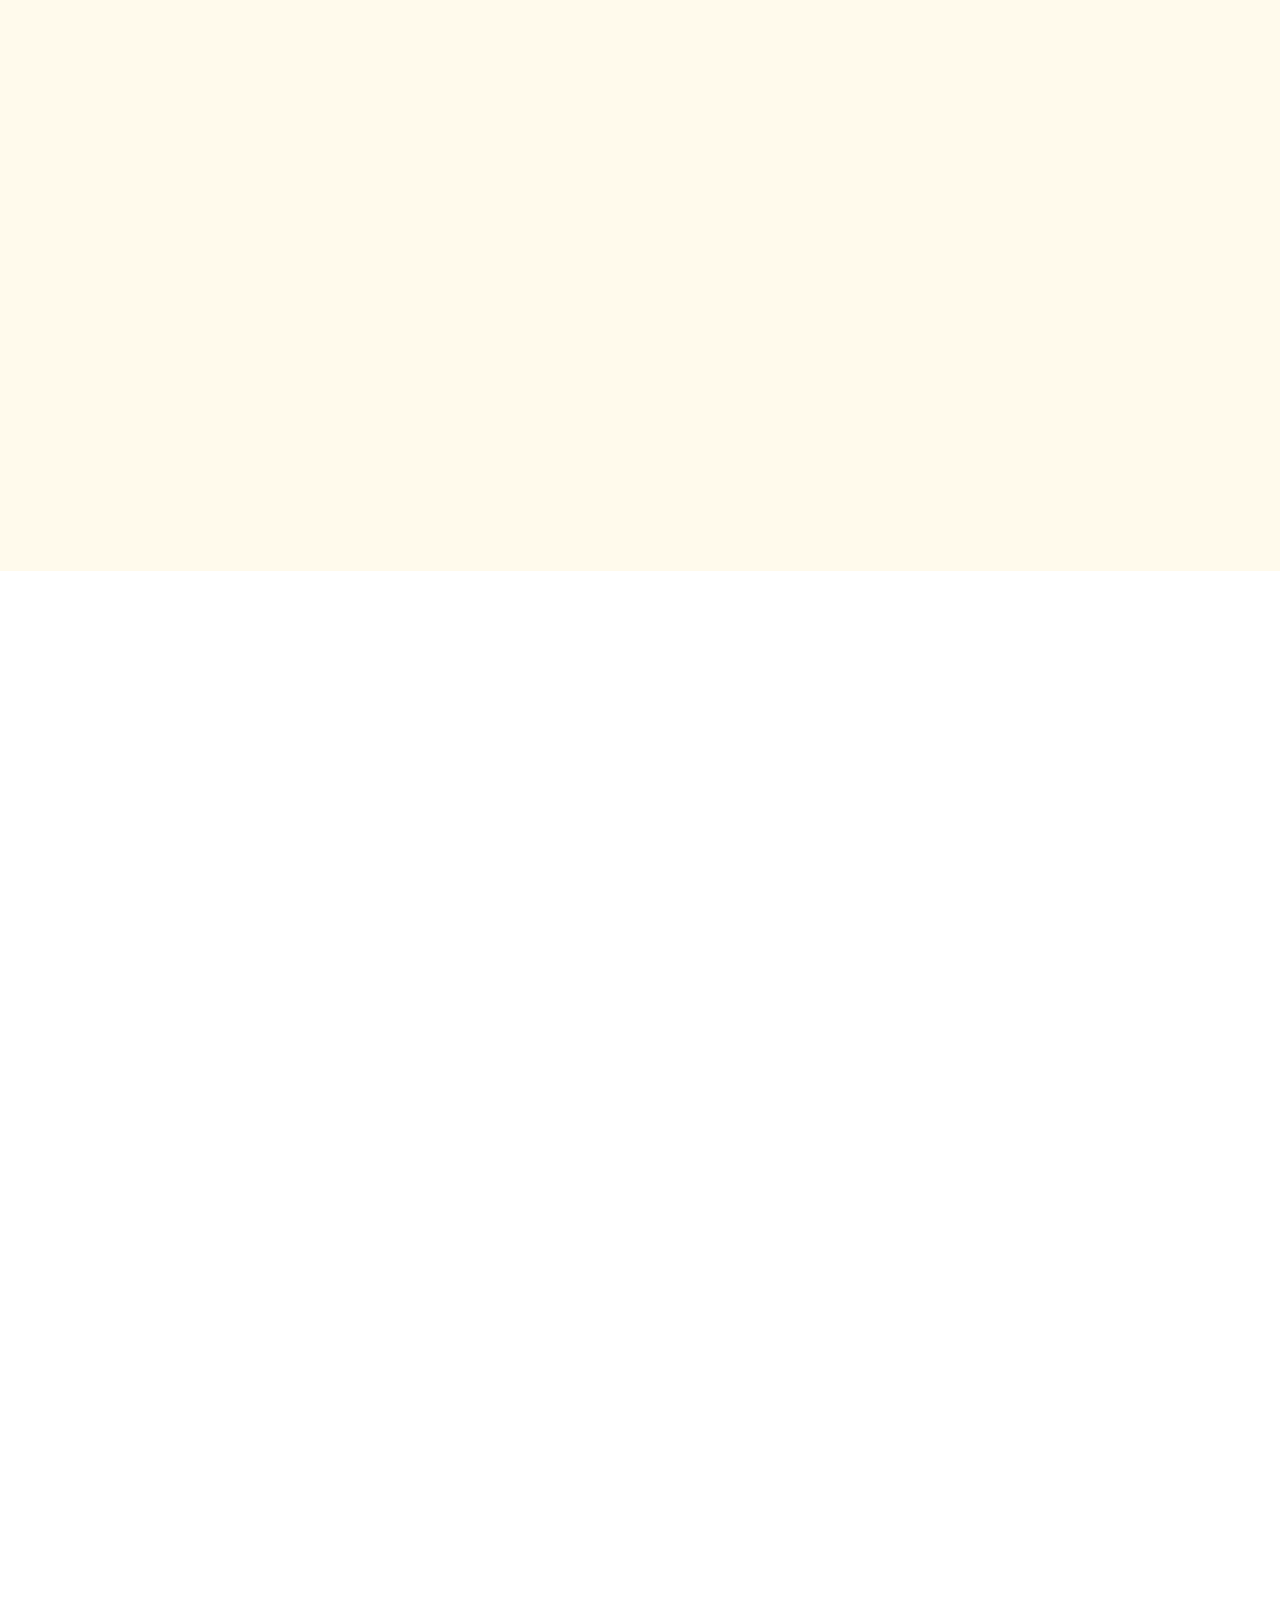
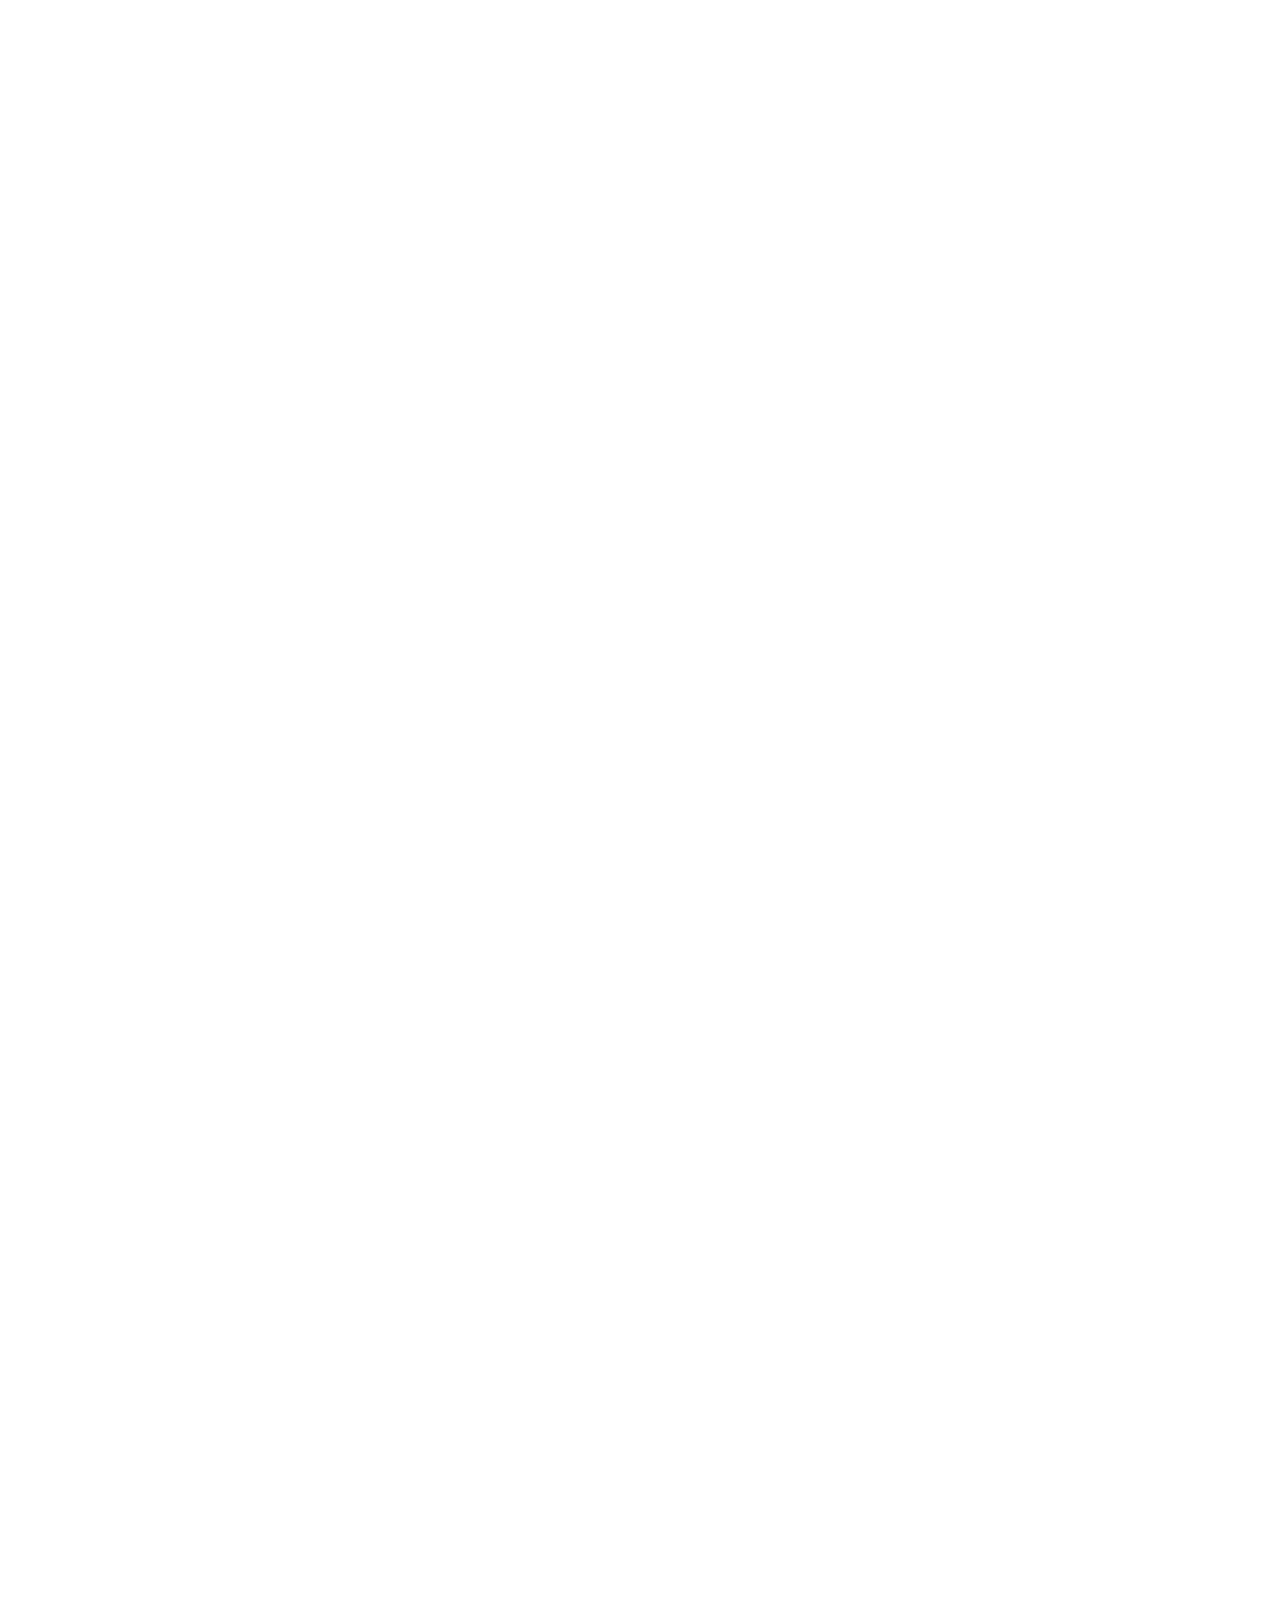
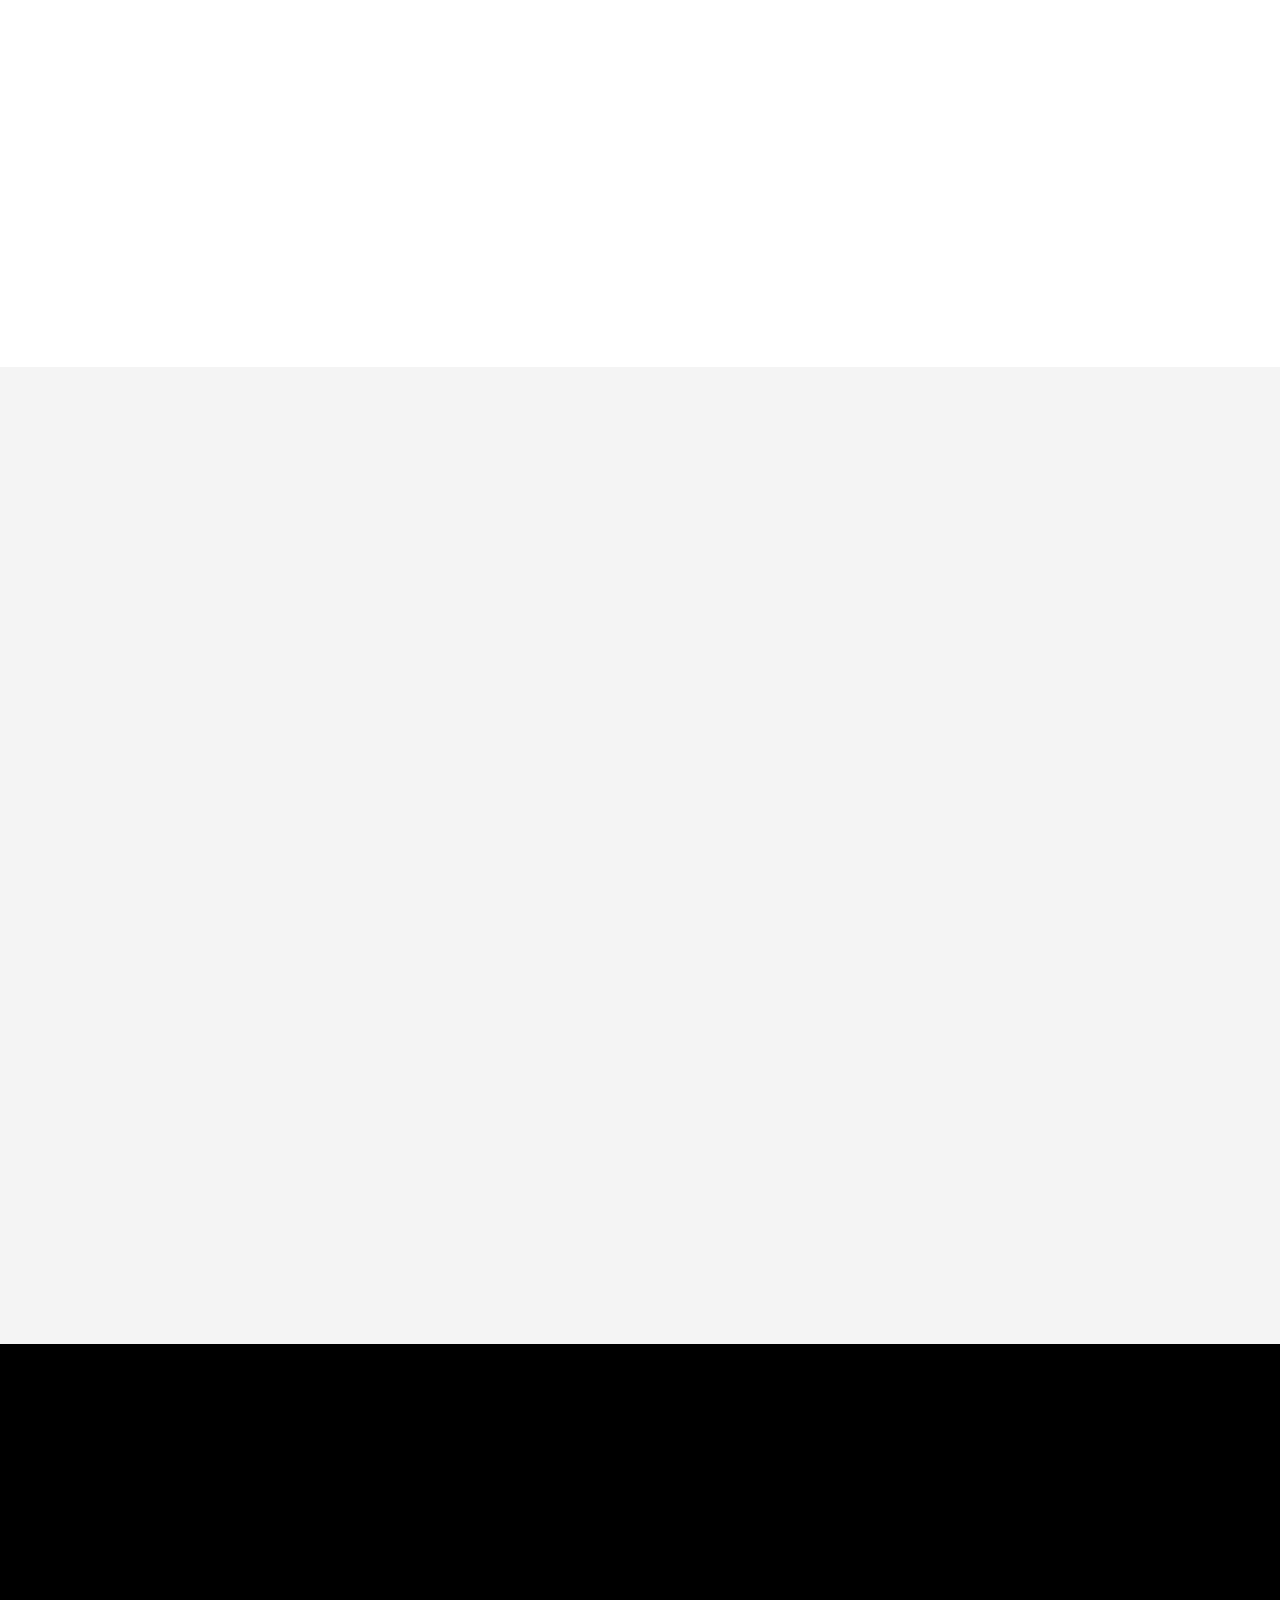
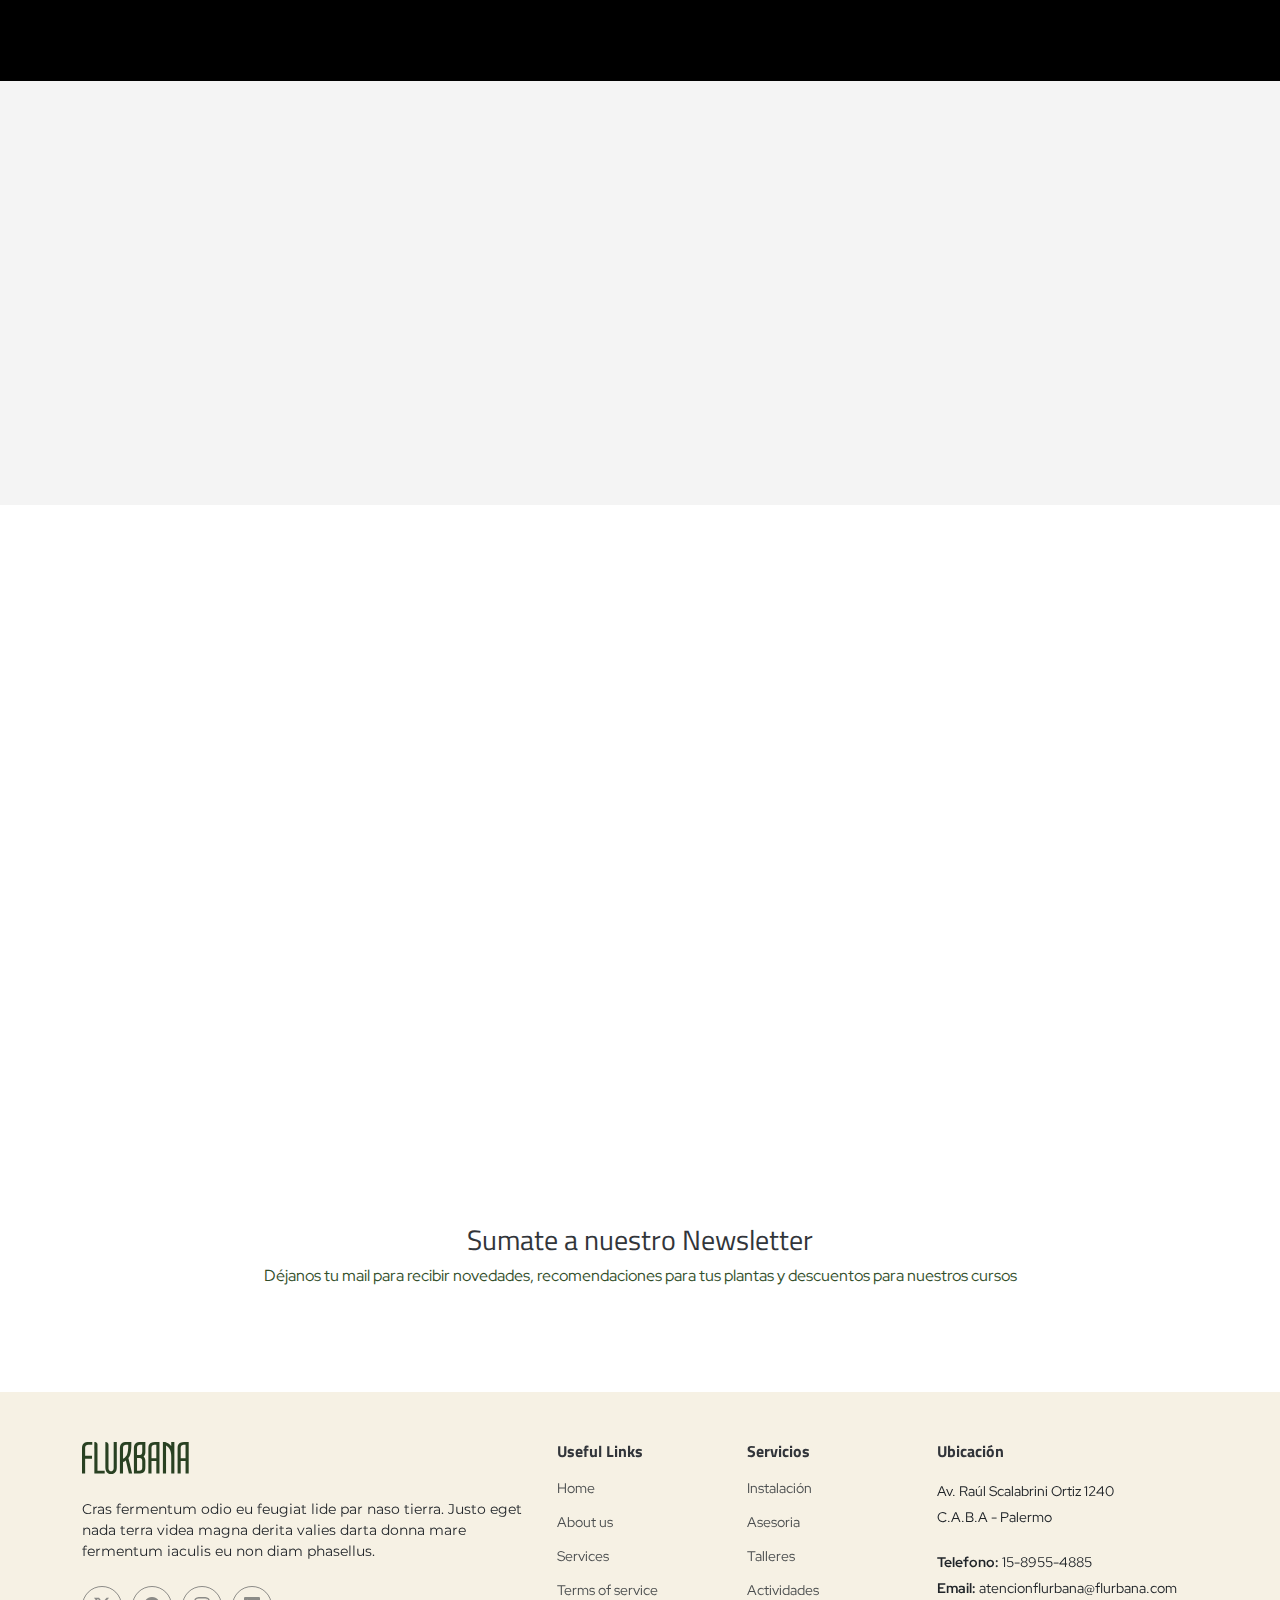
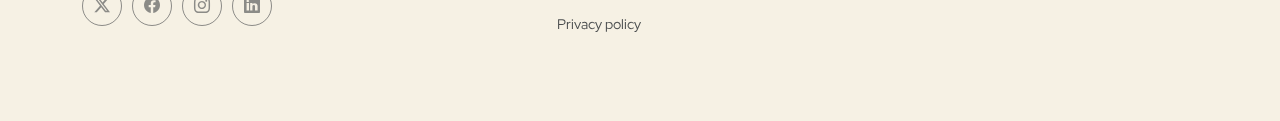
==== commit a2310b7b: "Add files via upload" ====
--- a/index.html
+++ b/index.html
@@ -51,13 +51,13 @@
         <ul>
           <li><a href="index.html#hero" class="">Home</a></li>
           <li><a href="index.html#about">About</a></li>
-          <li><a href="index.html#services">Services</a></li>
-          <li><a href="index.html#portfolio">Portfolio</a></li>
-          <li><a href="index.html#pricing">Pricing</a></li>
-          <li><a href="index.html#team">Team</a></li>
-          <li><a href="blog.html">Blog</a></li>
-          <li class="dropdown"><a href="#"><span>Dropdown</span> <i class="bi bi-chevron-down toggle-dropdown"></i></a>
-            <ul>
+          <li><a href="index.html#services">Cursos</a></li>
+          <!-- <li><a href="index.html#portfolio">Portfolio</a></li> -->
+          <!-- <li><a href="index.html#pricing">Pricing</a></li> -->
+          <!-- <li><a href="index.html#team">Team</a></li> -->
+          <!-- <li><a href="blog.html">Blog</a></li> -->
+          <!-- <li class="dropdown"><a href="#"><span>Dropdown</span> <i class="bi bi-chevron-down toggle-dropdown"></i></a> -->
+            <!-- <ul>
               <li><a href="#">Dropdown 1</a></li>
               <li class="dropdown"><a href="#"><span>Deep Dropdown</span> <i class="bi bi-chevron-down toggle-dropdown"></i></a>
                 <ul>
@@ -71,7 +71,7 @@
               <li><a href="#">Dropdown 2</a></li>
               <li><a href="#">Dropdown 3</a></li>
               <li><a href="#">Dropdown 4</a></li>
-            </ul>
+            </ul> -->
           </li>
           <li><a href="index.html#contact">Contact</a></li>
         </ul>
@@ -93,19 +93,14 @@
       <div class="container text-center">
         <div class="row justify-content-center">
           <div class="col-md-8 offset-md-4">
-            <h2 data-aos="fade-up" data-aos-delay="100">¿Huerta al <br>alcance <br>de tu mano?</h2>
-            <p data-aos="fade-up" data-aos-delay="200">En Flurbana te ayudamos a <span>crear y mantener tu propio huerto</span> en casa, sin importar el tamaño de tu espacio. 😉</p>
+            <h2 data-aos="fade-up" data-aos-delay="100">Cultiva Tu Propia Comida Orgánica en Casa</h2>
+            <p data-aos="fade-up" data-aos-delay="200">Desde el diseño e instalación hasta talleres educativos, <span> te ayudamos a cultivar tu propia huerta en cualquier espacio reducido</span>. Disfruta de alimentos frescos y mejora tu calidad de vida.</p>
           </div>
           <div class="col-lg-5 offset-md-4">
-              <a href="index.html#about" class="herobtn" data-aos="fade-up" data-aos-delay="300"><span>Conocer más </span><i class="bi bi-arrow-down"></i></a>    
+              <a href="index.html#about" class="btn-inscripcion herobtn" data-aos="fade-up" data-aos-delay="300"><span>Conocer más </span><i class="bi bi-arrow-down"></i></a>    
 
           </div>
-          <!-- <div class="col-lg-5 offset-md-3">
-            <form action="#" class="sign-up-form d-flex" data-aos="fade-up" data-aos-delay="300">
-              <input type="text" class="form-control" placeholder="Enter email address">
-              <input type="submit" class="btn btn-primary" value="Sign up"> -->
-            <!-- </form> -->
-          </div>
+          
         </div>
       </div>
 
@@ -188,7 +183,7 @@
           <div class="content text-center col-md-8 offset-md-2">
             <!-- <h3>About Us</h3> -->
             <h2>¿Cómo podemos ayudarte?</h2>
-            <p>Queremos acompañarte desde el inico de este crecimiento, fomentamos la agricultura urbana🪴</p>
+            <p>Queremos acompañarte desde el inico de este crecimiento, fomentamos la agricultura urbana</p>
             <!-- <a href="#" class="read-more"><span>Conocer más</span><i class="bi bi-arrow-right"></i></a> -->
           </div>
 
@@ -238,16 +233,16 @@
 
         
 
-        <!-- Features Section -->
-        <section id="features" class="features section">
+        
+        <!-- <section id="features" class="features section"> -->
 
           <!-- Section Title -->
-          <div class="container section-title" data-aos="fade-up">
+          <!-- <div class="container section-title" data-aos="fade-up">
             <h2>Nuestros cursos</h2>
             <p>Aprendé sobre jardineria junto a nosotoros, de manera facil y práctica 😁</p>
-          </div><!-- End Section Title -->
+          </div>End Section Title -->
     
-          <div class="container">
+          <!-- <div class="container"> -->
     
             <!-- <div class="row gy-4 align-items-center features-item">
               <div class="col-lg-5 order-2 order-lg-1" data-aos="fade-up" data-aos-delay="200">
@@ -265,51 +260,15 @@
                 </div>
               </div>
             </div> -->
-            <!-- Features Item -->
-    
-            <div class="row gy-4 align-items-stretch justify-content-between features-item ">
-              <div class="col-lg-6 d-flex align-items-center features-img-bg" data-aos="zoom-out">
-                <img src="assets/img/cardcurso2.png" class="img-fluid" alt="">
-              </div>
-              <div class="col-lg-5 d-flex justify-content-center flex-column" data-aos="fade-up">
-                <h3>Taller TuVerde</h3>
-                <p>Cupiditate placeat cupiditate placeat est ipsam culpa. Delectus quia minima quod. Sunt saepe odit aut quia voluptatem hic voluptas dolor doloremque.</p>
-                <ul>
-                  <li><i class="bi bi-check"></i> <span>Ullamco laboris nisi ut aliquip ex ea commodo consequat.</span></li>
-                  <li><i class="bi bi-check"></i><span> Duis aute irure dolor in reprehenderit in voluptate velit.</span></li>
-                  <li><i class="bi bi-check"></i> <span>Facilis ut et voluptatem aperiam. Autem soluta ad fugiat</span>.</li>
-                </ul>
-                <a href="services-details.html" class="btn btn-get-started align-self-start">Más info</a>
-              </div>
-            </div><!-- Features Item -->
-
-            <div class="row gy-4 align-items-stretch justify-content-between features-item ">
-              <div class="col-lg-6 d-flex align-items-center features-img-bg" data-aos="zoom-out">
-                <img src="assets/img/cardcurso.jpg" class="img-fluid" alt="">
-              </div>
-              <div class="col-lg-5 d-flex justify-content-center flex-column" data-aos="fade-up">
-                <h3>Otro Taller</h3>
-                <p>Cupiditate placeat cupiditate placeat est ipsam culpa. Delectus quia minima quod. Sunt saepe odit aut quia voluptatem hic voluptas dolor doloremque.</p>
-                <ul>
-                  <li><i class="bi bi-check"></i> <span>Ullamco laboris nisi ut aliquip ex ea commodo consequat.</span></li>
-                  <li><i class="bi bi-check"></i><span> Duis aute irure dolor in reprehenderit in voluptate velit.</span></li>
-                  <li><i class="bi bi-check"></i> <span>Facilis ut et voluptatem aperiam. Autem soluta ad fugiat</span>.</li>
-                </ul>
-                <a href="services-details.html" class="btn btn-get-started align-self-start">Más info</a>
-              </div>
-            </div><!-- Features Item -->
-    
-          </div>
-    
-        </section><!-- /Features Section -->
+            
 
         <!-- Pricing Section -->
         <section id="pricing" class="pricing section">
 
           <!-- Section Title -->
           <div class="container section-title" data-aos="fade-up">
-            <h2>Pricing</h2>
-            <p>Necessitatibus eius consequatur ex aliquid fuga eum quidem sint consectetur velit</p>
+            <h2>Nuestros Cursos</h2>
+            <p>Te invitamos a aprovechar nuestros cursos para desarrollar habilidades de jardinería y aprender sobre diferentes cultivos.</p>
           </div><!-- End Section Title -->
     
           <div class="container" data-aos="zoom-in" data-aos-delay="100">
@@ -317,57 +276,57 @@
             <div class="row g-4">
     
               <div class="col-lg-4">
-                <div class="pricing-item">
-                  <h3>Free Plan</h3>
-                  <div class="icon">
+                <div class="pricing-item pricing-item-a">
+                  <h3>Sustentabilidad</h3>
+                  <!-- <div class="icon">
                     <i class="bi bi-box"></i>
-                  </div>
-                  <h4><sup>$</sup>0<span> / month</span></h4>
+                  </div> -->
+                  <h4><sup>$</sup>18.000</h4>
+                  <p>Implementar prácticas como el compostaje reduciendo y creación de abono natural para tus plantas.</p>
                   <ul>
-                    <li><i class="bi bi-check"></i> <span>Quam adipiscing vitae proin</span></li>
-                    <li><i class="bi bi-check"></i> <span>Nec feugiat nisl pretium</span></li>
-                    <li><i class="bi bi-check"></i> <span>Nulla at volutpat diam uteera</span></li>
-                    <li class="na"><i class="bi bi-x"></i> <span>Pharetra massa massa ultricies</span></li>
-                    <li class="na"><i class="bi bi-x"></i> <span>Massa ultricies mi quis hendrerit</span></li>
+                    <li><i class="bi bi-check"></i> <span>Presencial</span></li>
+                    <li><i class="bi bi-check"></i> <span>Acceso a guías y tutoriales</span></li>
+                    <li><i class="bi bi-check"></i> <span>Acceso a comunidad de jardineros urbanos</span></li>
+                    <li><i class="bi bi-check"></i> <span>Certificado</span></li>
                   </ul>
-                  <div class="text-center"><a href="#" class="buy-btn">Buy Now</a></div>
+                  <div class="text-center"><a href="#" class="btn-inscripcion ">Saber más</a></div>
                 </div>
               </div><!-- End Pricing Item -->
     
               <div class="col-lg-4">
                 <div class="pricing-item featured">
-                  <h3>Business Plan</h3>
-                  <div class="icon">
+                  <h3>Taller TuVerde</h3>
+                  <!-- <div class="icon">
                     <i class="bi bi-rocket"></i>
-                  </div>
+                  </div> -->
     
-                  <h4><sup>$</sup>29<span> / month</span></h4>
+                  <h4><sup>$</sup>28.999</h4>
+                  <p>Implementar prácticas como el compostaje reduciendo y creación de abono natural para tus plantas.</p>
                   <ul>
-                    <li><i class="bi bi-check"></i> <span>Quam adipiscing vitae proin</span></li>
-                    <li><i class="bi bi-check"></i> <span>Nec feugiat nisl pretium</span></li>
-                    <li><i class="bi bi-check"></i> <span>Nulla at volutpat diam uteera</span></li>
-                    <li><i class="bi bi-check"></i> <span>Pharetra massa massa ultricies</span></li>
-                    <li><i class="bi bi-check"></i> <span>Massa ultricies mi quis hendrerit</span></li>
+                    <li><i class="bi bi-check"></i> <span>Presencial</span></li>
+                    <li><i class="bi bi-check"></i> <span>Materiales incluidos</span></li>
+                    <li><i class="bi bi-check"></i> <span>Acceso a guías y tutoriales</span></li>
+                    <li><i class="bi bi-check"></i> <span>Certificado</span></li>
                   </ul>
-                  <div class="text-center"><a href="#" class="buy-btn">Buy Now</a></div>
+                  <div class="text-center"><a href="#" class="btn-inscripcion ">Saber más</a></div>
                 </div>
               </div><!-- End Pricing Item -->
     
               <div class="col-lg-4">
-                <div class="pricing-item">
-                  <h3>Developer Plan</h3>
-                  <div class="icon">
+                <div class="pricing-item pricing-item-a">
+                  <h3>Plantas Ideales</h3>
+                  <!-- <div class="icon">
                     <i class="bi bi-send"></i>
-                  </div>
-                  <h4><sup>$</sup>49<span> / month</span></h4>
+                  </div> -->
+                  <h4><sup>$</sup>12.000</h4>
+                  <p>Conocé sobre cuales son las plantas adecuadas según el espacio, tipo de cuidado y cuales son sus beneficios</p>
                   <ul>
-                    <li><i class="bi bi-check"></i> <span>Quam adipiscing vitae proin</span></li>
-                    <li><i class="bi bi-check"></i> <span>Nec feugiat nisl pretium</span></li>
-                    <li><i class="bi bi-check"></i> <span>Nulla at volutpat diam uteera</span></li>
-                    <li><i class="bi bi-check"></i> <span>Pharetra massa massa ultricies</span></li>
-                    <li><i class="bi bi-check"></i> <span>Massa ultricies mi quis hendrerit</span></li>
+                    <li><i class="bi bi-check"></i> <span>Virtual</span></li>
+                    <li><i class="bi bi-check"></i> <span>Acceso a guías y tutoriales</span></li>
+                    <li><i class="bi bi-check"></i> <span>Acceso a comunidad de jardineros urbanos</span></li>
+                    <li><i class="bi bi-check"></i> <span>Certificado</span></li>
                   </ul>
-                  <div class="text-center"><a href="#" class="buy-btn">Buy Now</a></div>
+                  <div class="text-center"><a href="#" class="btn-inscripcion ">Saber más</a></div>
                 </div>
               </div><!-- End Pricing Item -->
     
@@ -375,7 +334,7 @@
     
           </div>
     
-        </section>/Pricing Section
+        </section>
 
 
     <!-- Services Section -->
@@ -579,45 +538,6 @@
     </section><!-- /Portfolio Section -->
 
 
-
-
-
-<!-- Clients Section -->
-<section id="clients" class="clients section">
-
-  <div class="container" data-aos="fade-up">
-
-    <div class="row gy-4">
-
-      <div class="col-xl-2 col-md-3 col-6 client-logo">
-        <img src="assets/img/clients/client-1.png" class="img-fluid" alt="">
-      </div><!-- End Client Item -->
-
-      <div class="col-xl-2 col-md-3 col-6 client-logo">
-        <img src="assets/img/clients/client-2.png" class="img-fluid" alt="">
-      </div><!-- End Client Item -->
-
-      <div class="col-xl-2 col-md-3 col-6 client-logo">
-        <img src="assets/img/clients/client-3.png" class="img-fluid" alt="">
-      </div><!-- End Client Item -->
-
-      <div class="col-xl-2 col-md-3 col-6 client-logo">
-        <img src="assets/img/clients/client-4.png" class="img-fluid" alt="">
-      </div><!-- End Client Item -->
-
-      <div class="col-xl-2 col-md-3 col-6 client-logo">
-        <img src="assets/img/clients/client-5.png" class="img-fluid" alt="">
-      </div><!-- End Client Item -->
-
-      <div class="col-xl-2 col-md-3 col-6 client-logo">
-        <img src="assets/img/clients/client-6.png" class="img-fluid" alt="">
-      </div><!-- End Client Item -->
-
-    </div>
-
-  </div>
-
-</section>
 
     <!-- Team Section -->
     <section id="team" class="team section">
@@ -1003,100 +923,18 @@
 
     </section><!-- /Recent Posts Section -->
 
-    <!-- Contact Section -->
-    <section id="contact" class="contact section">
-
-      <!-- Section Title -->
-      <div class="container section-title" data-aos="fade-up">
-        <h2>Contact</h2>
-        <p>Necessitatibus eius consequatur ex aliquid fuga eum quidem sint consectetur velit</p>
-      </div><!-- End Section Title -->
-
-      <div class="container" data-aos="fade-up" data-aos-delay="100">
-
-        <div class="row gy-4">
-
-          <div class="col-lg-6">
-
-            <div class="row gy-4">
-              <div class="col-md-6">
-                <div class="info-item" data-aos="fade" data-aos-delay="200">
-                  <i class="bi bi-geo-alt"></i>
-                  <h3>Address</h3>
-                  <p>A108 Adam Street</p>
-                  <p>New York, NY 535022</p>
-                </div>
-              </div><!-- End Info Item -->
-
-              <div class="col-md-6">
-                <div class="info-item" data-aos="fade" data-aos-delay="300">
-                  <i class="bi bi-telephone"></i>
-                  <h3>Call Us</h3>
-                  <p>+1 5589 55488 55</p>
-                  <p>+1 6678 254445 41</p>
-                </div>
-              </div><!-- End Info Item -->
-
-              <div class="col-md-6">
-                <div class="info-item" data-aos="fade" data-aos-delay="400">
-                  <i class="bi bi-envelope"></i>
-                  <h3>Email Us</h3>
-                  <p>info@example.com</p>
-                  <p>contact@example.com</p>
-                </div>
-              </div><!-- End Info Item -->
-
-              <div class="col-md-6">
-                <div class="info-item" data-aos="fade" data-aos-delay="500">
-                  <i class="bi bi-clock"></i>
-                  <h3>Open Hours</h3>
-                  <p>Monday - Friday</p>
-                  <p>9:00AM - 05:00PM</p>
-                </div>
-              </div><!-- End Info Item -->
-
-            </div>
-
-          </div>
-
-          <div class="col-lg-6">
-            <form action="forms/contact.php" method="post" class="php-email-form" data-aos="fade-up" data-aos-delay="200">
-              <div class="row gy-4">
-
-                <div class="col-md-6">
-                  <input type="text" name="name" class="form-control" placeholder="Your Name" required="">
-                </div>
-
-                <div class="col-md-6 ">
-                  <input type="email" class="form-control" name="email" placeholder="Your Email" required="">
-                </div>
-
-                <div class="col-md-12">
-                  <input type="text" class="form-control" name="subject" placeholder="Subject" required="">
-                </div>
-
-                <div class="col-md-12">
-                  <textarea class="form-control" name="message" rows="6" placeholder="Message" required=""></textarea>
-                </div>
-
-                <div class="col-md-12 text-center">
-                  <div class="loading">Loading</div>
-                  <div class="error-message"></div>
-                  <div class="sent-message">Your message has been sent. Thank you!</div>
-
-                  <button type="submit">Send Message</button>
-                </div>
-
-              </div>
-            </form>
-          </div><!-- End Contact Form -->
-
-        </div>
-
-      </div>
-
-    </section><!-- /Contact Section -->
-
+
+    <!-- NEWSLETTER -->
+    <section class="newsletter text-center">
+      <h3>Sumate a nuestro Newsletter</h3>
+      <p>Déjanos tu mail para recibir novedades, recomendaciones para tus plantas y descuentos para nuestros cursos</p>
+    <div class="col-lg-5 offset-md-3">
+      <form action="#" class="sign-up-form d-flex" data-aos="fade-up" data-aos-delay="300">
+        <input type="text" class="form-control" placeholder="mail">
+        <input type="submit" class="btn btn-in btn-warning" value="Suscribirme">
+      </form>
+    </div>
+  </section>
 <!-- Stats Section -->
 <!-- <section id="stats" class="stats section">
 
@@ -1152,7 +990,8 @@
       <div class="row gy-4">
         <div class="col-lg-5 col-md-12 footer-about">
           <a href="index.html" class="logo d-flex align-items-center">
-            <span class="sitename">Append</span>
+            <!-- <span class="sitename">Append</span> -->
+            <img src="assets/img/flurbana_marca.svg" alt="">
           </a>
           <p>Cras fermentum odio eu feugiat lide par naso tierra. Justo eget nada terra videa magna derita valies darta donna mare fermentum iaculis eu non diam phasellus.</p>
           <div class="social-links d-flex mt-4">
@@ -1175,38 +1014,36 @@
         </div>
 
         <div class="col-lg-2 col-6 footer-links">
-          <h4>Our Services</h4>
+          <h4>Servicios</h4>
           <ul>
-            <li><a href="#">Web Design</a></li>
-            <li><a href="#">Web Development</a></li>
-            <li><a href="#">Product Management</a></li>
-            <li><a href="#">Marketing</a></li>
-            <li><a href="#">Graphic Design</a></li>
+            <li><a href="#">Instalación</a></li>
+            <li><a href="#">Asesoria</a></li>
+            <li><a href="#">Talleres</a></li>
+            <li><a href="#">Actividades</a></li>
           </ul>
         </div>
 
         <div class="col-lg-3 col-md-12 footer-contact text-center text-md-start">
-          <h4>Contact Us</h4>
-          <p>A108 Adam Street</p>
-          <p>New York, NY 535022</p>
-          <p>United States</p>
-          <p class="mt-4"><strong>Phone:</strong> <span>+1 5589 55488 55</span></p>
-          <p><strong>Email:</strong> <span>info@example.com</span></p>
+          <h4>Ubicación</h4>
+          <p>Av. Raúl Scalabrini Ortiz 1240</p>
+          <p>C.A.B.A - Palermo</p>
+          <p class="mt-4"><strong>Telefono:</strong> <span>15-8955-4885</span></p>
+          <p><strong>Email:</strong> <span>atencionflurbana@flurbana.com</span></p>
         </div>
 
       </div>
     </div>
 
-    <div class="container copyright text-center mt-4">
+    <!-- <div class="container copyright text-center mt-4">
       <p>© <span>Copyright</span> <strong class="sitename">Append</strong> <span>All Rights Reserved</span></p>
-      <div class="credits">
+      <div class="credits"> -->
         <!-- All the links in the footer should remain intact. -->
         <!-- You can delete the links only if you've purchased the pro version. -->
         <!-- Licensing information: https://bootstrapmade.com/license/ -->
         <!-- Purchase the pro version with working PHP/AJAX contact form: [buy-url] -->
-        Designed by <a href="https://bootstrapmade.com/">BootstrapMade</a>
-      </div>
-    </div>
+        <!-- Designed by <a href="https://bootstrapmade.com/">BootstrapMade</a>
+      </div>
+    </div> -->
 
   </footer>
 
--- a/assets/css/main.css
+++ b/assets/css/main.css
@@ -844,7 +844,13 @@
 # Clients Section
 --------------------------------------------------------------*/
 .clients {
-  padding: 20px 0;
+  /* margin-inline: 2rem; */
+  margin: 3rem 2rem;
+  /* padding: 20px 30px; */
+  border-radius: 1rem;
+  background-color:#92b948;
+  box-shadow: 0px 10px 50px rgba(68, 40, 4, 0.158);
+  font-size: 18px;
 }
 
 .clients .client-logo {
@@ -852,10 +858,11 @@
   justify-content: center;
   align-items: center;
   overflow: hidden;
+  color: #324E2A;
 }
 
 .clients .client-logo img {
-  padding: 20px 40px;
+  /* padding: 20px 40px; */
   max-width: 90%;
   transition: 0.3s;
   opacity: 0.5;
@@ -869,7 +876,7 @@
 
 @media (max-width: 640px) {
   .clients .client-logo img {
-    padding: 20px;
+    /* padding: 20px; */
   }
 }
 
@@ -1516,7 +1523,7 @@
 --------------------------------------------------------------*/
 .faq{
 background-color: #FFFAEC;
-padding-top: 0;
+padding-top: 120px;
 }
 
 .faq .content h3 {
@@ -2655,6 +2662,12 @@
 /* .services-details-page{
   background-color: #FFFAEC;
 } */
+.main-services section{
+ background-color: #FFFAEC;
+}
+.main-services .beneficios{
+  background-color: #eeb50b;
+}
  .heading h5{
   color: #059652;
   margin-bottom: 0;
@@ -2665,6 +2678,7 @@
  }
  .heading p{
   margin-bottom: 3rem;
+  color: #843114;
  }
  .heading p span{
   display: block;
@@ -2688,7 +2702,16 @@
  .heading img{
   width: 550px;
  }
+ .fotoprofe{
+  width: 70%;
+ }
+ #sub-detalle{
+  color: #078A4D;
+  font-weight: 700;
+  font-size: 30px;
+}
  @media (max-width: 1199px){
+  
   img-taller{
     text-align: center;
   }
@@ -2785,8 +2808,9 @@
 }
 
 .service-details .help-box {
-  background-color: var(--accent-color);
+  /* background-color: var(--accent-color); */
   color: var(--contrast-color);
+  color: #843114 ;
   margin-top: 30px;
   padding: 30px 15px;
 }
@@ -2798,7 +2822,8 @@
 
 .service-details .help-box h4,
 .service-details .help-box a {
-  color: var(--contrast-color);
+  color: #843114;
+  font-weight: 600;
 }
 
 .service-details .services-img {
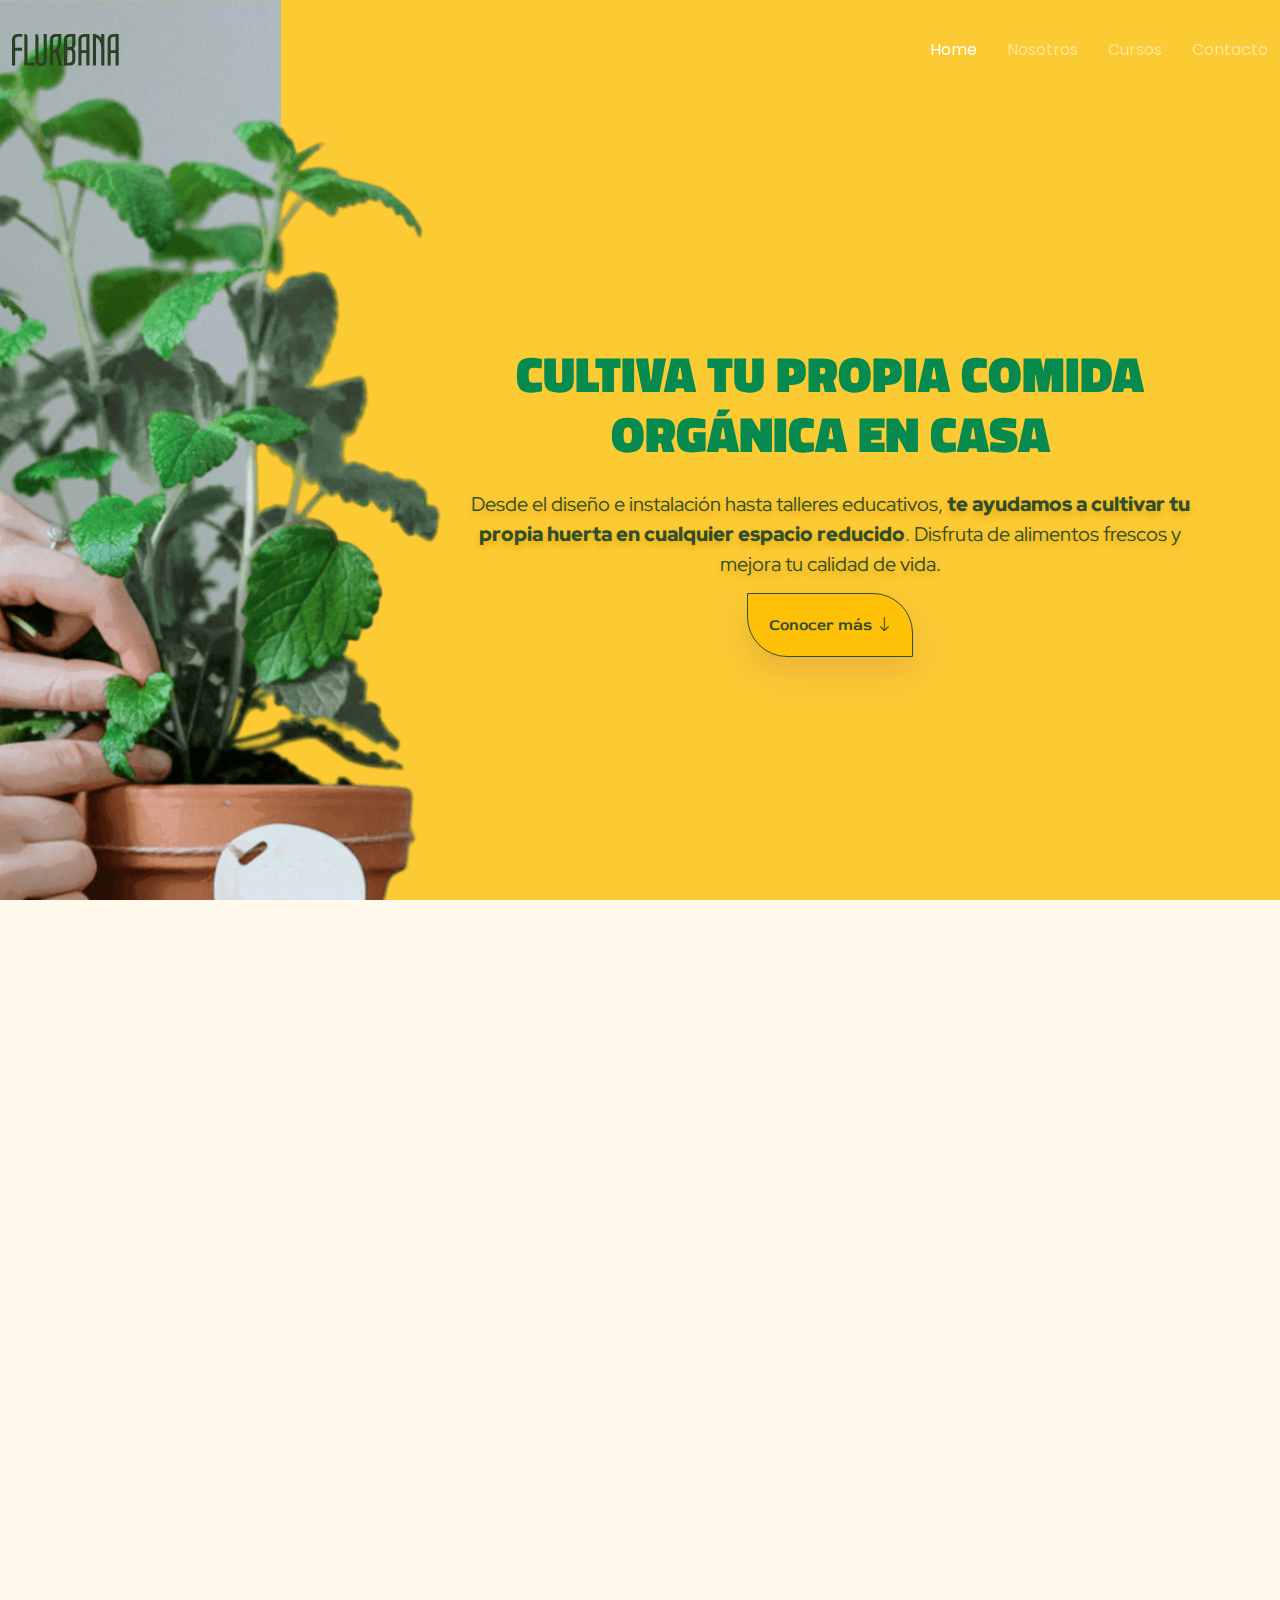
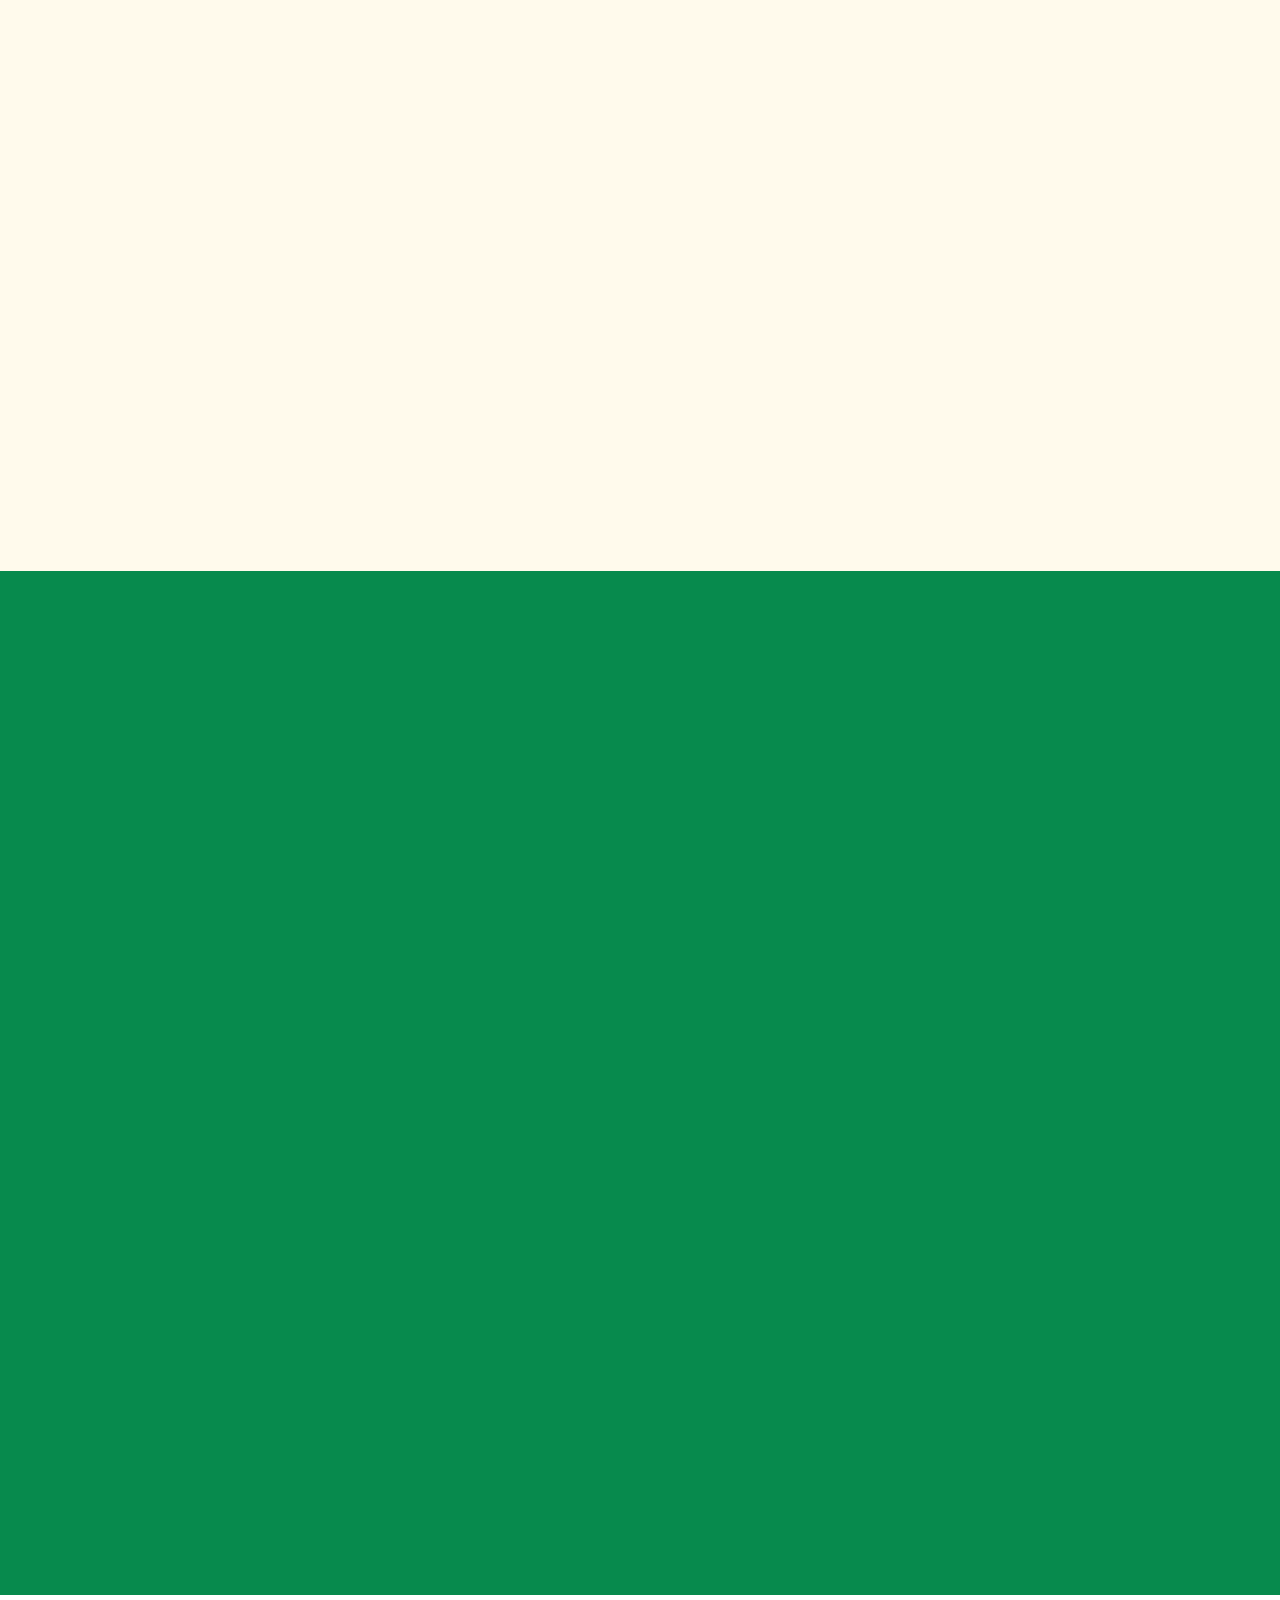
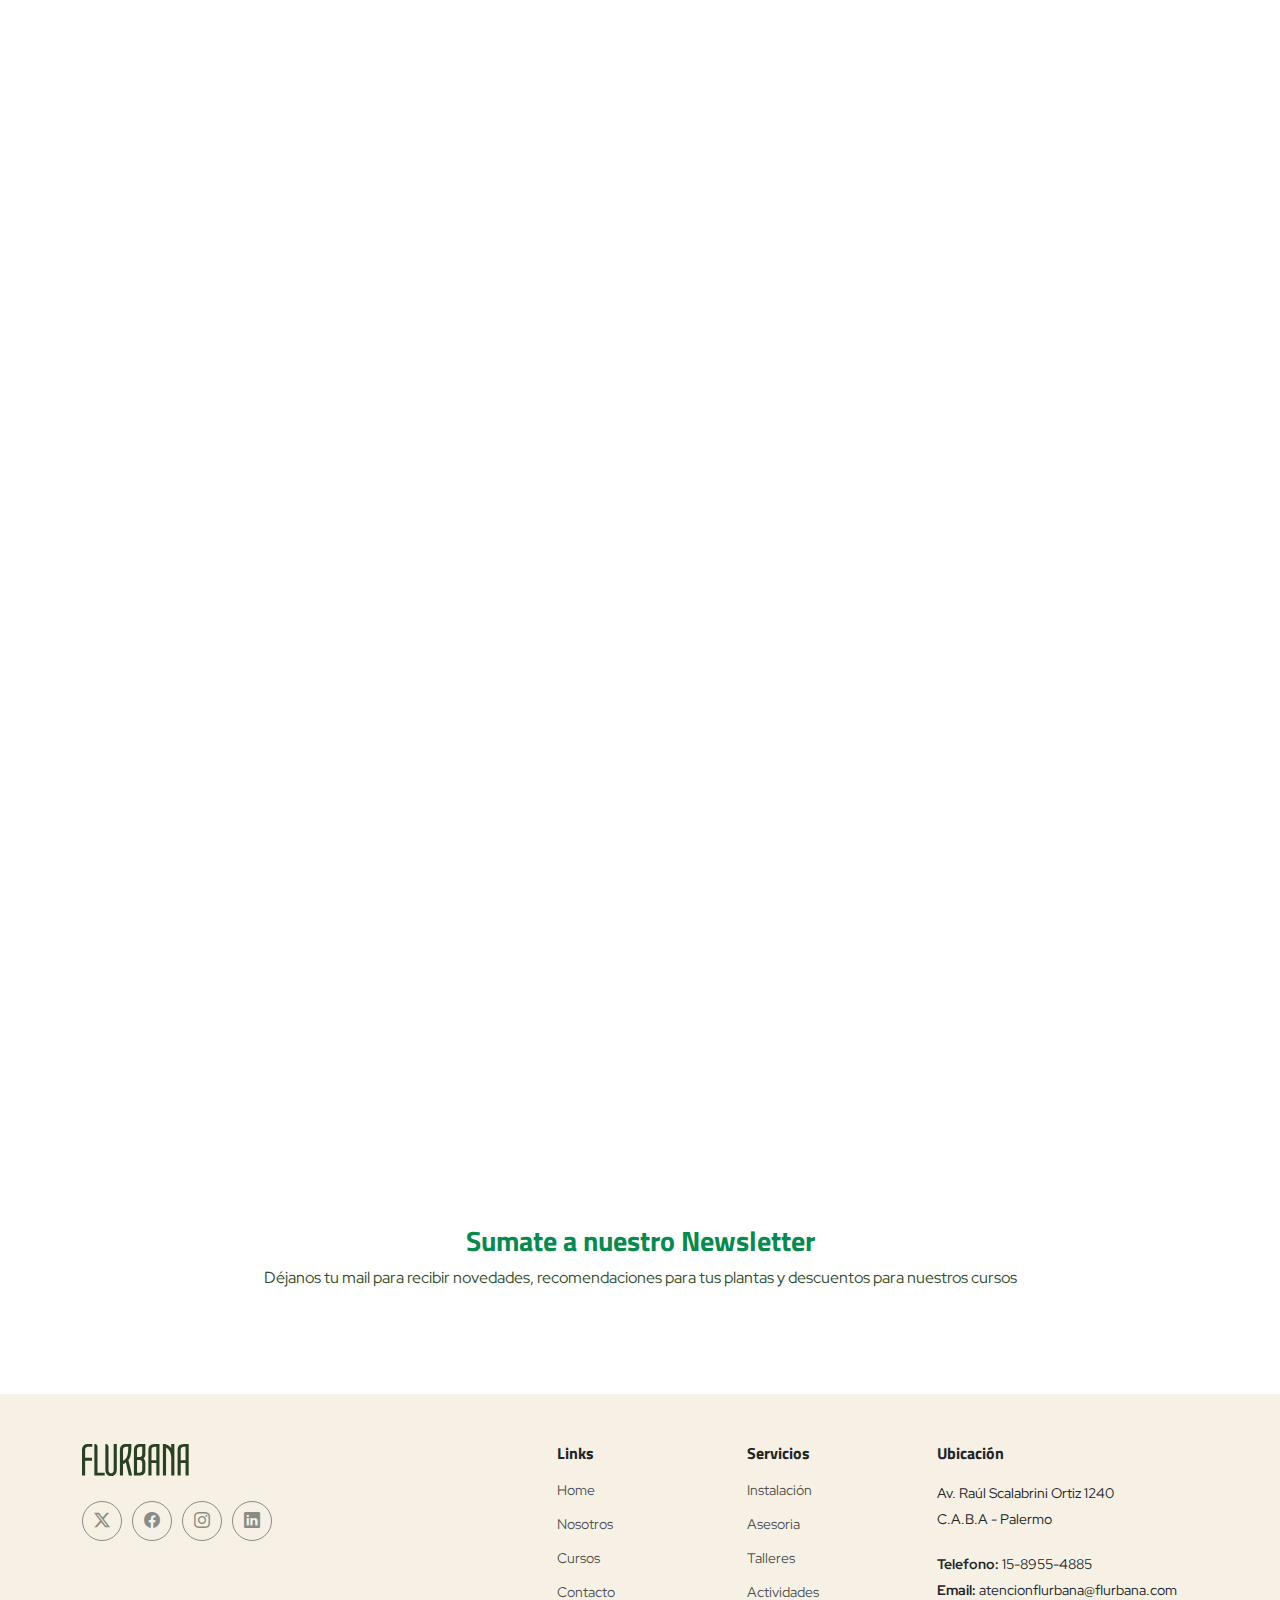
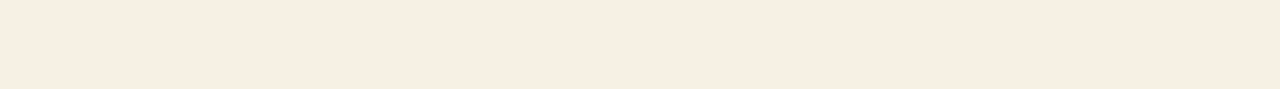
==== commit 0a6b4965: "Add files via upload" ====
--- a/index.html
+++ b/index.html
@@ -50,8 +50,8 @@
       <nav id="navmenu" class="navmenu">
         <ul>
           <li><a href="index.html#hero" class="">Home</a></li>
-          <li><a href="index.html#about">About</a></li>
-          <li><a href="index.html#services">Cursos</a></li>
+          <li><a href="index.html#about">Nosotros</a></li>
+          <li><a href="services-details.html">Cursos</a></li>
           <!-- <li><a href="index.html#portfolio">Portfolio</a></li> -->
           <!-- <li><a href="index.html#pricing">Pricing</a></li> -->
           <!-- <li><a href="index.html#team">Team</a></li> -->
@@ -73,7 +73,7 @@
               <li><a href="#">Dropdown 4</a></li>
             </ul> -->
           </li>
-          <li><a href="index.html#contact">Contact</a></li>
+          <li><a href="index.html#contact">Contacto</a></li>
         </ul>
         <i class="mobile-nav-toggle d-xl-none bi bi-list"></i>
       </nav>
@@ -289,7 +289,7 @@
                     <li><i class="bi bi-check"></i> <span>Acceso a comunidad de jardineros urbanos</span></li>
                     <li><i class="bi bi-check"></i> <span>Certificado</span></li>
                   </ul>
-                  <div class="text-center"><a href="#" class="btn-inscripcion ">Saber más</a></div>
+                  <div class="text-center"><a href="services-details.html" class="btn-inscripcion ">Saber más</a></div>
                 </div>
               </div><!-- End Pricing Item -->
     
@@ -308,7 +308,7 @@
                     <li><i class="bi bi-check"></i> <span>Acceso a guías y tutoriales</span></li>
                     <li><i class="bi bi-check"></i> <span>Certificado</span></li>
                   </ul>
-                  <div class="text-center"><a href="#" class="btn-inscripcion ">Saber más</a></div>
+                  <div class="text-center"><a href="services-details.html" class="btn-inscripcion ">Saber más</a></div>
                 </div>
               </div><!-- End Pricing Item -->
     
@@ -326,7 +326,7 @@
                     <li><i class="bi bi-check"></i> <span>Acceso a comunidad de jardineros urbanos</span></li>
                     <li><i class="bi bi-check"></i> <span>Certificado</span></li>
                   </ul>
-                  <div class="text-center"><a href="#" class="btn-inscripcion ">Saber más</a></div>
+                  <div class="text-center"><a href="services-details.html" class="btn-inscripcion ">Saber más</a></div>
                 </div>
               </div><!-- End Pricing Item -->
     
@@ -337,198 +337,50 @@
         </section>
 
 
-    <!-- Services Section -->
-    <section id="services" class="services section">
+   
+    <!-- Portfolio Section -->
+    <section id="portfolio" class="portfolio section">
 
       <!-- Section Title -->
       <div class="container section-title" data-aos="fade-up">
-        <h2>Services</h2>
-        <p>Necessitatibus eius consequatur ex aliquid fuga eum quidem sint consectetur velit</p>
+        <h2>Compartido por nuestra comunidad</h2>
       </div><!-- End Section Title -->
 
       <div class="container">
 
-        <div class="row gy-4">
-
-          <div class="col-lg-6 " data-aos="fade-up" data-aos-delay="100">
-            <div class="service-item d-flex">
-              <div class="icon flex-shrink-0"><i class="bi bi-briefcase"></i></div>
-              <div>
-                <h4 class="title"><a href="services-details.html" class="stretched-link">Lorem Ipsum</a></h4>
-                <p class="description">Voluptatum deleniti atque corrupti quos dolores et quas molestias excepturi sint occaecati cupiditate non provident</p>
-              </div>
-            </div>
-          </div>
-          <!-- End Service Item -->
-
-          <div class="col-lg-6 " data-aos="fade-up" data-aos-delay="200">
-            <div class="service-item d-flex">
-              <div class="icon flex-shrink-0"><i class="bi bi-card-checklist"></i></div>
-              <div>
-                <h4 class="title"><a href="services-details.html" class="stretched-link">Dolor Sitema</a></h4>
-                <p class="description">Minim veniam, quis nostrud exercitation ullamco laboris nisi ut aliquip ex ea commodo consequat tarad limino ata</p>
-              </div>
-            </div>
-          </div><!-- End Service Item -->
-
-          <div class="col-lg-6 " data-aos="fade-up" data-aos-delay="300">
-            <div class="service-item d-flex">
-              <div class="icon flex-shrink-0"><i class="bi bi-bar-chart"></i></div>
-              <div>
-                <h4 class="title"><a href="services-details.html" class="stretched-link">Sed ut perspiciatis</a></h4>
-                <p class="description">Duis aute irure dolor in reprehenderit in voluptate velit esse cillum dolore eu fugiat nulla pariatur</p>
-              </div>
-            </div>
-          </div><!-- End Service Item -->
-
-          <div class="col-lg-6 " data-aos="fade-up" data-aos-delay="400">
-            <div class="service-item d-flex">
-              <div class="icon flex-shrink-0"><i class="bi bi-binoculars"></i></div>
-              <div>
-                <h4 class="title"><a href="services-details.html" class="stretched-link">Magni Dolores</a></h4>
-                <p class="description">Excepteur sint occaecat cupidatat non proident, sunt in culpa qui officia deserunt mollit anim id est laborum</p>
-              </div>
-            </div>
-          </div><!-- End Service Item -->
-
-          <div class="col-lg-6 " data-aos="fade-up" data-aos-delay="500">
-            <div class="service-item d-flex">
-              <div class="icon flex-shrink-0"><i class="bi bi-brightness-high"></i></div>
-              <div>
-                <h4 class="title"><a href="services-details.html" class="stretched-link">Nemo Enim</a></h4>
-                <p class="description">At vero eos et accusamus et iusto odio dignissimos ducimus qui blanditiis praesentium voluptatum deleniti atque</p>
-              </div>
-            </div>
-          </div><!-- End Service Item -->
-
-          <div class="col-lg-6 " data-aos="fade-up" data-aos-delay="600">
-            <div class="service-item d-flex">
-              <div class="icon flex-shrink-0"><i class="bi bi-calendar4-week"></i></div>
-              <div>
-                <h4 class="title"><a href="services-details.html" class="stretched-link">Eiusmod Tempor</a></h4>
-                <p class="description">Et harum quidem rerum facilis est et expedita distinctio. Nam libero tempore, cum soluta nobis est eligendi</p>
-              </div>
-            </div>
-          </div><!-- End Service Item -->
-
-        </div>
-
-      </div>
-
-    </section><!-- /Services Section -->
-
-    <!-- Portfolio Section -->
-    <section id="portfolio" class="portfolio section">
-
-      <!-- Section Title -->
-      <div class="container section-title" data-aos="fade-up">
-        <h2>Portfolio</h2>
-        <p>Necessitatibus eius consequatur ex aliquid fuga eum quidem sint consectetur velit</p>
-      </div><!-- End Section Title -->
-
-      <div class="container">
-
         <div class="isotope-layout" data-default-filter="*" data-layout="masonry" data-sort="original-order">
 
-          <ul class="portfolio-filters isotope-filters" data-aos="fade-up" data-aos-delay="100">
-            <li data-filter="*" class="filter-active">All</li>
-            <li data-filter=".filter-app">App</li>
-            <li data-filter=".filter-product">Card</li>
-            <li data-filter=".filter-branding">Web</li>
-          </ul><!-- End Portfolio Filters -->
-
           <div class="row gy-4 isotope-container" data-aos="fade-up" data-aos-delay="200">
 
             <div class="col-lg-4 col-md-6 portfolio-item isotope-item filter-app">
-              <img src="assets/img/masonry-portfolio/masonry-portfolio-1.jpg" class="img-fluid" alt="">
-              <div class="portfolio-info">
-                <h4>App 1</h4>
-                <p>Lorem ipsum, dolor sit</p>
-                <a href="assets/img/masonry-portfolio/masonry-portfolio-1.jpg" title="App 1" data-gallery="portfolio-gallery-app" class="glightbox preview-link"><i class="bi bi-zoom-in"></i></a>
-                <a href="portfolio-details.html" title="More Details" class="details-link"><i class="bi bi-link-45deg"></i></a>
-              </div>
+              <img src="assets/img/comunidad (1).jpg" class="img-fluid" alt="">
+              
             </div><!-- End Portfolio Item -->
 
             <div class="col-lg-4 col-md-6 portfolio-item isotope-item filter-product">
-              <img src="assets/img/masonry-portfolio/masonry-portfolio-2.jpg" class="img-fluid" alt="">
-              <div class="portfolio-info">
-                <h4>Product 1</h4>
-                <p>Lorem ipsum, dolor sit</p>
-                <a href="assets/img/masonry-portfolio/masonry-portfolio-2.jpg" title="Product 1" data-gallery="portfolio-gallery-product" class="glightbox preview-link"><i class="bi bi-zoom-in"></i></a>
-                <a href="portfolio-details.html" title="More Details" class="details-link"><i class="bi bi-link-45deg"></i></a>
-              </div>
+              <img src="assets/img/comunidad (2).jpg" class="img-fluid" alt="">
+              
             </div><!-- End Portfolio Item -->
 
             <div class="col-lg-4 col-md-6 portfolio-item isotope-item filter-branding">
-              <img src="assets/img/masonry-portfolio/masonry-portfolio-3.jpg" class="img-fluid" alt="">
-              <div class="portfolio-info">
-                <h4>Branding 1</h4>
-                <p>Lorem ipsum, dolor sit</p>
-                <a href="assets/img/masonry-portfolio/masonry-portfolio-3.jpg" title="Branding 1" data-gallery="portfolio-gallery-branding" class="glightbox preview-link"><i class="bi bi-zoom-in"></i></a>
-                <a href="portfolio-details.html" title="More Details" class="details-link"><i class="bi bi-link-45deg"></i></a>
-              </div>
+              <img src="assets/img/comunidad (3).jpg" class="img-fluid" alt="">
+        
             </div><!-- End Portfolio Item -->
 
             <div class="col-lg-4 col-md-6 portfolio-item isotope-item filter-app">
-              <img src="assets/img/masonry-portfolio/masonry-portfolio-4.jpg" class="img-fluid" alt="">
-              <div class="portfolio-info">
-                <h4>App 2</h4>
-                <p>Lorem ipsum, dolor sit</p>
-                <a href="assets/img/masonry-portfolio/masonry-portfolio-4.jpg" title="App 2" data-gallery="portfolio-gallery-app" class="glightbox preview-link"><i class="bi bi-zoom-in"></i></a>
-                <a href="portfolio-details.html" title="More Details" class="details-link"><i class="bi bi-link-45deg"></i></a>
-              </div>
+              <img src="assets/img/comunidad (4).jpg" class="img-fluid" alt="">
+              
             </div><!-- End Portfolio Item -->
 
             <div class="col-lg-4 col-md-6 portfolio-item isotope-item filter-product">
-              <img src="assets/img/masonry-portfolio/masonry-portfolio-5.jpg" class="img-fluid" alt="">
-              <div class="portfolio-info">
-                <h4>Product 2</h4>
-                <p>Lorem ipsum, dolor sit</p>
-                <a href="assets/img/masonry-portfolio/masonry-portfolio-5.jpg" title="Product 2" data-gallery="portfolio-gallery-product" class="glightbox preview-link"><i class="bi bi-zoom-in"></i></a>
-                <a href="portfolio-details.html" title="More Details" class="details-link"><i class="bi bi-link-45deg"></i></a>
-              </div>
+              <img src="assets/img/comunidad (5).jpg" class="img-fluid" alt="">
             </div><!-- End Portfolio Item -->
 
             <div class="col-lg-4 col-md-6 portfolio-item isotope-item filter-branding">
-              <img src="assets/img/masonry-portfolio/masonry-portfolio-6.jpg" class="img-fluid" alt="">
-              <div class="portfolio-info">
-                <h4>Branding 2</h4>
-                <p>Lorem ipsum, dolor sit</p>
-                <a href="assets/img/masonry-portfolio/masonry-portfolio-6.jpg" title="Branding 2" data-gallery="portfolio-gallery-branding" class="glightbox preview-link"><i class="bi bi-zoom-in"></i></a>
-                <a href="portfolio-details.html" title="More Details" class="details-link"><i class="bi bi-link-45deg"></i></a>
-              </div>
+              <img src="assets/img/comunidad (6).jpg" class="img-fluid" alt="">
+              
             </div><!-- End Portfolio Item -->
 
-            <div class="col-lg-4 col-md-6 portfolio-item isotope-item filter-app">
-              <img src="assets/img/masonry-portfolio/masonry-portfolio-7.jpg" class="img-fluid" alt="">
-              <div class="portfolio-info">
-                <h4>App 3</h4>
-                <p>Lorem ipsum, dolor sit</p>
-                <a href="assets/img/masonry-portfolio/masonry-portfolio-7.jpg" title="App 3" data-gallery="portfolio-gallery-app" class="glightbox preview-link"><i class="bi bi-zoom-in"></i></a>
-                <a href="portfolio-details.html" title="More Details" class="details-link"><i class="bi bi-link-45deg"></i></a>
-              </div>
-            </div><!-- End Portfolio Item -->
-
-            <div class="col-lg-4 col-md-6 portfolio-item isotope-item filter-product">
-              <img src="assets/img/masonry-portfolio/masonry-portfolio-8.jpg" class="img-fluid" alt="">
-              <div class="portfolio-info">
-                <h4>Product 3</h4>
-                <p>Lorem ipsum, dolor sit</p>
-                <a href="assets/img/masonry-portfolio/masonry-portfolio-8.jpg" title="Product 3" data-gallery="portfolio-gallery-product" class="glightbox preview-link"><i class="bi bi-zoom-in"></i></a>
-                <a href="portfolio-details.html" title="More Details" class="details-link"><i class="bi bi-link-45deg"></i></a>
-              </div>
-            </div><!-- End Portfolio Item -->
-
-            <div class="col-lg-4 col-md-6 portfolio-item isotope-item filter-branding">
-              <img src="assets/img/masonry-portfolio/masonry-portfolio-9.jpg" class="img-fluid" alt="">
-              <div class="portfolio-info">
-                <h4>Branding 3</h4>
-                <p>Lorem ipsum, dolor sit</p>
-                <a href="assets/img/masonry-portfolio/masonry-portfolio-9.jpg" title="Branding 2" data-gallery="portfolio-gallery-branding" class="glightbox preview-link"><i class="bi bi-zoom-in"></i></a>
-                <a href="portfolio-details.html" title="More Details" class="details-link"><i class="bi bi-link-45deg"></i></a>
-              </div>
-            </div><!-- End Portfolio Item -->
-
           </div><!-- End Portfolio Container -->
 
         </div>
@@ -536,392 +388,6 @@
       </div>
 
     </section><!-- /Portfolio Section -->
-
-
-
-    <!-- Team Section -->
-    <section id="team" class="team section">
-
-      <!-- Section Title -->
-      <div class="container section-title" data-aos="fade-up">
-        <h2>Team</h2>
-        <p>Necessitatibus eius consequatur ex aliquid fuga eum quidem sint consectetur velit</p>
-      </div><!-- End Section Title -->
-
-      <div class="container">
-
-        <div class="row gy-5">
-
-          <div class="col-lg-4 col-md-6 member" data-aos="fade-up" data-aos-delay="100">
-            <div class="member-img">
-              <img src="assets/img/team/team-1.jpg" class="img-fluid" alt="">
-              <div class="social">
-                <a href="#"><i class="bi bi-twitter-x"></i></a>
-                <a href="#"><i class="bi bi-facebook"></i></a>
-                <a href="#"><i class="bi bi-instagram"></i></a>
-                <a href="#"><i class="bi bi-linkedin"></i></a>
-              </div>
-            </div>
-            <div class="member-info text-center">
-              <h4>Walter White</h4>
-              <span>Chief Executive Officer</span>
-              <p>Aliquam iure quaerat voluptatem praesentium possimus unde laudantium vel dolorum distinctio dire flow</p>
-            </div>
-          </div><!-- End Team Member -->
-
-          <div class="col-lg-4 col-md-6 member" data-aos="fade-up" data-aos-delay="200">
-            <div class="member-img">
-              <img src="assets/img/team/team-2.jpg" class="img-fluid" alt="">
-              <div class="social">
-                <a href="#"><i class="bi bi-twitter-x"></i></a>
-                <a href="#"><i class="bi bi-facebook"></i></a>
-                <a href="#"><i class="bi bi-instagram"></i></a>
-                <a href="#"><i class="bi bi-linkedin"></i></a>
-              </div>
-            </div>
-            <div class="member-info text-center">
-              <h4>Sarah Jhonson</h4>
-              <span>Product Manager</span>
-              <p>Labore ipsam sit consequatur exercitationem rerum laboriosam laudantium aut quod dolores exercitationem ut</p>
-            </div>
-          </div><!-- End Team Member -->
-
-          <div class="col-lg-4 col-md-6 member" data-aos="fade-up" data-aos-delay="300">
-            <div class="member-img">
-              <img src="assets/img/team/team-3.jpg" class="img-fluid" alt="">
-              <div class="social">
-                <a href="#"><i class="bi bi-twitter-x"></i></a>
-                <a href="#"><i class="bi bi-facebook"></i></a>
-                <a href="#"><i class="bi bi-instagram"></i></a>
-                <a href="#"><i class="bi bi-linkedin"></i></a>
-              </div>
-            </div>
-            <div class="member-info text-center">
-              <h4>William Anderson</h4>
-              <span>CTO</span>
-              <p>Illum minima ea autem doloremque ipsum quidem quas aspernatur modi ut praesentium vel tque sed facilis at qui</p>
-            </div>
-          </div><!-- End Team Member -->
-
-          <div class="col-lg-4 col-md-6 member" data-aos="fade-up" data-aos-delay="400">
-            <div class="member-img">
-              <img src="assets/img/team/team-4.jpg" class="img-fluid" alt="">
-              <div class="social">
-                <a href="#"><i class="bi bi-twitter-x"></i></a>
-                <a href="#"><i class="bi bi-facebook"></i></a>
-                <a href="#"><i class="bi bi-instagram"></i></a>
-                <a href="#"><i class="bi bi-linkedin"></i></a>
-              </div>
-            </div>
-            <div class="member-info text-center">
-              <h4>Amanda Jepson</h4>
-              <span>Accountant</span>
-              <p>Magni voluptatem accusamus assumenda cum nisi aut qui dolorem voluptate sed et veniam quasi quam consectetur</p>
-            </div>
-          </div><!-- End Team Member -->
-
-          <div class="col-lg-4 col-md-6 member" data-aos="fade-up" data-aos-delay="500">
-            <div class="member-img">
-              <img src="assets/img/team/team-5.jpg" class="img-fluid" alt="">
-              <div class="social">
-                <a href="#"><i class="bi bi-twitter-x"></i></a>
-                <a href="#"><i class="bi bi-facebook"></i></a>
-                <a href="#"><i class="bi bi-instagram"></i></a>
-                <a href="#"><i class="bi bi-linkedin"></i></a>
-              </div>
-            </div>
-            <div class="member-info text-center">
-              <h4>Brian Doe</h4>
-              <span>Marketing</span>
-              <p>Qui consequuntur quos accusamus magnam quo est molestiae eius laboriosam sunt doloribus quia impedit laborum velit</p>
-            </div>
-          </div><!-- End Team Member -->
-
-          <div class="col-lg-4 col-md-6 member" data-aos="fade-up" data-aos-delay="600">
-            <div class="member-img">
-              <img src="assets/img/team/team-6.jpg" class="img-fluid" alt="">
-              <div class="social">
-                <a href="#"><i class="bi bi-twitter-x"></i></a>
-                <a href="#"><i class="bi bi-facebook"></i></a>
-                <a href="#"><i class="bi bi-instagram"></i></a>
-                <a href="#"><i class="bi bi-linkedin"></i></a>
-              </div>
-            </div>
-            <div class="member-info text-center">
-              <h4>Josepha Palas</h4>
-              <span>Operation</span>
-              <p>Sint sint eveniet explicabo amet consequatur nesciunt error enim rerum earum et omnis fugit eligendi cupiditate vel</p>
-            </div>
-          </div><!-- End Team Member -->
-
-        </div>
-
-      </div>
-
-    </section><!-- /Team Section -->
-
-    <!-- Call To Action Section -->
-    <section id="call-to-action" class="call-to-action section">
-
-      <img src="assets/img/cta-bg.jpg" alt="">
-
-      <div class="container">
-        <div class="row justify-content-center" data-aos="zoom-in" data-aos-delay="100">
-          <div class="col-xl-10">
-            <div class="text-center">
-              <h3>Call To Action</h3>
-              <p>Duis aute irure dolor in reprehenderit in voluptate velit esse cillum dolore eu fugiat nulla pariatur. Excepteur sint occaecat cupidatat non proident, sunt in culpa qui officia deserunt mollit anim id est laborum.</p>
-              <a class="cta-btn" href="#">Call To Action</a>
-            </div>
-          </div>
-        </div>
-      </div>
-
-    </section><!-- /Call To Action Section -->
-
-    <!-- Testimonials Section -->
-    <section id="testimonials" class="testimonials section">
-
-      <div class="container">
-
-        <div class="row align-items-center">
-
-          <div class="col-lg-5 info" data-aos="fade-up" data-aos-delay="100">
-            <h3>Testimonials</h3>
-            <p>
-              Ullamco laboris nisi ut aliquip ex ea commodo consequat. Duis aute irure dolor in reprehenderit in voluptate
-              velit esse cillum dolore eu fugiat nulla pariatur. Excepteur sint occaecat cupidatat non proident.
-            </p>
-          </div>
-
-          <div class="col-lg-7" data-aos="fade-up" data-aos-delay="200">
-
-            <div class="swiper">
-              <script type="application/json" class="swiper-config">
-                {
-                  "loop": true,
-                  "speed": 600,
-                  "autoplay": {
-                    "delay": 5000
-                  },
-                  "slidesPerView": "auto",
-                  "pagination": {
-                    "el": ".swiper-pagination",
-                    "type": "bullets",
-                    "clickable": true
-                  }
-                }
-              </script>
-              <div class="swiper-wrapper">
-
-                <div class="swiper-slide">
-                  <div class="testimonial-item">
-                    <div class="d-flex">
-                      <img src="assets/img/testimonials/testimonials-1.jpg" class="testimonial-img flex-shrink-0" alt="">
-                      <div>
-                        <h3>Saul Goodman</h3>
-                        <h4>Ceo &amp; Founder</h4>
-                        <div class="stars">
-                          <i class="bi bi-star-fill"></i><i class="bi bi-star-fill"></i><i class="bi bi-star-fill"></i><i class="bi bi-star-fill"></i><i class="bi bi-star-fill"></i>
-                        </div>
-                      </div>
-                    </div>
-                    <p>
-                      <i class="bi bi-quote quote-icon-left"></i>
-                      <span>Proin iaculis purus consequat sem cure digni ssim donec porttitora entum suscipit rhoncus. Accusantium quam, ultricies eget id, aliquam eget nibh et. Maecen aliquam, risus at semper.</span>
-                      <i class="bi bi-quote quote-icon-right"></i>
-                    </p>
-                  </div>
-                </div><!-- End testimonial item -->
-
-                <div class="swiper-slide">
-                  <div class="testimonial-item">
-                    <div class="d-flex">
-                      <img src="assets/img/testimonials/testimonials-2.jpg" class="testimonial-img flex-shrink-0" alt="">
-                      <div>
-                        <h3>Sara Wilsson</h3>
-                        <h4>Designer</h4>
-                        <div class="stars">
-                          <i class="bi bi-star-fill"></i><i class="bi bi-star-fill"></i><i class="bi bi-star-fill"></i><i class="bi bi-star-fill"></i><i class="bi bi-star-fill"></i>
-                        </div>
-                      </div>
-                    </div>
-                    <p>
-                      <i class="bi bi-quote quote-icon-left"></i>
-                      <span>Export tempor illum tamen malis malis eram quae irure esse labore quem cillum quid cillum eram malis quorum velit fore eram velit sunt aliqua noster fugiat irure amet legam anim culpa.</span>
-                      <i class="bi bi-quote quote-icon-right"></i>
-                    </p>
-                  </div>
-                </div><!-- End testimonial item -->
-
-                <div class="swiper-slide">
-                  <div class="testimonial-item">
-                    <div class="d-flex">
-                      <img src="assets/img/testimonials/testimonials-3.jpg" class="testimonial-img flex-shrink-0" alt="">
-                      <div>
-                        <h3>Jena Karlis</h3>
-                        <h4>Store Owner</h4>
-                        <div class="stars">
-                          <i class="bi bi-star-fill"></i><i class="bi bi-star-fill"></i><i class="bi bi-star-fill"></i><i class="bi bi-star-fill"></i><i class="bi bi-star-fill"></i>
-                        </div>
-                      </div>
-                    </div>
-                    <p>
-                      <i class="bi bi-quote quote-icon-left"></i>
-                      <span>Enim nisi quem export duis labore cillum quae magna enim sint quorum nulla quem veniam duis minim tempor labore quem eram duis noster aute amet eram fore quis sint minim.</span>
-                      <i class="bi bi-quote quote-icon-right"></i>
-                    </p>
-                  </div>
-                </div><!-- End testimonial item -->
-
-                <div class="swiper-slide">
-                  <div class="testimonial-item">
-                    <div class="d-flex">
-                      <img src="assets/img/testimonials/testimonials-4.jpg" class="testimonial-img flex-shrink-0" alt="">
-                      <div>
-                        <h3>Matt Brandon</h3>
-                        <h4>Freelancer</h4>
-                        <div class="stars">
-                          <i class="bi bi-star-fill"></i><i class="bi bi-star-fill"></i><i class="bi bi-star-fill"></i><i class="bi bi-star-fill"></i><i class="bi bi-star-fill"></i>
-                        </div>
-                      </div>
-                    </div>
-                    <p>
-                      <i class="bi bi-quote quote-icon-left"></i>
-                      <span>Fugiat enim eram quae cillum dolore dolor amet nulla culpa multos export minim fugiat minim velit minim dolor enim duis veniam ipsum anim magna sunt elit fore quem dolore labore illum veniam.</span>
-                      <i class="bi bi-quote quote-icon-right"></i>
-                    </p>
-                  </div>
-                </div><!-- End testimonial item -->
-
-                <div class="swiper-slide">
-                  <div class="testimonial-item">
-                    <div class="d-flex">
-                      <img src="assets/img/testimonials/testimonials-5.jpg" class="testimonial-img flex-shrink-0" alt="">
-                      <div>
-                        <h3>John Larson</h3>
-                        <h4>Entrepreneur</h4>
-                        <div class="stars">
-                          <i class="bi bi-star-fill"></i><i class="bi bi-star-fill"></i><i class="bi bi-star-fill"></i><i class="bi bi-star-fill"></i><i class="bi bi-star-fill"></i>
-                        </div>
-                      </div>
-                    </div>
-                    <p>
-                      <i class="bi bi-quote quote-icon-left"></i>
-                      <span>Quis quorum aliqua sint quem legam fore sunt eram irure aliqua veniam tempor noster veniam enim culpa labore duis sunt culpa nulla illum cillum fugiat legam esse veniam culpa fore nisi cillum quid.</span>
-                      <i class="bi bi-quote quote-icon-right"></i>
-                    </p>
-                  </div>
-                </div><!-- End testimonial item -->
-
-              </div>
-              <div class="swiper-pagination"></div>
-            </div>
-
-          </div>
-
-        </div>
-
-      </div>
-
-    </section><!-- /Testimonials Section -->
-
-    <!-- Recent Posts Section -->
-    <section id="recent-posts" class="recent-posts section">
-
-      <!-- Section Title -->
-      <div class="container section-title" data-aos="fade-up">
-        <h2>Recent Posts</h2>
-        <p>Necessitatibus eius consequatur ex aliquid fuga eum quidem sint consectetur velit</p>
-      </div><!-- End Section Title -->
-
-      <div class="container">
-
-        <div class="row gy-4">
-
-          <div class="col-xl-4 col-md-6" data-aos="fade-up" data-aos-delay="100">
-            <article>
-
-              <div class="post-img">
-                <img src="assets/img/blog/blog-1.jpg" alt="" class="img-fluid">
-              </div>
-
-              <p class="post-category">Politics</p>
-
-              <h2 class="title">
-                <a href="blog-details.html">Dolorum optio tempore voluptas dignissimos</a>
-              </h2>
-
-              <div class="d-flex align-items-center">
-                <img src="assets/img/blog/blog-author.jpg" alt="" class="img-fluid post-author-img flex-shrink-0">
-                <div class="post-meta">
-                  <p class="post-author">Maria Doe</p>
-                  <p class="post-date">
-                    <time datetime="2022-01-01">Jan 1, 2022</time>
-                  </p>
-                </div>
-              </div>
-
-            </article>
-          </div><!-- End post list item -->
-
-          <div class="col-xl-4 col-md-6" data-aos="fade-up" data-aos-delay="200">
-            <article>
-
-              <div class="post-img">
-                <img src="assets/img/blog/blog-2.jpg" alt="" class="img-fluid">
-              </div>
-
-              <p class="post-category">Sports</p>
-
-              <h2 class="title">
-                <a href="blog-details.html">Nisi magni odit consequatur autem nulla dolorem</a>
-              </h2>
-
-              <div class="d-flex align-items-center">
-                <img src="assets/img/blog/blog-author-2.jpg" alt="" class="img-fluid post-author-img flex-shrink-0">
-                <div class="post-meta">
-                  <p class="post-author">Allisa Mayer</p>
-                  <p class="post-date">
-                    <time datetime="2022-01-01">Jun 5, 2022</time>
-                  </p>
-                </div>
-              </div>
-
-            </article>
-          </div><!-- End post list item -->
-
-          <div class="col-xl-4 col-md-6" data-aos="fade-up" data-aos-delay="300">
-            <article>
-
-              <div class="post-img">
-                <img src="assets/img/blog/blog-3.jpg" alt="" class="img-fluid">
-              </div>
-
-              <p class="post-category">Entertainment</p>
-
-              <h2 class="title">
-                <a href="blog-details.html">Possimus soluta ut id suscipit ea ut in quo quia et soluta</a>
-              </h2>
-
-              <div class="d-flex align-items-center">
-                <img src="assets/img/blog/blog-author-3.jpg" alt="" class="img-fluid post-author-img flex-shrink-0">
-                <div class="post-meta">
-                  <p class="post-author">Mark Dower</p>
-                  <p class="post-date">
-                    <time datetime="2022-01-01">Jun 22, 2022</time>
-                  </p>
-                </div>
-              </div>
-
-            </article>
-          </div><!-- End post list item -->
-
-        </div><!-- End recent posts list -->
-
-      </div>
-
-    </section><!-- /Recent Posts Section -->
 
 
     <!-- NEWSLETTER -->
@@ -993,7 +459,6 @@
             <!-- <span class="sitename">Append</span> -->
             <img src="assets/img/flurbana_marca.svg" alt="">
           </a>
-          <p>Cras fermentum odio eu feugiat lide par naso tierra. Justo eget nada terra videa magna derita valies darta donna mare fermentum iaculis eu non diam phasellus.</p>
           <div class="social-links d-flex mt-4">
             <a href=""><i class="bi bi-twitter-x"></i></a>
             <a href=""><i class="bi bi-facebook"></i></a>
@@ -1003,13 +468,12 @@
         </div>
 
         <div class="col-lg-2 col-6 footer-links">
-          <h4>Useful Links</h4>
+          <h4>Links</h4>
           <ul>
             <li><a href="#">Home</a></li>
-            <li><a href="#">About us</a></li>
-            <li><a href="#">Services</a></li>
-            <li><a href="#">Terms of service</a></li>
-            <li><a href="#">Privacy policy</a></li>
+            <li><a href="#">Nosotros</a></li>
+            <li><a href="#">Cursos</a></li>
+            <li><a href="#">Contacto</a></li>
           </ul>
         </div>
 
--- a/assets/css/main.css
+++ b/assets/css/main.css
@@ -89,7 +89,7 @@
 h4,
 h5,
 h6 {
-  color: var(--heading-color);
+  /* color: var(--heading-color); */
   /* font-family: var(--heading-font); */
   font-family: "Titillium Web", sans-serif;
 
@@ -584,7 +584,8 @@
   right: 15px;
   bottom: 15px;
   z-index: 99999;
-  background-color: var(--accent-color);
+  /* background-color: var(--accent-color); */
+  background-color: #eeb50b;
   width: 40px;
   height: 40px;
   border-radius: 4px;
@@ -598,7 +599,7 @@
 }
 
 .scroll-top:hover {
-  background-color: color-mix(in srgb, var(--accent-color), transparent 20%);
+  background-color: #eeb50b98;
   color: var(--contrast-color);
 }
 
@@ -761,9 +762,9 @@
   color: #078A4D;
   margin: 0;
   font-family: "Titillium Web", sans-serif;
-  font-weight: 900;
-  font-size: 90px;
-  line-height: 90px;
+  font-weight: 800;
+  font-size: 50px;
+  /* line-height: 90px; */
   text-transform: uppercase;
 }
 
@@ -823,7 +824,7 @@
   /* color: #324E2A; */
   color: #FFFAEC;
   border:solid 1px #324E2A;
-  border-radius: .6rem;
+  
   font-size: 16px;
   padding: .7rem;
   text-align: center;
@@ -1276,6 +1277,7 @@
   margin: 0 auto 20px auto;
   list-style: none;
   text-align: center;
+  background-color: #FFFAEC;
 }
 
 .portfolio .portfolio-filters li {
@@ -1305,6 +1307,9 @@
 .portfolio .portfolio-filters li:last-child {
   margin-right: 0;
 }
+.portfolio h2{
+  color: #059652;
+}
 
 @media (max-width: 575px) {
   .portfolio .portfolio-filters li {
@@ -1328,6 +1333,7 @@
   transition: all ease-in-out 0.5s;
   background: color-mix(in srgb, var(--background-color), transparent 10%);
   padding: 15px;
+  border-radius: 5rem;
 }
 
 .portfolio .portfolio-item .portfolio-info h4 {
@@ -1373,11 +1379,16 @@
 # Pricing Section
 --------------------------------------------------------------*/
 .pricing {
-  padding: 60px 0 120px 0;
-}
+  padding: 100px 0 140px 0;
+  background-color: #078A4D;
+  color: #f4f4f4;
+  /* font-family:  "Red Hat Display", sans-serif; */
+}
+
 
 .pricing .section-title {
   margin-bottom: 40px;
+  color: #FFFAEC;
 }
 
 .pricing .pricing-item {
@@ -1386,13 +1397,22 @@
   height: 100%;
   position: relative;
   border-radius: 15px;
-}
-
+  background-color: #FFFAEC;
+  color: #324E2A;
+}
+
+.pricing-item-a{
+  opacity: 90%;
+}
+.pricing-item-a:hover{
+  opacity: 100%;
+}
 .pricing h3 {
   font-weight: 600;
   margin-bottom: 15px;
-  font-size: 20px;
+  font-size: 30px;
   text-align: center;
+  color: #078A4D;
 }
 
 .pricing .icon {
@@ -1439,7 +1459,7 @@
 
 .pricing h4 {
   font-size: 48px;
-  color: var(--accent-color);
+  color: #078A4D;
   font-weight: 700;
   font-family: var(--heading-font);
   margin-bottom: 25px;
@@ -1509,7 +1529,7 @@
 
 .pricing .featured {
   z-index: 10;
-  border: 3px solid var(--accent-color);
+  border: 5px solid #ffc107;
 }
 
 @media (min-width: 992px) {
@@ -2687,7 +2707,7 @@
  }
 .btn-inscripcion{
  background-color: #ffc107;
- color: #078A4D;
+ color:#324E2A;
  padding: 1.3rem;
  border-top-right-radius: 40px;
  border-bottom-left-radius: 40px;
@@ -2708,20 +2728,35 @@
  #sub-detalle{
   color: #078A4D;
   font-weight: 700;
-  font-size: 30px;
+  font-size: 35px;
+}
+
+.valor h4{
+  font-family: "Red Hat Display", sans-serif;
+  font-size: 35px;
+  font-weight: 600;
+}
+
+#tallerportadacel{
+  display: none;
 }
  @media (max-width: 1199px){
-  
-  img-taller{
+  .algo{
     text-align: center;
   }
-  .heading img{
+
+  #tallerportada{
+ margin-top: 3rem;
+ width: 100%;
+  }
+  /* .heading img{
     width: 90%;
-    
-  }
+  } */
+
  }
  .heading {
   background-color: #FFFAEC;
+  text-align: center;
  }
 
 .breadcrumbs li a{
@@ -2731,6 +2766,7 @@
 .service-details .service-box {
   padding: 20px;
   box-shadow: 0px 2px 20px color-mix(in srgb, var(--default-color), transparent 88%);
+  color: #843114;
 }
 
 .service-details .service-box+.service-box {
@@ -2743,8 +2779,11 @@
   border-bottom: 2px solid color-mix(in srgb, var(--default-color), transparent 92%);
   padding-bottom: 15px;
   margin-bottom: 15px;
-}
-
+  color: #078A4D;
+}
+#valorprecio{
+  color:#843114 ;
+}
 .service-details .services-list a {
   color: color-mix(in srgb, var(--default-color), transparent 20%);
   background-color: color-mix(in srgb, var(--default-color), transparent 96%);
@@ -2753,6 +2792,7 @@
   padding: 12px 15px;
   margin-top: 15px;
   transition: 0.3s;
+  color: #843114;
 }
 
 .service-details .services-list a:first-child {
@@ -2762,21 +2802,24 @@
 .service-details .services-list a i {
   font-size: 16px;
   margin-right: 8px;
-  color: var(--accent-color);
+  /* color: var(--accent-color); */
+  color: #843114
 }
 
 .service-details .services-list a.active {
   color: var(--contrast-color);
-  background-color: var(--accent-color);
+  /* background-color: var(--accent-color); */
+  color: #324E2A;
 }
 
 .service-details .services-list a.active i {
-  color: var(--contrast-color);
+  /* color: var(--contrast-color); */
+  color: #324E2A;
 }
 
 .service-details .services-list a:hover {
-  background-color: color-mix(in srgb, var(--accent-color), transparent 95%);
-  color: var(--accent-color);
+  /* background-color: color-mix(in srgb, var(--accent-color), transparent 95%);
+  color: var(--accent-color); */
 }
 
 .service-details .download-catalog a {
@@ -2786,6 +2829,7 @@
   padding: 10px 0;
   transition: 0.3s;
   border-top: 1px solid color-mix(in srgb, var(--default-color), transparent 90%);
+  color: #843114;
 }
 
 .service-details .download-catalog a:first-child {
@@ -2800,11 +2844,12 @@
 .service-details .download-catalog a i {
   font-size: 24px;
   margin-right: 8px;
-  color: var(--accent-color);
+  /* color: var(--accent-color); */
 }
 
 .service-details .download-catalog a:hover {
-  color: var(--accent-color);
+  /* color: var(--accent-color); */
+  color: #078A4D;
 }
 
 .service-details .help-box {
@@ -3037,4 +3082,14 @@
   padding-left: 5px;
   color: color-mix(in srgb, var(--default-color), transparent 60%);
   font-size: 14px;
+}
+
+.newsletter h3{
+color: #078A4D;
+font-weight: 700;
+}
+#btn-news{
+  font-family: "Red Hat Display", sans-serif;
+  background-color: #eeb50b;
+  font-weight: 600;
 }